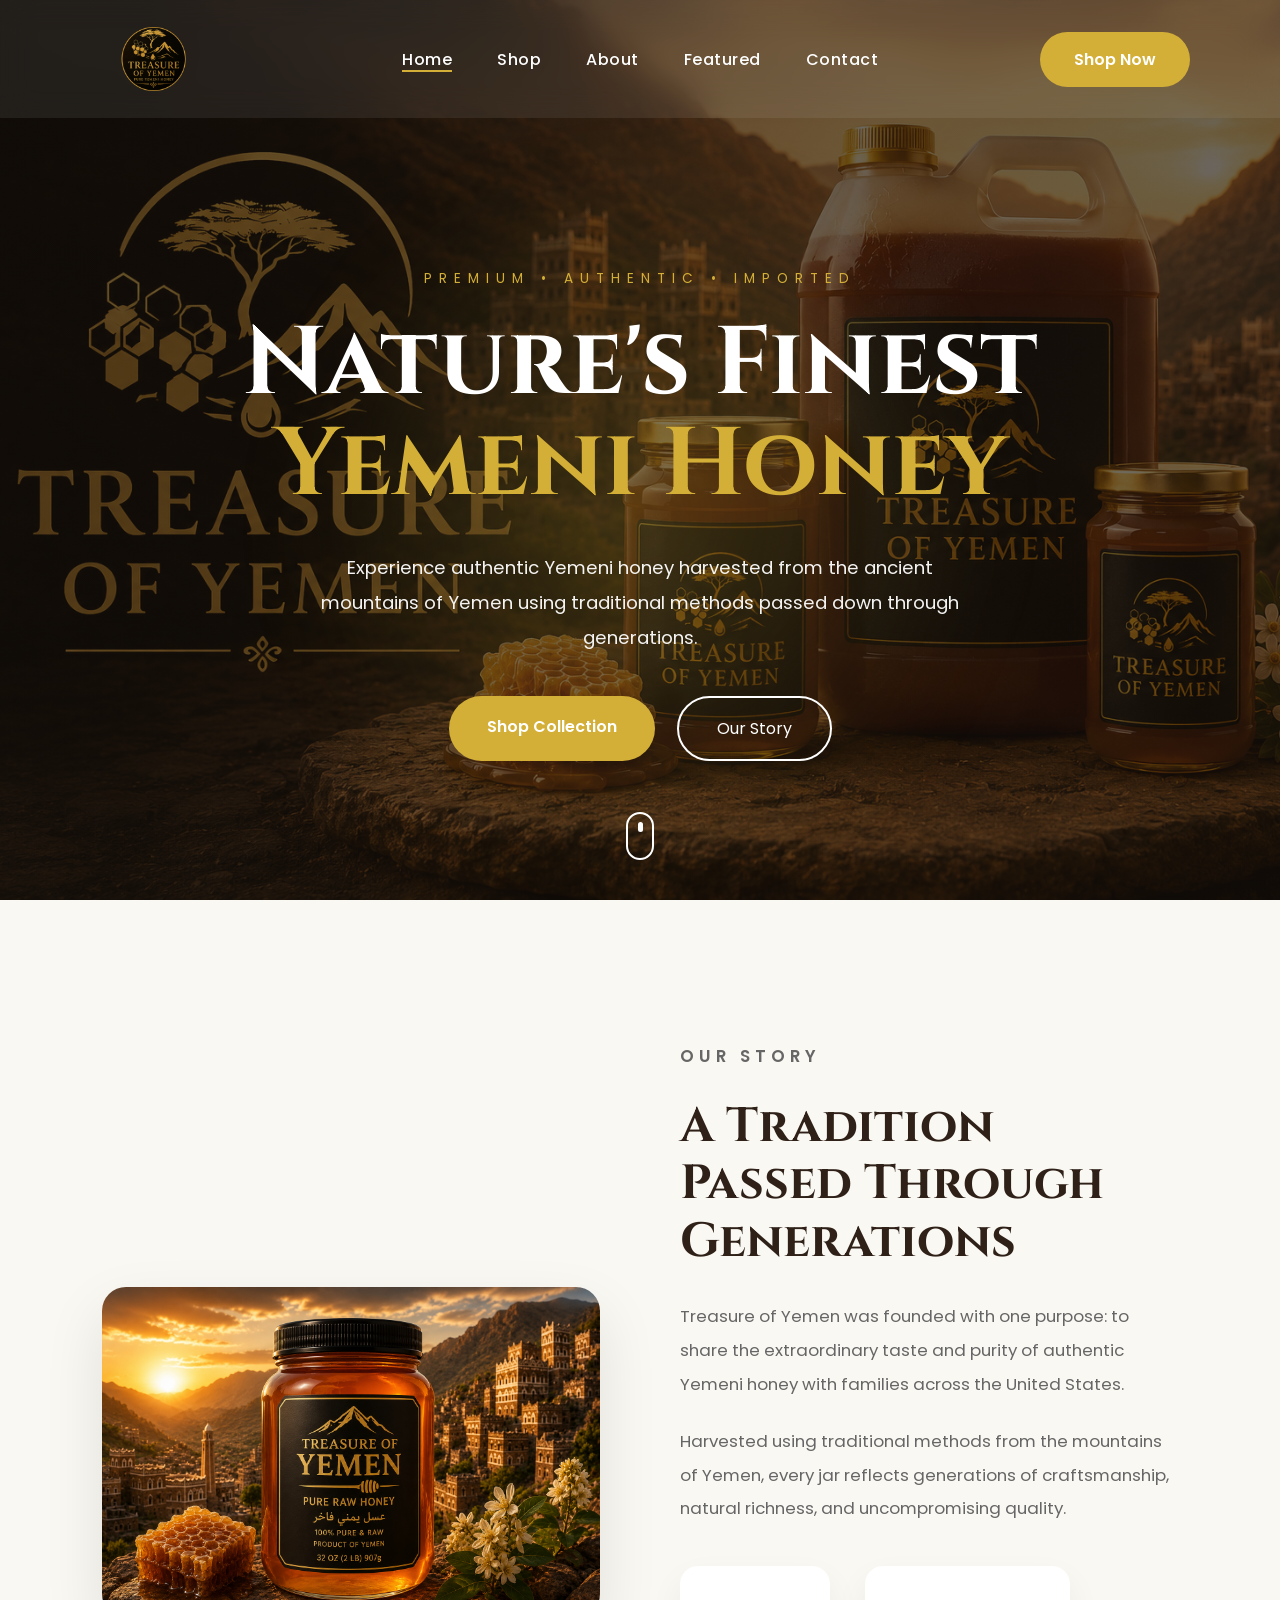
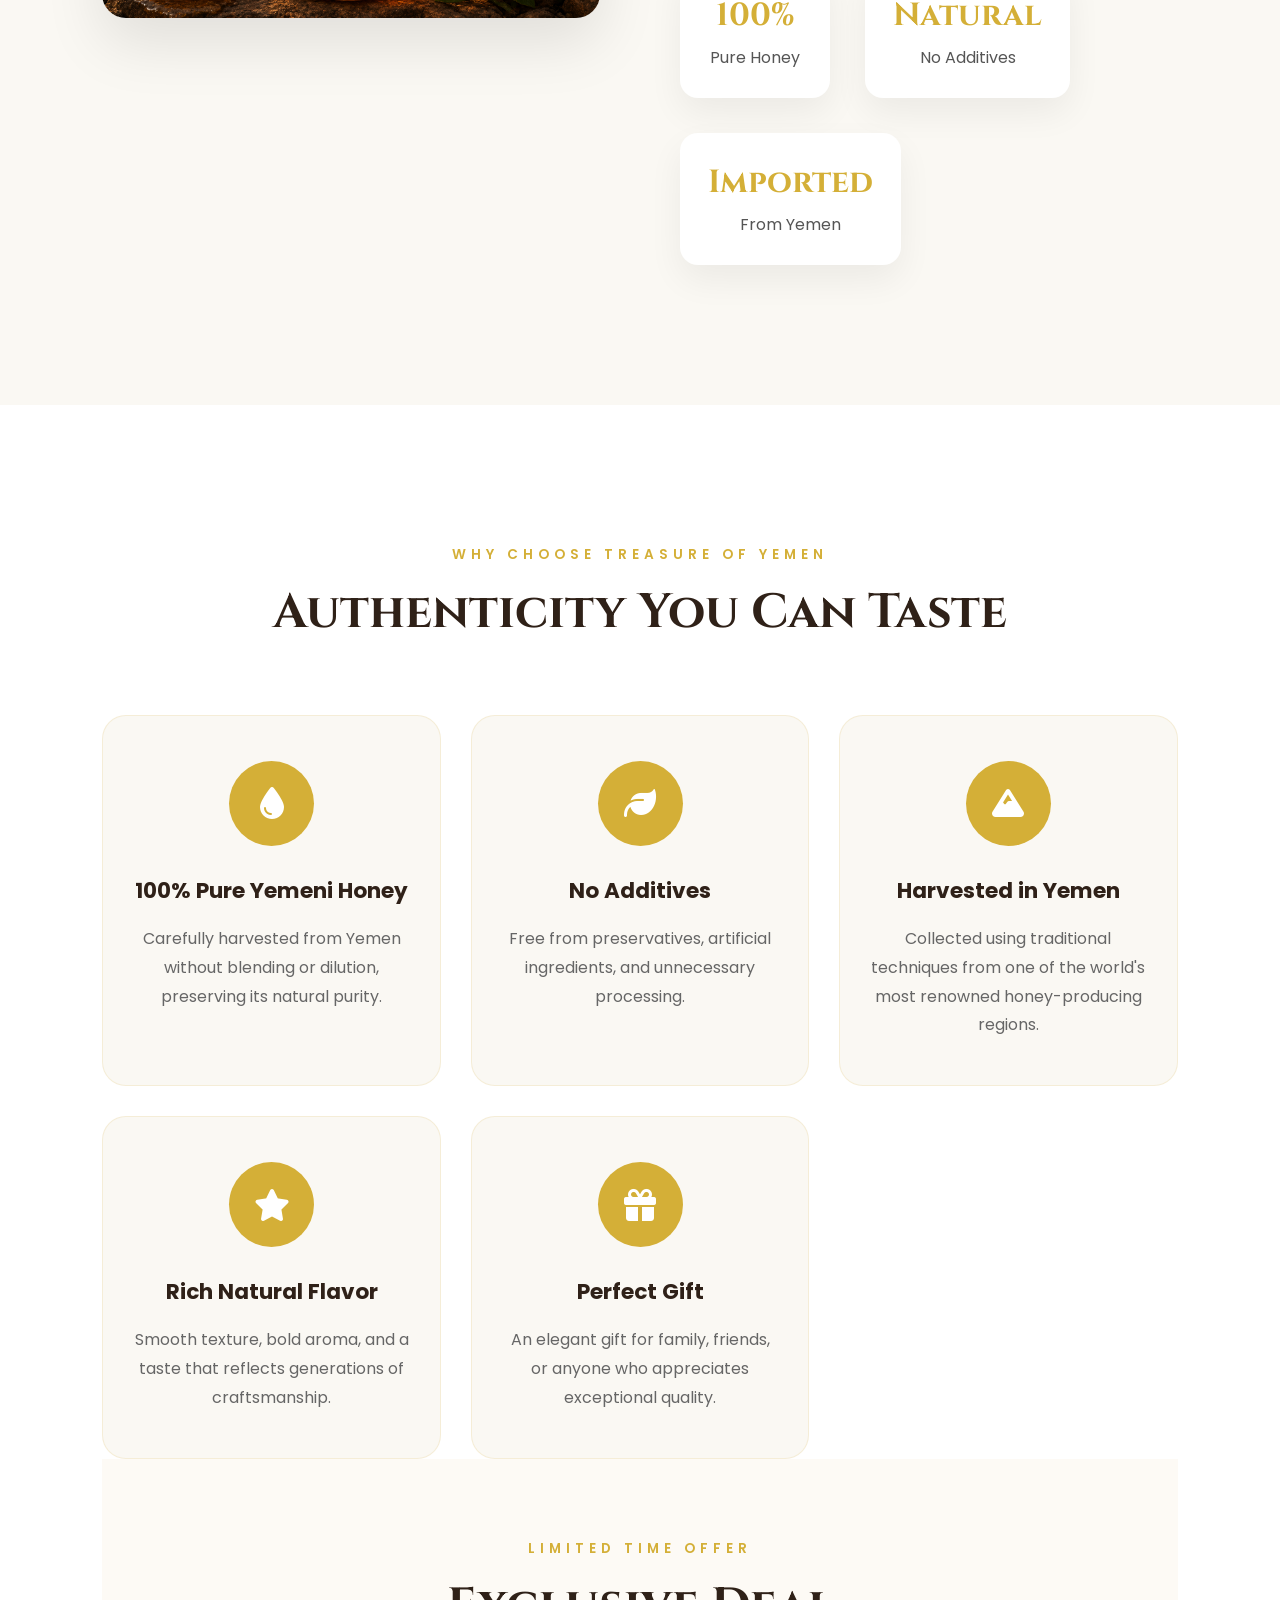
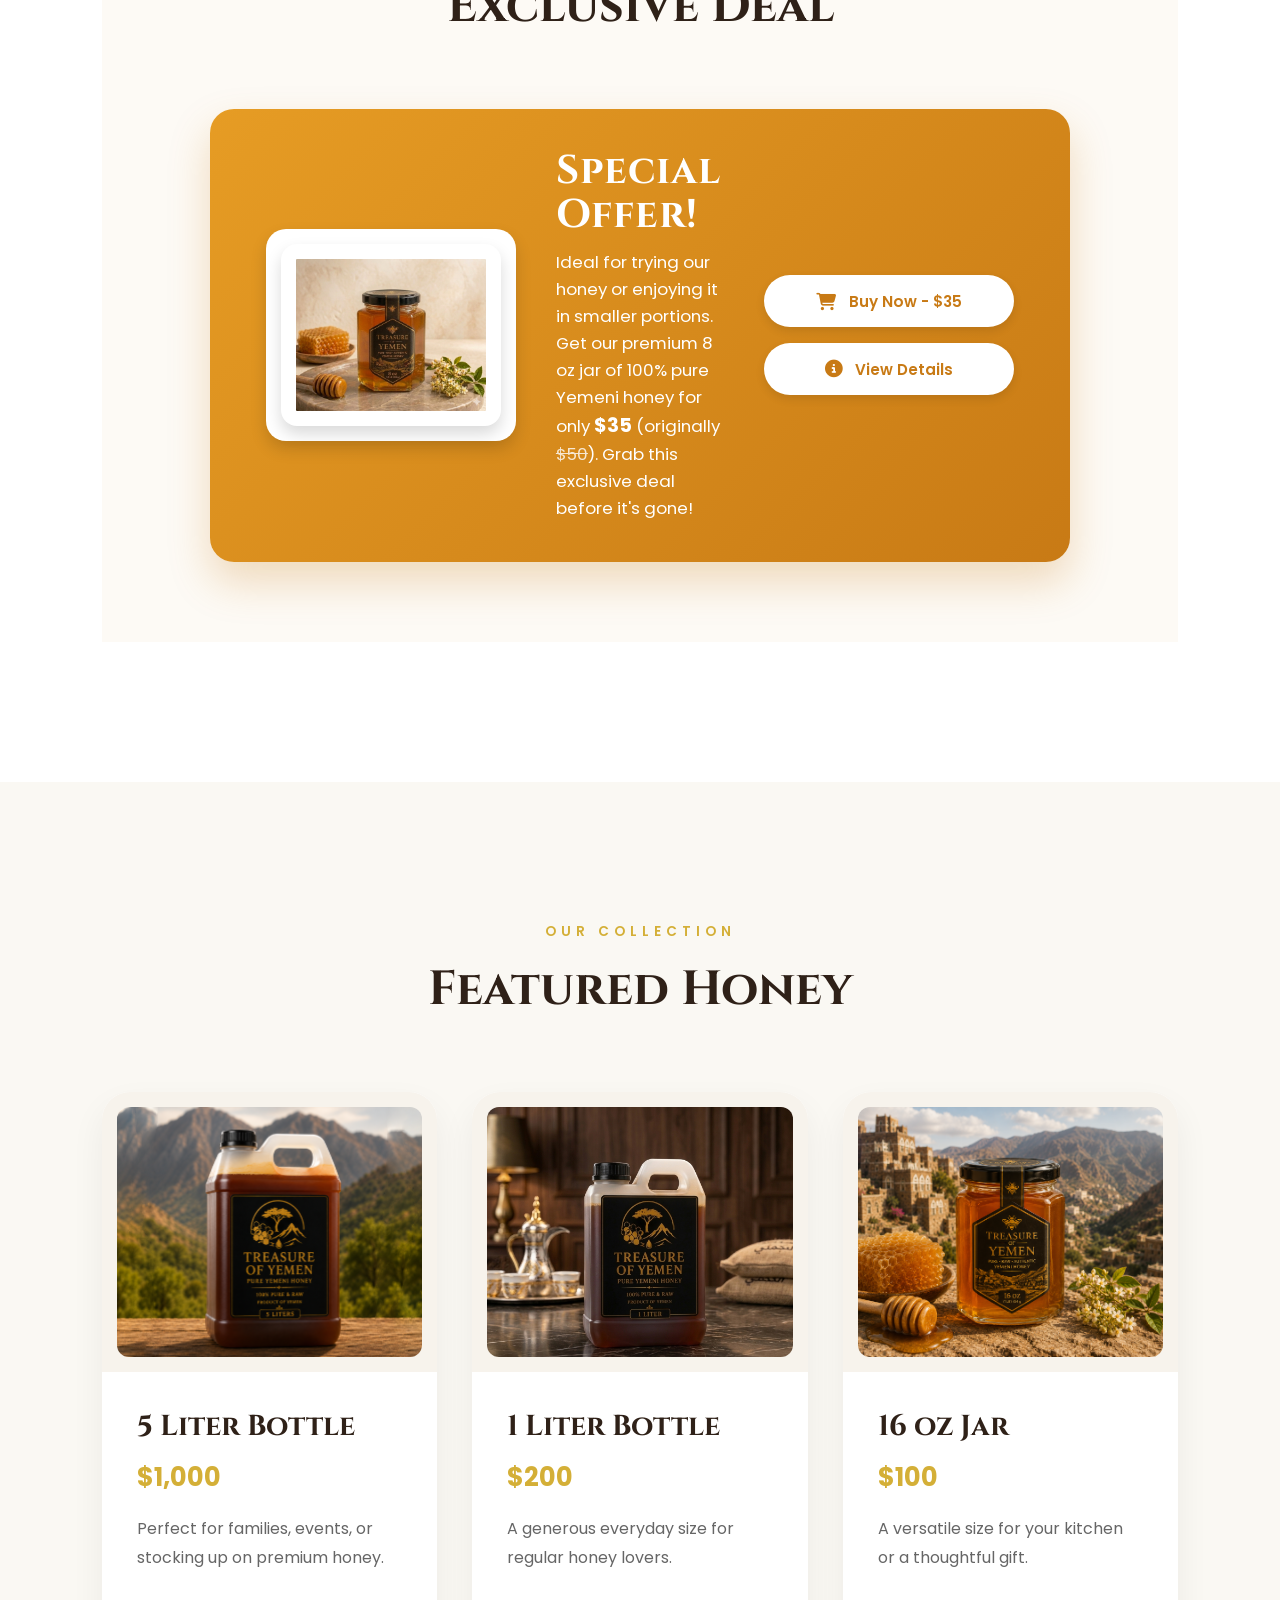
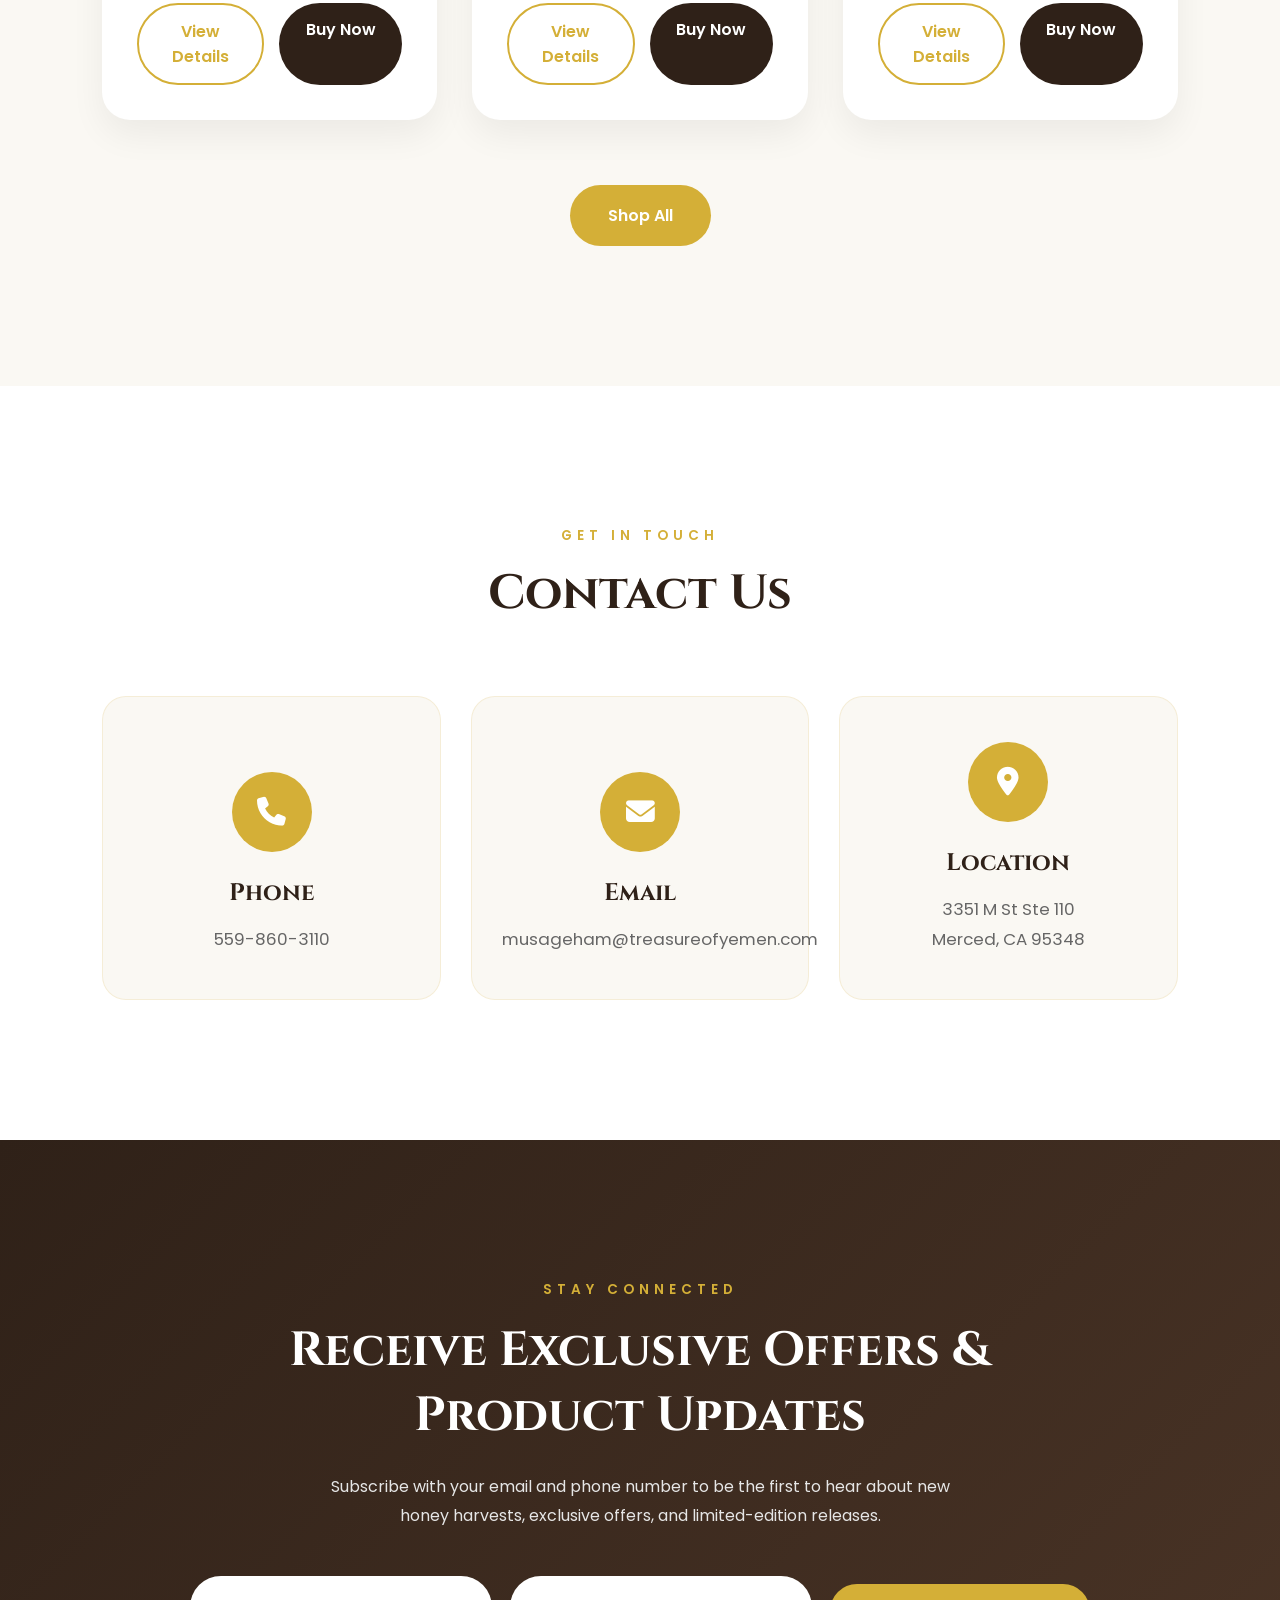
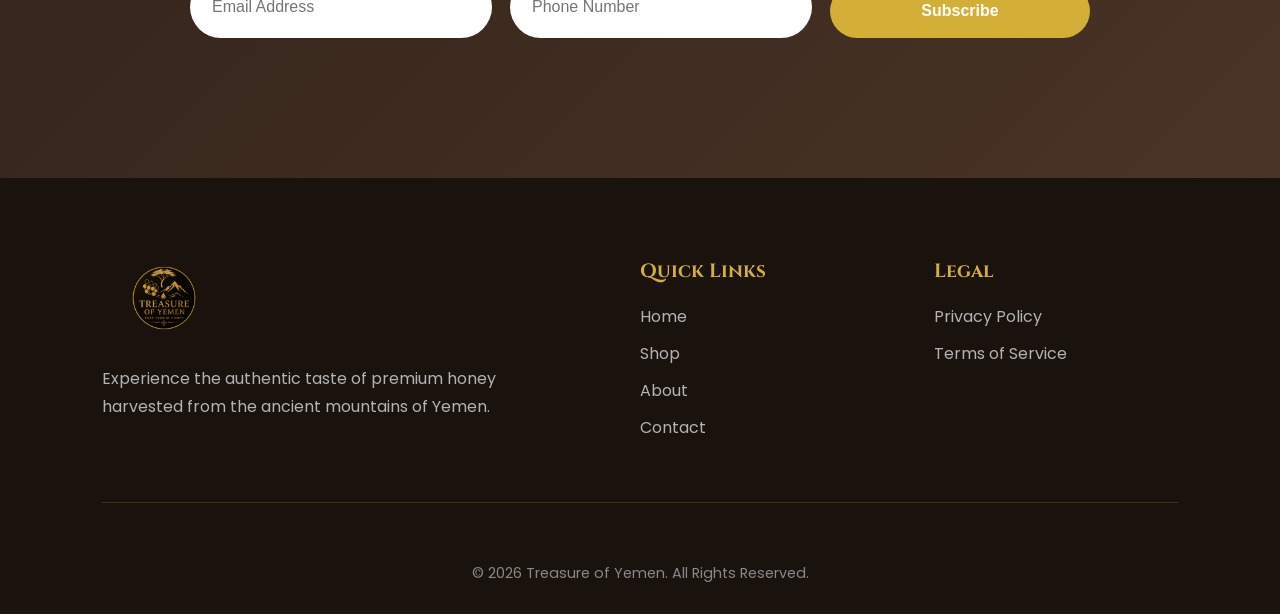
==== index.html @ c1694270 "Update index.html" ====
<!DOCTYPE html>
<html lang="en">
<head>
    <meta charset="UTF-8">
    <meta name="viewport" content="width=device-width, initial-scale=1.0">

    <title>Treasure of Yemen | Premium Yemeni Honey</title>

    <link rel="icon" href="images/favicontreasureofyemen.png">

    <!-- Google Fonts -->
    <link rel="preconnect" href="https://fonts.googleapis.com">
    <link rel="preconnect" href="https://fonts.gstatic.com" crossorigin>

    <link href="https://fonts.googleapis.com/css2?family=Cinzel:wght@500;600;700&family=Poppins:wght@300;400;500;600;700&display=swap" rel="stylesheet">
    <!-- Font Awesome Icons -->
    <link rel="stylesheet" href="https://cdnjs.cloudflare.com/ajax/libs/font-awesome/6.4.0/css/all.min.css">
    <link rel="stylesheet" href="css/style.css">
</head>
<body>

<nav id="navbar">

    <a href="index.html" class="logo">
        <img src="images/treasureofyemen1.png" alt="Treasure of Yemen">
    </a>

    <ul class="nav-links">

        <li><a href="#home" class="active">Home</a></li>

        <li><a href="shop.html">Shop</a></li>

        <li><a href="#about">About</a></li>

        <li><a href="#featured">Featured</a></li>


        <li><a href="#contact">Contact</a></li>

    </ul>

    <a href="shop.html" class="shop-btn">
        Shop Now
    </a>

    <div class="menu-toggle">

        <span></span>
        <span></span>
        <span></span>

    </div>

</nav>

<div class="mobile-menu">

    <a href="#home">Home</a>

    <a href="shop.html">Shop</a>

    <a href="#about">About</a>

    <li><a href="#featured">Featured</a></li>

    <a href="#contact">Contact</a>

    <a href="shop.html" class="mobile-shop-btn">Shop Now</a>

</div>


<section class="hero" id="home">

    <div class="overlay"></div>

    <div class="hero-glow"></div>

    <div class="hero-content">

        <p class="subtitle">
            PREMIUM • AUTHENTIC • IMPORTED
        </p>

        <h1>
            Nature's Finest
            <span>Yemeni Honey</span>
        </h1>

        <p class="description">
            Experience authentic Yemeni honey harvested from the ancient mountains of Yemen using traditional methods passed down through generations.
        </p>

        <div class="hero-buttons">

            <a href="shop.html" class="primary-btn">
                Shop Collection
            </a>

            <a href="#about" class="secondary-btn">
                Our Story
            </a>

        </div>

    </div>

    <div class="scroll-indicator">

        <span></span>

    </div>

</section>

<!-- ================= ABOUT ================= -->

<section class="about" id="about">

    <div class="about-image">

        <img src="images/about.png" alt="Treasure of Yemen Honey">

    </div>

    <div class="about-content">

        <p class="section-subtitle">
            OUR STORY
        </p>

        <h2>
            A Tradition Passed Through Generations
        </h2>

        <p>

            Treasure of Yemen was founded with one purpose:
            to share the extraordinary taste and purity of authentic
            Yemeni honey with families across the United States.

        </p>

        <p>

            Harvested using traditional methods from the mountains
            of Yemen, every jar reflects generations of craftsmanship,
            natural richness, and uncompromising quality.

        </p>

        <div class="about-stats">

            <div class="stat">

                <h3>100%</h3>

                <span>Pure Honey</span>

            </div>

            <div class="stat">

                <h3>Natural</h3>

                <span>No Additives</span>

            </div>

            <div class="stat">

                <h3>Imported</h3>

                <span>From Yemen</span>

            </div>

        </div>

    </div>

</section>

<!-- ================= WHY CHOOSE US ================= -->

<section class="features">

    <div class="section-title">

        <p>WHY CHOOSE TREASURE OF YEMEN</p>

        <h2>Authenticity You Can Taste</h2>

    </div>

    <div class="feature-grid">

    <div class="feature-card">
        <!-- Droplet icon for Pure Honey -->
        <div class="feature-icon"><i class="fa-solid fa-droplet"></i></div>
        <h3>100% Pure Yemeni Honey</h3>
        <p>Carefully harvested from Yemen without blending or dilution, preserving its natural purity.</p>
    </div>

    <div class="feature-card">
        <!-- Leaf icon for Natural -->
        <div class="feature-icon"><i class="fa-solid fa-leaf"></i></div>
        <h3>No Additives</h3>
        <p>Free from preservatives, artificial ingredients, and unnecessary processing.</p>
    </div>

    <div class="feature-card">
        <!-- Mountain icon for Yemen Mountains -->
        <div class="feature-icon"><i class="fa-solid fa-mountain"></i></div>
        <h3>Harvested in Yemen</h3>
        <p>Collected using traditional techniques from one of the world's most renowned honey-producing regions.</p>
    </div>

    <div class="feature-card">
        <!-- Star icon for Quality/Flavor -->
        <div class="feature-icon"><i class="fa-solid fa-star"></i></div>
        <h3>Rich Natural Flavor</h3>
        <p>Smooth texture, bold aroma, and a taste that reflects generations of craftsmanship.</p>
    </div>

    <div class="feature-card">
        <!-- Gift icon for Perfect Gift -->
        <div class="feature-icon"><i class="fa-solid fa-gift"></i></div>
        <h3>Perfect Gift</h3>
        <p>An elegant gift for family, friends, or anyone who appreciates exceptional quality.</p>
    </div>

</div>
<!-- ================= 8 OZ JAR SALE BANNER ================= -->
 

<section class="sale-banner-section" id="sale">
    
    <div class="section-title fade-up-element">
        <p>LIMITED TIME OFFER</p>
        <h2>Exclusive Deal</h2>
    </div>

    <div class="sale-banner fade-up-element">

        
        
        <!-- Left Side: Product Image -->
        <div class="sb-image">
            <a href="8ozjar.html" class="sb-image-link">
                <img src="images/8ozhoney.png" alt="8 oz Premium Jar">
                
                <!-- Arrow Indicator (Hidden by default, shows on hover) -->
                <div class="sb-image-overlay">
                    <div class="overlay-badge">
                        <span>View Product page</span>
                        <i class="fa-solid fa-arrow-right"></i>
                    </div>
                </div>
            </a>
        </div>
        
        <!-- Middle Side: Header & Details -->
        <div class="sb-content">
            <h2>Special Offer!</h2>
            <p>Ideal for trying our honey or enjoying it in smaller portions. Get our premium 8 oz jar of 100% pure Yemeni honey for only <strong>$35</strong> (originally <span style="text-decoration: line-through; opacity: 0.8;">$50</span>). Grab this exclusive deal before it's gone!</p>
        </div>
        
        <!-- Right Side: Action Buttons -->
        <div class="sb-right">
            <!-- Buy Now Button -->
            <a href="https://buy.stripe.com/test_5kQ3cv8e8g8DgDsdKl5kk03" class="sb-btn">
                <i class="fa-solid fa-cart-shopping"></i> Buy Now - $35
            </a>
            <!-- View Details Button -->
            <a href="8ozjar.html" class="sb-btn">
                <i class="fa-solid fa-circle-info"></i> View Details
            </a>
        </div>
        
    </div>
</section>

</section>
<!-- ================= FEATURED PRODUCTS ================= -->

<section class="featured-products" id="featured">
    <div class="section-title">
        <p>OUR COLLECTION</p>
        <h2>Featured Honey</h2>
    </div>

    <div class="products-grid">
        <!-- Card 1 -->
        <div class="product-card">
            <div class="product-image">
                <img src="images/5literhoney2.png" alt="1 Liter Jar">
            </div>
            <div class="product-info">
                <h3>5 Liter Bottle</h3>
                <p class="price">$1,000</p>
                <p class="product-description">
                    Perfect for families, events, or stocking up on premium honey.
                </p>
                <div class="product-buttons">
                    <a href="5literbottle.html" class="view-btn">View Details</a>
                    <a href="https://buy.stripe.com/test_4gMaEX3XS6y34UK0Xz5kk00" class="buy-btn">Buy Now</a>
                </div>
            </div>
        </div>

        <!-- Card 2 -->
        <div class="product-card">
            <div class="product-image">
                <img src="images/1literhoney1.png" alt="1 Liter Bottle">
            </div>
            <div class="product-info">
                <h3>1 Liter Bottle</h3>
                <p class="price">$200</p>
                <p class="product-description">
                    A generous everyday size for regular honey lovers.
                </p>
                <div class="product-buttons">
                    <a href="1literbootle.html" class="view-btn">View Details</a>
                    <a href="https://buy.stripe.com/test_3cI4gz9icf4z86W9u55kk01" class="buy-btn">Buy Now</a>
                </div>
            </div>
        </div>

        <!-- Card 3 -->
        <div class="product-card">
            <div class="product-image">
                <img src="images/16ozhoney.png" alt="32 oz Jar">
            </div>
            <div class="product-info">
                <h3>16 oz Jar</h3>
                <p class="price">$100</p>
                <p class="product-description">
                   A versatile size for your kitchen or a thoughtful gift.
                </p>
                <div class="product-buttons">
                    <a href="16ozjar.html" class="view-btn">View Details</a>
                    <a href="https://buy.stripe.com/test_5kQ9AT3XS3lR2MCbCd5kk02" class="buy-btn">Buy Now</a>
                </div>
            </div>
        </div>
    </div>

    <!-- New Shop All Button -->
    <div class="shop-all-container">
        <a href="shop.html" class="primary-btn">Shop All</a>
    </div>

</section>

<!-- ================= CONTACT ================= -->
<section class="contact" id="contact">

    <div class="section-title">

        <p>GET IN TOUCH</p>

        <h2>Contact Us</h2>

    </div>

    <div class="contact-container">

    <!-- Phone Card -->
    <a href="tel:5598603110" class="contact-card" data-hover="Call Us">
        <div class="contact-icon"><i class="fa-solid fa-phone"></i></div>
        <h3>Phone</h3>
        <p>559-860-3110</p>
    </a>

    <!-- Email Card -->
    <a href="mailto:musageham@treasureofyemen.com" class="contact-card" data-hover="Email Us">
        <div class="contact-icon"><i class="fa-solid fa-envelope"></i></div>
        <h3>Email</h3>
        <p>musageham@treasureofyemen.com</p>
    </a>

    <!-- Location Card -->
    <a href="https://maps.app.goo.gl/z8di7Hm9mTshjuXj7" target="_blank" rel="noopener noreferrer" class="contact-card" data-hover="Get Directions">
        <div class="contact-icon"><i class="fa-solid fa-location-dot"></i></div>
        <h3>Location</h3>
        <p>3351 M St Ste 110<br>Merced, CA 95348</p>
    </a>

</div>

</section>

<!-- ================= NEWSLETTER ================= -->

<section class="newsletter">

    <div class="newsletter-container">

        <p class="newsletter-subtitle">
            STAY CONNECTED
        </p>

        <h2>
            Receive Exclusive Offers & Product Updates
        </h2>

        <p class="newsletter-text">

            Subscribe with your email and phone number to be the first
            to hear about new honey harvests, exclusive offers, and
            limited-edition releases.

        </p>

        <form class="newsletter-form">

            <input
                type="email"
                placeholder="Email Address"
                required
            >

            <input
                type="tel"
                placeholder="Phone Number"
                required
            >

            <button type="submit">

                Subscribe

            </button>

        </form>

    </div>

</section>

<div class="success-popup" id="successPopup">

    <div class="popup-box">

        <div class="popup-check">

            ✓

        </div>

        <h3>Welcome to the Treasure of Yemen Family</h3>

        <p>
            You're now subscribed to Treasure of Yemen.
            We'll keep you updated on new harvests,
            exclusive offers, and limited releases.
        </p>

        <button id="closePopup">
            Continue
        </button>

    </div>

</div>

<!-- ================= FOOTER ================= -->
<footer class="footer">
    <div class="footer-content">
        <div class="footer-brand">
            <img src="images/treasureofyemen1.png" alt="Treasure of Yemen Logo" class="footer-logo">
            <p>Experience the authentic taste of premium honey harvested from the ancient mountains of Yemen.</p>
        </div>
        <div class="footer-links">
            <h3>Quick Links</h3>
            <a href="index.html">Home</a>
            <a href="shop.html">Shop</a>
            <a href="#about">About</a>
            <a href="#contact">Contact</a>
        </div>
        <div class="footer-legal">
            <h3>Legal</h3>
            <a href="#" id="privacyLink">Privacy Policy</a>
            <a href="#" id="termsLink">Terms of Service</a>
        </div>
    </div>
    <div class="footer-bottom">
        <p>&copy; 2026 Treasure of Yemen. All Rights Reserved.</p>
    </div>
</footer>

<!-- ================= LEGAL POPUPS ================= -->
<!-- Privacy Policy Popup -->
<div class="success-popup legal-popup" id="privacyPopup">
    <div class="popup-box legal-box">
        <h3>Privacy Policy</h3>
        <div class="legal-text">
            <p><strong>1. Information Collection:</strong> We collect information you provide directly to us, such as when you create an account, subscribe to our newsletter, or make a purchase. This includes your name, email, phone number, and shipping address.</p>
            <p><strong>2. Use of Data:</strong> Your data is used exclusively to process orders, deliver your premium honey, and communicate updates or exclusive offers related to Treasure of Yemen.</p>
            <p><strong>3. Data Protection:</strong> We implement industry-standard security measures to protect your personal information from unauthorized access, alteration, or disclosure. We do not sell your personal data to third parties.</p>
        </div>
        <button class="close-legal-btn">Close</button>
    </div>
</div>

<!-- Terms of Service Popup -->
<div class="success-popup legal-popup" id="termsPopup">
    <div class="popup-box legal-box">
        <h3>Terms of Service</h3>
        <div class="legal-text">
            <p><strong>1. Product Authenticity:</strong> Treasure of Yemen guarantees that all our honey is 100% pure and raw, imported directly from Yemen without additives or blending.</p>
            <p><strong>2. Shipping & Returns:</strong> Orders are processed within 1-2 business days. Due to the consumable nature of our products, returns are only accepted for sealed, unopened jars within 14 days of delivery.</p>
            <p><strong>3. Medical Disclaimer:</strong> Our products are intended for culinary and general wellness purposes. They are not intended to diagnose, treat, cure, or prevent any disease. Do not feed raw honey to infants under one year of age.</p>
        </div>
        <button class="close-legal-btn">Close</button>
    </div>
</div>

<script src="js/app.js"></script>

</body>
</html>
---- css/style.css ----
/* ---------------- RESET ---------------- */

*{
margin:0;
padding:0;
box-sizing:border-box;
}

html{
scroll-behavior:smooth;
}

body{

font-family:'Poppins',sans-serif;

background:#FAF8F3;

color:#2F2118;

overflow-x:hidden;

}

/*======================
        NAVBAR
=======================*/

#navbar{

    position:fixed;

    top:0;

    left:0;

    width:100%;

    display:grid;

    grid-template-columns:170px 1fr 170px;

    align-items:center;

    padding:18px 7%;

    z-index:1000;

    transition:.4s ease;

    background:rgba(255,255,255,.08);

    backdrop-filter:blur(16px);

}

#navbar.scrolled{

    background:rgba(255,255,255,.96);

    box-shadow:0 15px 40px rgba(0,0,0,.08);

    padding:12px 7%;

}

.logo{

    display:flex;

    align-items:center;

}

.logo img{

    height:82px;

    transition:.4s;

}

#navbar.scrolled .logo img{

    height:66px;

}

.logo:hover img{

    transform:scale(1.05);

}

.nav-links{

    display:flex;

    justify-content:center;

    gap:45px;

    list-style:none;

}

.nav-links li{

    position:relative;

}

.nav-links a{

    text-decoration:none;

    color:white;

    font-weight:500;

    letter-spacing:.5px;

    transition:.35s;

    padding-bottom:6px;

}

#navbar.scrolled .nav-links a{

    color:#2F2118;

}

.nav-links a::after{

    content:"";

    position:absolute;

    left:0;

    bottom:0;

    width:0;

    height:2px;

    background:#D4AF37;

    transition:.35s;

}

.nav-links a:hover::after,
.nav-links .active::after{

    width:100%;

}

.shop-btn{

    justify-self:end;

    text-decoration:none;

    padding:15px 34px;

    border-radius:999px;

    background:#D4AF37;

    color:white;

    font-weight:600;

    transition:.35s;

}

.shop-btn:hover{

    background:#BE9718;

    transform:translateY(-3px);

    box-shadow:0 15px 35px rgba(212,175,55,.35);

}

/* ---------------- HERO ---------------- */

.hero{

height:100vh;

display:flex;

justify-content:center;

align-items:center;

text-align:center;

position:relative;

background:url("images/hero.jpg") center center/cover no-repeat;

}

.overlay{

position:absolute;

inset:0;

background:rgba(0,0,0,.45);

}

.hero-content{

position:relative;

max-width:850px;

padding:20px;

color:white;

z-index:2;

animation:fadeUp 1.4s;

}

.subtitle{

letter-spacing:6px;

font-size:.9rem;

color:#D4AF37;

margin-bottom:25px;

}

.hero h1{

font-family:'Cinzel',serif;

font-size:5.4rem;

line-height:1.1;

margin-bottom:25px;

}

.description{

font-size:1.15rem;

line-height:1.9;

max-width:700px;

margin:auto;

opacity:.92;

}

.hero-buttons{

margin-top:45px;

display:flex;

justify-content:center;

gap:22px;

flex-wrap:wrap;

}

.primary-btn{

text-decoration:none;

background:#D4AF37;

padding:18px 38px;

border-radius:50px;

color:white;

font-weight:600;

transition:.35s;

}

.primary-btn:hover{

transform:translateY(-5px);

background:#bc971e;

}

.secondary-btn{

text-decoration:none;

border:2px solid white;

padding:18px 38px;

border-radius:50px;

color:white;

transition:.35s;

}

.secondary-btn:hover{

background:white;

color:#2F2118;

}

@keyframes fadeUp{

from{

opacity:0;

transform:translateY(40px);

}

to{

opacity:1;

transform:translateY(0);

}

}

.menu-toggle{

    display:none;

    justify-self:end;

    cursor:pointer;

}

.menu-toggle span{

    display:block;

    width:28px;

    height:3px;

    margin:6px;

    background:white;

    transition:.35s;

}

#navbar.scrolled .menu-toggle span{

    background:#2F2118;

}

@media(max-width:980px){

#navbar{

grid-template-columns:1fr auto;

}

.nav-links{

display:none;

}

.shop-btn{

display:none;

}

.menu-toggle{

display:block;

}

.logo img{

height:72px;

}

}

/*========================================
                HERO
========================================*/

.hero {
    padding-top: 130px;
    position: relative;
    height: 100vh;
    width: 100%; /* Ensures the container spans the full width from left to right */
    overflow: hidden;
    display: flex;
    justify-content: center;
    align-items: center;
    text-align: center;
    
    /* Replaced 'hero.jpg' with 'why1.png' */
    background: url("../images/main.png") center center / cover no-repeat;
    
    animation: zoomHero 18s ease-in-out infinite alternate;
}

.overlay{

    position:absolute;

    inset:0;

    background:linear-gradient(
    rgba(25,18,12,.65),
    rgba(25,18,12,.60)
    );

}

.hero-glow{

    position:absolute;

    width:700px;

    height:700px;

    border-radius:50%;

    background:radial-gradient(circle,
    rgba(212,175,55,.22),
    transparent 70%);

    filter:blur(50px);

    animation:floatGlow 7s ease-in-out infinite;

}

.hero-content{

    position:relative;

    z-index:5;

    max-width:850px;

    padding:20px;

    animation:heroReveal 1.3s ease;

}

.subtitle{

    color:#D4AF37;

    letter-spacing:7px;

    font-size:.85rem;

    margin-bottom:25px;

}

.hero h1{

    color:white;

    font-family:"Cinzel",serif;

    font-size:6rem;

    line-height:1.05;

    font-weight:700;

}

.hero h1 span{

    display:block;

    color:#D4AF37;

}

.description{

    color:white;

    max-width:650px;

    margin:35px auto;

    line-height:1.9;

    font-size:1.15rem;

    opacity:.95;

}

.hero-buttons{

    display:flex;

    justify-content:center;

    gap:22px;

    margin-top:40px;

    flex-wrap:wrap;

}

.primary-btn{

    background:#D4AF37;

    color:white;

    text-decoration:none;

    padding:18px 38px;

    border-radius:999px;

    transition:.35s;

    font-weight:600;

}

.primary-btn:hover{

    transform:translateY(-5px);

    background:#BE9718;

    box-shadow:0 18px 40px rgba(212,175,55,.35);

}

.secondary-btn{

    border:2px solid white;

    color:white;

    text-decoration:none;

    padding:18px 38px;

    border-radius:999px;

    transition:.35s;

}

.secondary-btn:hover{

    background:white;

    color:#2F2118;

}

.scroll-indicator{

    position:absolute;

    bottom:40px;

    left:50%;

    transform:translateX(-50%);

    width:28px;

    height:48px;

    border:2px solid white;

    border-radius:30px;

    display:flex;

    justify-content:center;

}

.scroll-indicator span{

    width:5px;

    height:10px;

    background:white;

    border-radius:10px;

    margin-top:8px;

    animation:scrollDown 2s infinite;

}

/*================ Animations ================*/

@keyframes heroReveal{

from{

opacity:0;

transform:translateY(40px);

}

to{

opacity:1;

transform:translateY(0);

}

}

@keyframes scrollDown{

0%{

opacity:0;

transform:translateY(0);

}

50%{

opacity:1;

}

100%{

opacity:0;

transform:translateY(16px);

}

}

@keyframes zoomHero{

from{

background-size:100%;

}

to{

background-size:108%;

}

}

@keyframes floatGlow{

0%{

transform:translate(-80px,-40px);

}

50%{

transform:translate(90px,30px);

}

100%{

transform:translate(-80px,-40px);

}

}

/*================ Mobile ================*/

@media(max-width: 900px) {
    .hero {
        /* Prevents jumping on mobile browsers */
        height: 100dvh; 
    }
    
    .hero h1 {
        font-size: 3.8rem;
    }
    
    .description {
        font-size: 1rem;
    }
}

@media(max-width:600px){

.hero h1{

font-size:2.8rem;

}

.subtitle{

letter-spacing:3px;

font-size:.7rem;

}

.primary-btn,
.secondary-btn{

width:100%;

text-align:center;

}

}

/*==========================================
                ABOUT
==========================================*/

.about{

    padding:140px 8%;

    display:grid;

    grid-template-columns:1fr 1fr;

    gap:80px;

    align-items:center;

    background:#FAF8F3;

}

.about-image{

    overflow:hidden;

    border-radius:24px;

    box-shadow:0 25px 60px rgba(0,0,0,.10);

}

.about-image img{

    width:100%;

    display:block;

    transition:.6s;

}

.about-image:hover img{

    transform:scale(1.08);

}

.section-subtitle{

    color:#D4AF37;

    letter-spacing:5px;

    font-size:.85rem;

    margin-bottom:18px;

    font-weight:600;

}

.about-content h2{

    font-family:"Cinzel",serif;

    font-size:3rem;

    color:#2F2118;

    margin-bottom:30px;

    line-height:1.2;

}

.about-content p{

    color:#666;

    font-size:1.05rem;

    line-height:2;

    margin-bottom:24px;

}

.about-stats{

    display:flex;

    gap:35px;

    margin-top:40px;

    flex-wrap:wrap;

}

.stat{

    background:white;

    padding:28px;

    border-radius:18px;

    min-width:150px;

    text-align:center;

    box-shadow:0 15px 35px rgba(0,0,0,.06);

    transition:.35s;

}

.stat:hover{

    transform:translateY(-8px);

}

.stat h3{

    font-size:2rem;

    color:#D4AF37;

    margin-bottom:8px;

    font-family:"Cinzel",serif;

}

.stat span{

    color:#555;

}

@media(max-width:950px){

.about{

grid-template-columns:1fr;

}

.about-content{

text-align:center;

}

.about-stats{

justify-content:center;

}

}

/*==========================================
            WHY CHOOSE US
==========================================*/

.features{

    padding:140px 8%;

    background:white;

}

.section-title{

    text-align:center;

    margin-bottom:70px;

}

.section-title p{

    color:#D4AF37;

    letter-spacing:5px;

    font-weight:600;

    margin-bottom:15px;

    font-size:.85rem;

}

.section-title h2{

    font-family:"Cinzel", serif;

    font-size:3rem;

    color:#2F2118;

}

.feature-grid{

    display:grid;

    grid-template-columns:repeat(auto-fit,minmax(260px,1fr));

    gap:30px;

}

.feature-card{

    background:#FAF8F3;

    border-radius:24px;

    padding:45px 30px;

    text-align:center;

    transition:.35s ease;

    border:1px solid rgba(212,175,55,.15);

}

.feature-card:hover{

    transform:translateY(-10px);

    box-shadow:0 25px 50px rgba(0,0,0,.08);

}

.feature-icon {
    width: 85px;
    height: 85px;
    margin: auto;
    margin-bottom: 28px;
    border-radius: 50%;
    display: flex;
    align-items: center;
    justify-content: center;
    background: #D4AF37;
    font-size: 2rem;
    color: white; /* <-- Add this line */
}

.feature-card h3{

    margin-bottom:18px;

    font-size:1.35rem;

    color:#2F2118;

}

.feature-card p{

    line-height:1.8;

    color:#666;

}

/*==========================================
        FEATURED PRODUCTS
==========================================*/

.featured-products{

    padding:140px 8%;

    background:#FAF8F3;

}

.products-grid{

    display:grid;

    grid-template-columns:repeat(auto-fit,minmax(320px,1fr));

    gap:35px;

}

.product-card{

    background:white;

    border-radius:28px;

    overflow:hidden;

    transition:.4s;

    box-shadow:0 15px 35px rgba(0,0,0,.06);

    display:flex;

    flex-direction:column;

}

.product-card:hover{

    transform:translateY(-12px);

    box-shadow:0 30px 60px rgba(0,0,0,.12);

}

.product-image{

    background:#F7F3EC;

    height:340px;

    display:flex;

    justify-content:center;

    align-items:center;

    overflow:hidden;

}

.product-image img{

    width:80%;

    transition:.45s;

}

.product-card:hover img{

    transform:scale(1.08);

}

.product-info{

    padding:35px;

}

.product-info h3{

    font-family:"Cinzel",serif;

    font-size:1.8rem;

    color:#2F2118;

    margin-bottom:12px;

}

.price{

    color:#D4AF37;

    font-size:1.6rem;

    font-weight:700;

    margin-bottom:18px;

}

.product-description{

    color:#666;

    line-height:1.8;

    margin-bottom:30px;

}

.product-buttons{

    display:flex;

    gap:15px;

}

.view-btn,
.buy-btn{

    flex:1;

    text-align:center;

    text-decoration:none;

    padding:14px;

    border-radius:999px;

    font-weight:600;

    transition:.35s;

}

.view-btn{

    border:2px solid #D4AF37;

    color:#D4AF37;

}

.view-btn:hover{

    background:#D4AF37;

    color:white;

}

.buy-btn{

    background:#2F2118;

    color:white;

}

.buy-btn:hover{

    background:#D4AF37;

}

@media(max-width:768px){

.product-buttons{

    flex-direction:column;

}

}

/*==========================================
            NEWSLETTER
==========================================*/

.newsletter{

    padding:140px 8%;

    background:linear-gradient(135deg,#2F2118,#4A3426);

}

.newsletter-container{

    max-width:900px;

    margin:auto;

    text-align:center;

}

.newsletter-subtitle{

    color:#D4AF37;

    letter-spacing:5px;

    font-size:.85rem;

    font-weight:600;

    margin-bottom:18px;

}

.newsletter h2{

    color:white;

    font-family:"Cinzel",serif;

    font-size:3rem;

    margin-bottom:25px;

}

.newsletter-text{

    color:#E6E6E6;

    max-width:650px;

    margin:0 auto 45px;

    line-height:1.8;

}

.newsletter-form{

    display:flex;

    flex-wrap:wrap;

    justify-content:center;

    gap:18px;

}

.newsletter-form input{

    flex:1;

    min-width:280px;

    padding:18px 22px;

    border:none;

    outline:none;

    border-radius:50px;

    font-size:1rem;

    background:white;

    transition:.3s;

}

.newsletter-form input:focus{

    box-shadow:0 0 0 3px rgba(212,175,55,.35);

}

.newsletter-form button{

    width:100%;

    max-width:260px;

    padding:18px;

    border:none;

    border-radius:50px;

    background:#D4AF37;

    color:white;

    font-size:1rem;

    font-weight:600;

    cursor:pointer;

    transition:.35s;

    margin-top:8px;

}

.newsletter-form button:hover{

    background:#BE9718;

    transform:translateY(-4px);

    box-shadow:0 15px 35px rgba(212,175,55,.35);

}

@media(max-width:768px){

.newsletter h2{

font-size:2.2rem;

}

.newsletter-form input{

width:100%;

min-width:100%;

}

.newsletter-form button{

max-width:100%;

}

}

/*==========================================
            SUCCESS POPUP
==========================================*/

.success-popup{

    position:fixed;

    inset:0;

    background:rgba(0,0,0,.55);

    backdrop-filter:blur(8px);

    display:flex;

    justify-content:center;

    align-items:center;

    z-index:9999;

    opacity:0;

    visibility:hidden;

    transition:.35s ease;

}

.success-popup.show{

    opacity:1;

    visibility:visible;

}

.popup-box{

    width:min(90%,500px);

    background:white;

    border-radius:28px;

    padding:50px 40px;

    text-align:center;

    transform:scale(.9);

    transition:.35s ease;

    box-shadow:0 30px 70px rgba(0,0,0,.18);

}

.success-popup.show .popup-box{

    transform:scale(1);

}

.popup-check{

    width:90px;

    height:90px;

    margin:auto;

    border-radius:50%;

    background:#D4AF37;

    color:white;

    font-size:2.8rem;

    display:flex;

    justify-content:center;

    align-items:center;

    margin-bottom:25px;

    animation:popupBounce .8s;

}

.popup-box h3{

    font-family:"Cinzel",serif;

    color:#2F2118;

    font-size:2rem;

    margin-bottom:18px;

}

.popup-box p{

    color:#666;

    line-height:1.8;

    margin-bottom:35px;

}

.popup-box button{

    border:none;

    background:#D4AF37;

    color:white;

    padding:16px 40px;

    border-radius:999px;

    cursor:pointer;

    font-size:1rem;

    font-weight:600;

    transition:.3s;

}

.popup-box button:hover{

    background:#BE9718;

    transform:translateY(-3px);

}

@keyframes popupBounce{

0%{

transform:scale(0);

}

70%{

transform:scale(1.15);

}

100%{

transform:scale(1);

}

}

/* ================= MOBILE MENU ================= */
.mobile-menu {
    position: fixed;
    top: 0;
    right: -100%; /* Hides the menu off-screen by default */
    width: 100%;
    height: 100vh;
    height: 100dvh; /* Adapts to mobile browser UI */
    background: rgba(25, 18, 12, 0.98); /* Deep brown/black matching your theme */
    backdrop-filter: blur(10px);
    display: flex;
    flex-direction: column;
    justify-content: center;
    align-items: center;
    gap: 30px;
    z-index: 999; /* Sits just below your navbar which is z-index 1000 */
    transition: 0.4s ease-in-out;
}

/* Toggled via your existing app.js */
.mobile-menu.open {
    right: 0; 
}

.mobile-menu a {
    color: white;
    text-decoration: none;
    font-size: 1.5rem;
    font-family: "Cinzel", serif;
    transition: 0.3s;
}

.mobile-menu a:hover {
    color: #D4AF37;
}

.mobile-menu .mobile-shop-btn {
    background: #D4AF37;
    padding: 15px 35px;
    border-radius: 999px;
    margin-top: 10px;
    font-family: "Poppins", sans-serif;
}

/* Hamburger to 'X' Animation */
.menu-toggle {
    z-index: 1001; /* Keeps the toggle clickable above the mobile menu */
}

.menu-toggle.active span:nth-child(1) {
    transform: translateY(9px) rotate(45deg);
}

.menu-toggle.active span:nth-child(2) {
    opacity: 0;
}

.menu-toggle.active span:nth-child(3) {
    transform: translateY(-9px) rotate(-45deg);
}

/* Fade the "X" into the brand's gold color when the navbar is scrolled */
#navbar.scrolled .menu-toggle.active span {
    background: #000000; 
}

/* ================= MOBILE HERO FIX ================= */
@media(max-width: 900px) {
    .hero {
        /* Override the desktop animation with a mobile-friendly one */
        animation: zoomHeroMobile 18s ease-in-out infinite alternate !important;
        background-position: center center !important;
    }
}

/* Mobile zoom animation prioritizing height over width */
@keyframes zoomHeroMobile {
    from {
        /* 'auto' for width, '100%' for height ensures the screen is always filled */
        background-size: auto 100%; 
    }
    to {
        background-size: auto 110%;
    }
}

/*==========================================
            CONTACT
==========================================*/

.contact {
    padding: 140px 8%;
    background: white; /* Contrasts perfectly with the off-white products section above it */
}

.contact-container {
    display: grid;
    grid-template-columns: repeat(auto-fit, minmax(280px, 1fr));
    gap: 30px;
    max-width: 1200px;
    margin: auto;
}

.contact-card {
    background: #FAF8F3;
    border: 1px solid rgba(212, 175, 55, 0.15);
    border-radius: 24px;
    padding: 45px 30px;
    text-align: center;
    transition: 0.35s ease;
    display: flex;
    flex-direction: column;
    justify-content: center;
    
    /* ADD THESE TWO LINES */
    position: relative; 
    text-decoration: none; 
}

.contact-card:hover {
    transform: translateY(-10px);
    box-shadow: 0 25px 50px rgba(0, 0, 0, 0.08);
}

/* Creates the hidden floating badge using the text from 'data-hover' */
.contact-card::before {
    content: attr(data-hover);
    position: absolute;
    top: -20px; /* Starts slightly out of frame */
    left: 50%;
    transform: translateX(-50%);
    background: #D4AF37;
    color: white;
    padding: 6px 18px;
    border-radius: 20px;
    font-size: 0.8rem;
    font-weight: 600;
    letter-spacing: 1px;
    text-transform: uppercase;
    white-space: nowrap;
    opacity: 0;
    visibility: hidden;
    transition: 0.4s ease;
    box-shadow: 0 5px 15px rgba(212, 175, 55, 0.3);
}

/* Slides the badge down and fades it in when the card is hovered */
.contact-card:hover::before {
    top: 15px;
    opacity: 1;
    visibility: visible;
}

.contact-icon {
    width: 80px;
    height: 80px;
    margin: auto;
    margin-bottom: 25px;
    border-radius: 50%;
    display: flex;
    align-items: center;
    justify-content: center;
    background: #D4AF37;
    font-size: 1.8rem;
    color: white;
}

.contact-card h3 {
    font-family: "Cinzel", serif;
    font-size: 1.5rem;
    color: #2F2118;
    margin-bottom: 15px;
}

.contact-card p {
    color: #666;
    line-height: 1.8;
    font-size: 1.05rem;
}

/*==========================================
            FOOTER
==========================================*/
.footer {
    background: #1A120C; /* Deep espresso color */
    color: #E6E6E6;
    padding: 80px 8% 30px;
}

.footer-content {
    display: grid;
    grid-template-columns: 2fr 1fr 1fr;
    gap: 50px;
    margin-bottom: 60px;
    border-bottom: 1px solid rgba(212, 175, 55, 0.2);
    padding-bottom: 50px;
}

.footer-brand .footer-logo {
    height: 80px;
    margin-bottom: 20px;
}

.footer-brand p {
    line-height: 1.8;
    max-width: 400px;
    color: #B3B3B3;
}

.footer-links h3,
.footer-legal h3 {
    color: #D4AF37;
    font-family: "Cinzel", serif;
    font-size: 1.2rem;
    margin-bottom: 20px;
}

.footer-links a,
.footer-legal a {
    display: block;
    color: #B3B3B3;
    text-decoration: none;
    margin-bottom: 12px;
    transition: 0.3s;
}

.footer-links a:hover,
.footer-legal a:hover {
    color: #D4AF37;
    padding-left: 5px; /* Creates a subtle slide effect on hover */
}

.footer-bottom {
    text-align: center;
    color: #888;
    font-size: 0.9rem;
}

@media(max-width: 768px) {
    .footer-content {
        grid-template-columns: 1fr;
        text-align: center;
    }
    .footer-brand p {
        margin: auto;
    }
    .footer-links a:hover,
    .footer-legal a:hover {
        padding-left: 0;
    }
}

/*==========================================
        LEGAL POPUPS (Overrides)
==========================================*/
.legal-box {
    max-width: 600px;
    width: 90%;
    text-align: left; /* Aligns text left for easier reading */
    padding: 40px;
}

.legal-box h3 {
    text-align: center;
    font-size: 1.8rem;
    margin-bottom: 25px;
    border-bottom: 2px solid rgba(212, 175, 55, 0.2);
    padding-bottom: 15px;
}

/* Makes long legal text scrollable inside the popup */
.legal-text {
    max-height: 50vh;
    overflow-y: auto;
    padding-right: 15px;
    margin-bottom: 30px;
}

/* Custom Gold Scrollbar for the legal text */
.legal-text::-webkit-scrollbar {
    width: 6px;
}
.legal-text::-webkit-scrollbar-thumb {
    background: #D4AF37;
    border-radius: 10px;
}

.legal-text p {
    margin-bottom: 15px;
    font-size: 0.95rem;
    text-align: left;
    color: #555;
}

.legal-box .close-legal-btn {
    display: block;
    margin: auto;
    width: 100%;
    max-width: 200px;
    background: #D4AF37;
    color: white;
    border: none;
    padding: 16px 40px;
    border-radius: 999px;
    cursor: pointer;
    font-size: 1rem;
    font-weight: 600;
    transition: 0.3s;
}

.legal-box .close-legal-btn:hover {
    background: #BE9718;
    transform: translateY(-3px);
}

/* Standardize the product image container */
.product-image {
    width: 100%;
    height: 280px; /* Set a fixed height for all product images */
    overflow: hidden; 
    padding: 15px; /* Optional: gives a little breathing room inside the card */
}

/* Force images to fill the container uniformly with rounded corners */
.product-image img {
    width: 100%;
    height: 100%;
    object-fit: cover; /* Prevents stretching by cropping the image to fit the box perfectly */
    border-radius: 12px; /* Rounds the corners */
}

/* Single Product Page Layout */
.single-product {
    padding: 160px 7% 100px;
}

.product-detail-container {
    display: flex;
    flex-wrap: wrap;
    gap: 50px;
    max-width: 1200px;
    margin: 0 auto;
}

.product-detail-image {
    flex: 1;
    min-width: 300px;
}

.product-detail-image img {
    width: 100%;
    border-radius: 12px; /* Keeps the rounded corners consistent */
    box-shadow: 0 10px 30px rgba(0,0,0,0.05);
}

.product-detail-info {
    flex: 1;
    min-width: 300px;
    display: flex;
    flex-direction: column;
    justify-content: center;
}

.breadcrumbs {
    color: #888;
    margin-bottom: 15px;
    font-size: 0.9rem;
}

.breadcrumbs a {
    color: #D4AF37;
    text-decoration: none;
}

.product-detail-info h1 {
    font-family: "Cinzel", serif;
    font-size: 3rem;
    color: #2F2118;
    margin-bottom: 15px;
}

.product-detail-info .price {
    font-size: 2rem;
    color: #D4AF37;
    font-weight: 600;
    margin-bottom: 25px;
}

.product-detail-info .description {
    color: #555;
    line-height: 1.8;
    margin-bottom: 30px;
}

.product-detail-info .description p {
    margin-bottom: 15px;
}

.purchase-actions {
    display: flex;
    gap: 15px;
    margin-bottom: 40px;
}

.quantity-input {
    width: 70px;
    padding: 10px;
    border: 1px solid #ddd;
    border-radius: 5px;
    font-size: 1.1rem;
    text-align: center;
}

.add-to-cart-btn {
    background: #D4AF37;
    color: white;
    border: none;
    padding: 15px 40px;
    font-size: 1.1rem;
    font-weight: 600;
    border-radius: 5px;
    cursor: pointer;
    transition: background 0.3s ease;
}

.add-to-cart-btn:hover {
    background: #2F2118;
}

.product-features {
    border-top: 1px solid #eee;
    padding-top: 25px;
}

.product-features p {
    margin-bottom: 10px;
    color: #2F2118;
    font-weight: 500;
}

.product-features i {
    color: #D4AF37;
    margin-right: 10px;
    width: 20px;
}

/* =========================================
    SHOP PAGE STYLES (Moved from inline)
========================================= */
body.shop-page {
    background: #FAF8F3;
}

body.shop-page #navbar {
    background: rgba(255, 255, 255, 0.98);
    box-shadow: 0 15px 40px rgba(0, 0, 0, 0.08);
    padding: 12px 7%; 
}

body.shop-page #navbar .nav-links a {
    color: #2F2118;
}

body.shop-page .logo img {
    height: 66px;
}

body.shop-page .menu-toggle span {
    background: #2F2118;
}

/* Shop Header Styling */
.shop-page-header {
    padding-top: 160px;
    text-align: center;
    padding-bottom: 50px;
}

.shop-page-header p {
    color: #D4AF37;
    letter-spacing: 5px;
    font-weight: 600;
    font-size: 0.9rem;
    margin-bottom: 15px;
}

.shop-page-header h1 {
    font-family: "Cinzel", serif;
    font-size: 3.5rem;
    color: #2F2118;
}

/* Adjust top padding of products section since header handles it */
body.shop-page .featured-products {
    padding-top: 0; 
    padding-bottom: 120px;
}

/* =========================================
    SINGLE PRODUCT PAGE ACTIONS
========================================= */
/* Replaced quantity selector with clean button */
.purchase-actions {
    display: flex;
    gap: 15px;
    margin-bottom: 40px;
}

.purchase-actions .primary-btn {
    text-align: center;
    width: 100%;
    max-width: 300px;
    font-size: 1.1rem;
    padding: 18px 40px;
    display: inline-block;
}

/* =========================================
    REUSABLE ANIMATIONS
========================================= */
/* Applies the homepage load animation to any element */
.fade-up-element {
    opacity: 0;
    animation: fadeUp 1.4s ease forwards;
}

/* Ensure fadeUp keyframe finishes correctly if not already set */
@keyframes fadeUp {
    from {
        opacity: 0;
        transform: translateY(40px);
    }
    to {
        opacity: 1;
        transform: translateY(0);
    }
}

/* =========================================
    PARALLAX STYLES
========================================= */
.parallax-element {
    will-change: transform; /* Optimizes performance for animations */
    transition: transform 0.1s cubic-bezier(0, 0, 0.2, 1);
}

/* Prevent horizontal scrolling/overflow and fix white background flashes */
html, body {
    width: 100%;
    max-width: 100%;
    overflow-x: hidden;
    background-color: #2F2118; /* Matches your dark brand background */
    margin: 0;
    padding: 0;
}

/* Ensure all containers respect screen boundaries on mobile */
* {
    box-sizing: border-box;
}

.hero, .hero-content, section {
    width: 100%;
    max-width: 100%;
}

/*==========================================
        SHOP ALL BUTTON CONTAINER
==========================================*/
.shop-all-container {
    width: 100%;
    text-align: center;
    margin-top: 65px;
    display: flex;
    justify-content: center;
}

/* Hide scroll indicator on mobile devices */
@media (max-width: 768px) {
    .scroll-indicator {
        display: none;
    }
}

/* ================= 8 OZ JAR SALE BANNER ================= */
/* ================= 8 OZ JAR SALE BANNER ================= */
.sale-banner-section {
    padding: 5rem 10%;
    display: flex;
    flex-direction: column; /* This ensures the title sits above the banner */
    align-items: center;    /* This centers the banner on the page */
    background-color: #fdfaf5; 
}

.sale-banner {
    width: 100%;
    max-width: 1200px;
    background: linear-gradient(135deg, #e69c24 0%, #c87a15 100%);
    border-radius: 24px;
    padding: 2.5rem 3.5rem;
    display: flex;
    align-items: center;
    justify-content: space-between;
    gap: 2.5rem;
    box-shadow: 0 20px 40px rgba(200, 122, 21, 0.25);
    color: #ffffff;
}

/* New Image Styling */
.sb-image {
    flex-shrink: 0;
}

.sb-image img {
    width: 100%;
    max-width: 140px; /* Keeps it proportionate inside the banner */
    border-radius: 16px; /* Rounds the corners slightly */
    background-color: #ffffff; /* Gives it a clean backdrop to show off the corners */
    padding: 10px; /* Frames the jar nicely */
    box-shadow: 0 8px 16px rgba(0,0,0,0.15); /* Soft drop shadow behind the image */
    display: block;
    object-fit: cover;
}

/* Combined Header and Text Content */
.sb-content {
    flex: 1;
    max-width: 500px;
}

.sb-content h2 {
    font-family: 'Cinzel', serif;
    font-size: 2.5rem;
    margin: 0 0 0.8rem 0;
    font-weight: 700;
    letter-spacing: 1px;
    line-height: 1.1;
}

.sb-content p {
    font-family: 'Poppins', sans-serif;
    font-size: 1.05rem;
    margin: 0;
    line-height: 1.6;
    font-weight: 400;
}

.sb-content strong {
    font-size: 1.2rem;
    font-weight: 700;
}

/* Action Buttons */
.sb-right {
    display: flex;
    flex-direction: column;
    gap: 1rem;
    min-width: 250px;
}

.sb-btn {
    background-color: #ffffff;
    color: #c87a15;
    padding: 0.9rem 1.5rem;
    border-radius: 50px; 
    text-decoration: none;
    font-family: 'Poppins', sans-serif;
    font-weight: 600;
    font-size: 0.95rem;
    display: flex;
    align-items: center;
    justify-content: center;
    gap: 0.8rem;
    transition: transform 0.3s ease, box-shadow 0.3s ease, color 0.3s ease;
    box-shadow: 0 4px 10px rgba(0,0,0,0.1);
}

.sb-btn i {
    font-size: 1.1rem;
}

.sb-btn:hover {
    transform: translateY(-3px); 
    box-shadow: 0 8px 20px rgba(0,0,0,0.15);
    color: #a66510;
}

/* ================= RESPONSIVE BANNER ================= */
@media (max-width: 1024px) {
    .sale-banner {
        flex-direction: column;
        text-align: center;
        padding: 3rem 2rem;
        gap: 1.5rem;
    }
    
    .sb-image img {
        max-width: 160px; /* Slightly larger on mobile for visibility */
        margin: 0 auto;
    }
    
    .sb-content {
        max-width: 100%;
    }
    
    .sb-right {
        width: 100%;
        align-items: center;
    }
    
    .sb-btn {
        width: 100%;
        max-width: 400px; 
    }
}

/* New Image Styling */
.sb-image {
    flex-shrink: 0;
}

.sb-image img {
    width: 100%;
    max-width: 220px; /* Increased significantly from 140px */
    border-radius: 16px; 
    background-color: #ffffff; 
    padding: 15px; /* Increased padding slightly to frame the larger image better */
    box-shadow: 0 8px 16px rgba(0,0,0,0.15); 
    display: block;
    object-fit: cover;
}

/* ================= RESPONSIVE BANNER ================= */
@media (max-width: 1024px) {
    .sale-banner {
        flex-direction: column;
        text-align: center;
        padding: 3rem 2rem;
        gap: 1.5rem;
    }
    
    .sb-image img {
        max-width: 250px; /* Makes it even more prominent when stacked on mobile */
        margin: 0 auto;
    }
    
    .sb-content {
        max-width: 100%;
    }
    
    .sb-right {
        width: 100%;
        align-items: center;
    }
    
    .sb-btn {
        width: 100%;
        max-width: 400px; 
    }
}

/* ================= BANNER IMAGE & HOVER EFFECTS ================= */
.sb-image {
    flex-shrink: 0;
    position: relative;
    z-index: 10;
}

.sb-image-link {
    display: block;
    position: relative;
}

/* Ensure the base image has a smooth transition ready */
.sb-image img {
    width: 100%;
    max-width: 220px;
    border-radius: 16px; 
    background-color: #ffffff; 
    padding: 15px; 
    box-shadow: 0 8px 16px rgba(0,0,0,0.15); 
    display: block;
    object-fit: cover;
    /* Smooth, bouncy animation for the scale effect */
    transition: all 0.5s cubic-bezier(0.34, 1.56, 0.64, 1); 
    position: relative;
    z-index: 1;
}

/* Base styles for the arrow overlay indicator */
.sb-image-overlay {
    position: absolute;
    top: 0;
    left: 0;
    width: 100%;
    height: 100%;
    display: flex;
    align-items: center;
    justify-content: center;
    opacity: 0;
    z-index: 50;
    pointer-events: none; /* Prevents the badge from interfering with the hover */
    transition: opacity 0.3s ease;
}

.overlay-badge {
    background: #222222;
    color: #ffffff;
    padding: 10px 20px;
    border-radius: 50px;
    font-family: 'Poppins', sans-serif;
    font-size: 0.95rem;
    font-weight: 600;
    display: flex;
    align-items: center;
    gap: 10px;
    transform: translateY(0);
    transition: transform 0.4s cubic-bezier(0.34, 1.56, 0.64, 1);
    box-shadow: 0 8px 20px rgba(0,0,0,0.3);
}

/* ================= DESKTOP-ONLY HOVER ANIMATION ================= */
/* We only apply this on screens larger than tablets, as hover doesn't exist on touch screens */
@media (min-width: 1025px) {
    /* Make the image massive, remove background, and add 3D shadow */
    .sb-image:hover img {
        transform: scale(1.8) translateY(-10px); /* 80% bigger and lifted up slightly */
        background-color: transparent;           /* Removes the white background */
        box-shadow: none;                        /* Removes the box shadow from the white background */
        filter: drop-shadow(15px 25px 20px rgba(0, 0, 0, 0.5)); /* Adds shadow to the jar itself */
        z-index: 40;
    }

    /* Fade in the overlay container */
    .sb-image:hover .sb-image-overlay {
        opacity: 1;
    }

    /* Drop the badge down below the giant jar */
    .sb-image:hover .overlay-badge {
        transform: translateY(140px); 
    }
}

/* ================= BANNER IMAGE & HOVER EFFECTS ================= */
.sb-image {
    flex-shrink: 0;
    position: relative;
    z-index: 10;
}

/* Move the background and border-radius to the link wrapper for perfectly clean corners */
.sb-image-link {
    display: block;
    position: relative;
    background-color: #ffffff;
    border-radius: 20px; 
    padding: 15px;
    box-shadow: 0 8px 16px rgba(0,0,0,0.15);
    transition: all 0.5s cubic-bezier(0.34, 1.56, 0.64, 1);
}

.sb-image img {
    width: 100%;
    max-width: 220px;
    display: block;
    object-fit: cover;
    transition: all 0.5s cubic-bezier(0.34, 1.56, 0.64, 1);
    position: relative;
    z-index: 1;
}

/* Base styles for the arrow overlay indicator */
.sb-image-overlay {
    position: absolute;
    top: 0;
    left: 0;
    width: 100%;
    height: 100%;
    display: flex;
    align-items: center;
    justify-content: center;
    opacity: 0;
    z-index: 50;
    pointer-events: none; /* Prevents the badge from interfering with the hover */
    transition: opacity 0.3s ease;
}

.overlay-badge {
    background: #222222;
    color: #ffffff;
    padding: 10px 20px;
    border-radius: 50px;
    font-family: 'Poppins', sans-serif;
    font-size: 0.95rem;
    font-weight: 600;
    display: flex;
    align-items: center;
    gap: 10px;
    transform: translateY(0);
    transition: transform 0.4s cubic-bezier(0.34, 1.56, 0.64, 1);
    box-shadow: 0 8px 20px rgba(0,0,0,0.3);
}

/* ================= DESKTOP-ONLY HOVER ANIMATION ================= */
@media (min-width: 1025px) {
    /* Remove the background and shadow from the wrapper */
    .sb-image:hover .sb-image-link {
        background-color: transparent;
        box-shadow: none;
    }

    /* Make the image massive and add 3D shadow */
    .sb-image:hover img {
        transform: scale(1.8) translateY(-10px); 
        filter: drop-shadow(15px 25px 20px rgba(0, 0, 0, 0.5)); 
        z-index: 40;
    }

    /* Fade in the overlay container */
    .sb-image:hover .sb-image-overlay {
        opacity: 1;
    }

    /* Drop the badge down below the giant jar */
    .sb-image:hover .overlay-badge {
        transform: translateY(140px); 
    }
}

/* ================= MOBILE SCROLL ANIMATION ================= */
@media (max-width: 1024px) {
    /* Start the image slightly smaller */
    .sb-image img {
        transform: scale(0.85); 
        transition: transform 0.8s cubic-bezier(0.34, 1.56, 0.64, 1);
    }
    
    /* When the JS adds this class, the image pops out */
    .sb-image img.mobile-pop-active {
        transform: scale(1.15); 
    }
}

/* ================= BANNER IMAGE & HOVER EFFECTS ================= */
.sb-image {
    flex-shrink: 0;
    position: relative;
    z-index: 10;
}

/* Wrapper background with rounded corners by default */
.sb-image-link {
    display: block;
    position: relative;
    background-color: #ffffff;
    border-radius: 20px; 
    padding: 15px;
    box-shadow: 0 8px 16px rgba(0,0,0,0.15);
    transition: all 0.5s cubic-bezier(0.34, 1.56, 0.64, 1);
}

/* Image with rounded corners by default */
.sb-image img {
    width: 100%;
    max-width: 220px;
    border-radius: 16px; 
    display: block;
    object-fit: cover;
    transition: all 0.5s cubic-bezier(0.34, 1.56, 0.64, 1);
    position: relative;
    z-index: 1;
}

/* Base styles for the arrow overlay indicator */
.sb-image-overlay {
    position: absolute;
    top: 0;
    left: 0;
    width: 100%;
    height: 100%;
    display: flex;
    align-items: center;
    justify-content: center;
    opacity: 0;
    z-index: 50;
    pointer-events: none; 
    transition: opacity 0.3s ease;
}

.overlay-badge {
    background: #222222;
    color: #ffffff;
    padding: 10px 20px;
    border-radius: 50px;
    font-family: 'Poppins', sans-serif;
    font-size: 0.95rem;
    font-weight: 600;
    display: flex;
    align-items: center;
    gap: 10px;
    transform: translateY(0);
    transition: transform 0.4s cubic-bezier(0.34, 1.56, 0.64, 1);
    box-shadow: 0 8px 20px rgba(0,0,0,0.3);
}

/* ================= DESKTOP-ONLY HOVER ANIMATION ================= */
@media (min-width: 1025px) {
    /* Remove the background, shadow, and rounded corners from the wrapper */
    .sb-image:hover .sb-image-link {
        background-color: transparent;
        box-shadow: none;
        border-radius: 0; 
    }

    /* Make the image massive, add 3D shadow, and REMOVE ROUNDED CORNERS */
    .sb-image:hover img {
        transform: scale(1.8) translateY(-10px); 
        filter: drop-shadow(15px 25px 20px rgba(0, 0, 0, 0.5)); 
        border-radius: 0; /* <--- This sharpens the corners on hover */
        z-index: 40;
    }

    /* Fade in the overlay container */
    .sb-image:hover .sb-image-overlay {
        opacity: 1;
    }

    /* Drop the badge down below the giant jar */
    .sb-image:hover .overlay-badge {
        transform: translateY(140px); 
    }
}

/* ================= MOBILE SCROLL ANIMATION ================= */
@media (max-width: 1024px) {
    /* Start the image slightly smaller */
    .sb-image img {
        transform: scale(0.85); 
        transition: transform 0.8s cubic-bezier(0.34, 1.56, 0.64, 1);
    }
    
    /* When the JS adds this class, the image pops out */
    .sb-image img.mobile-pop-active {
        transform: scale(1.15); 
    }
}
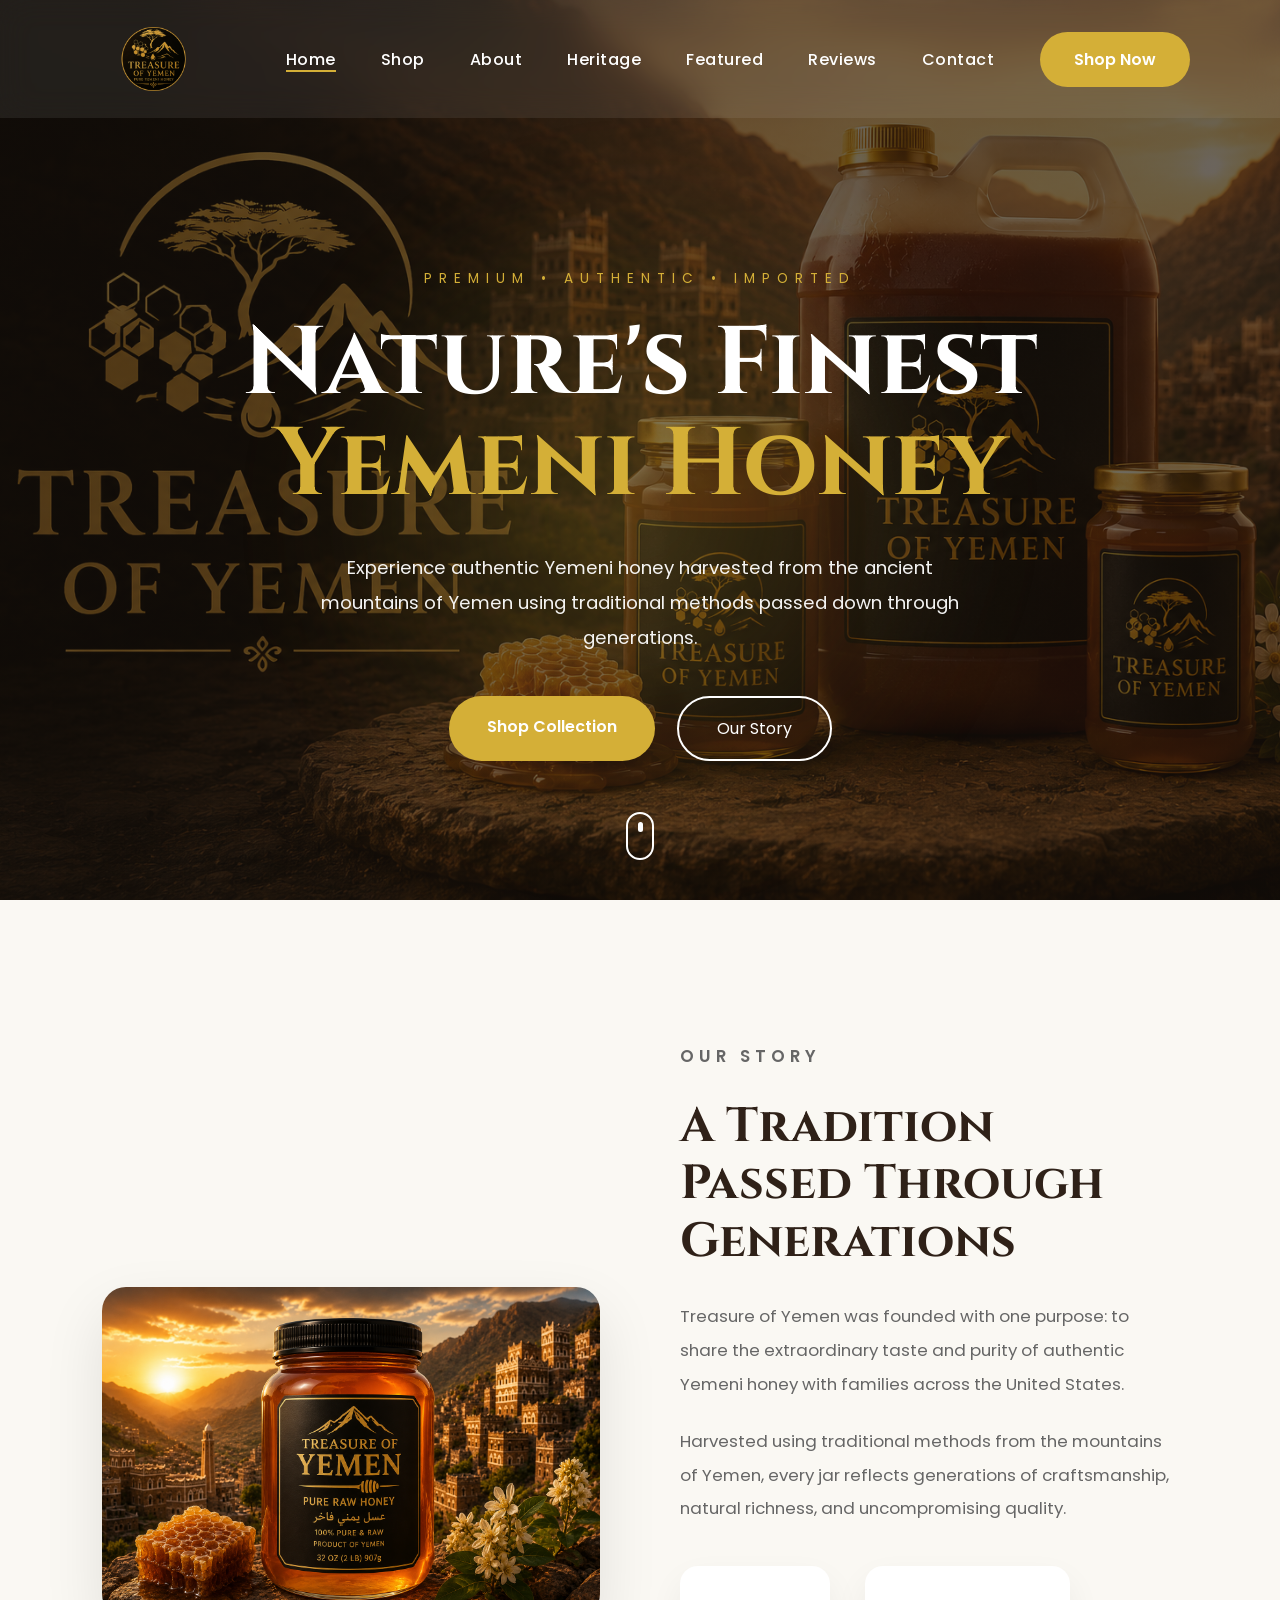
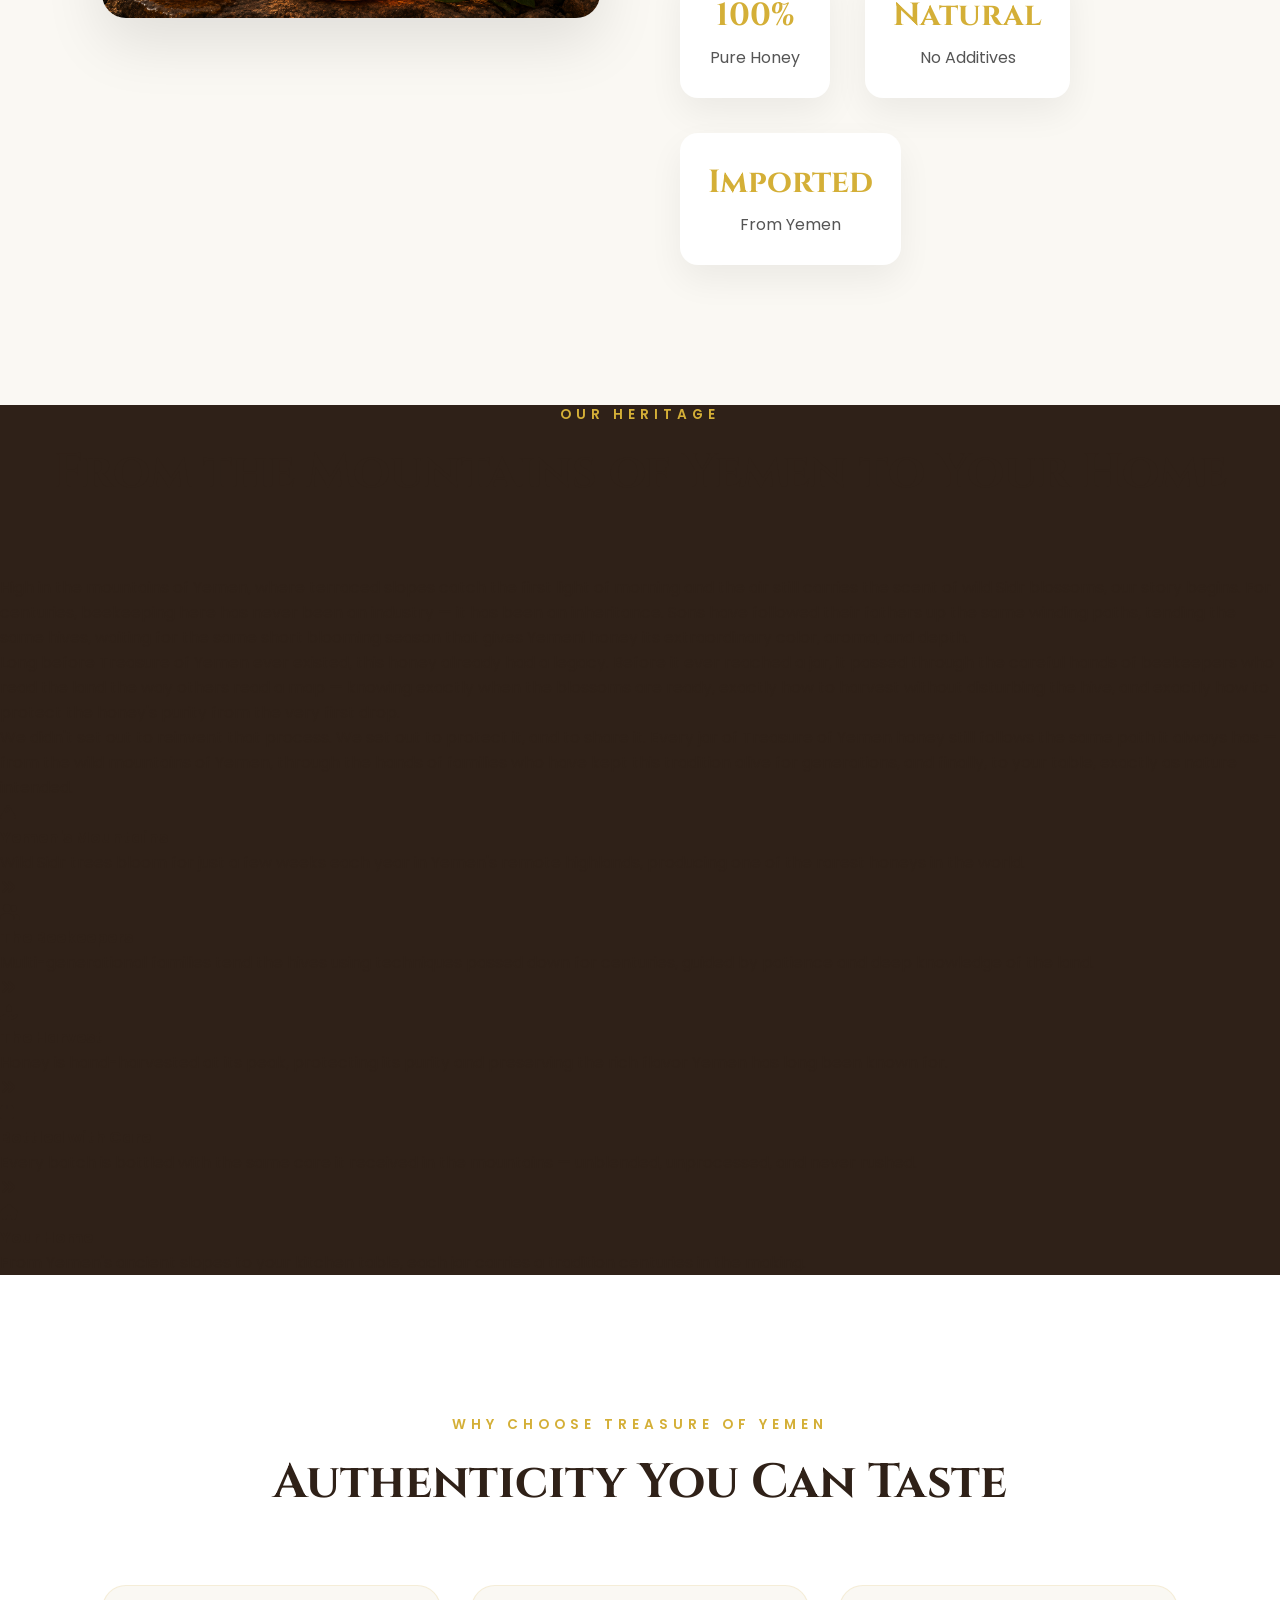
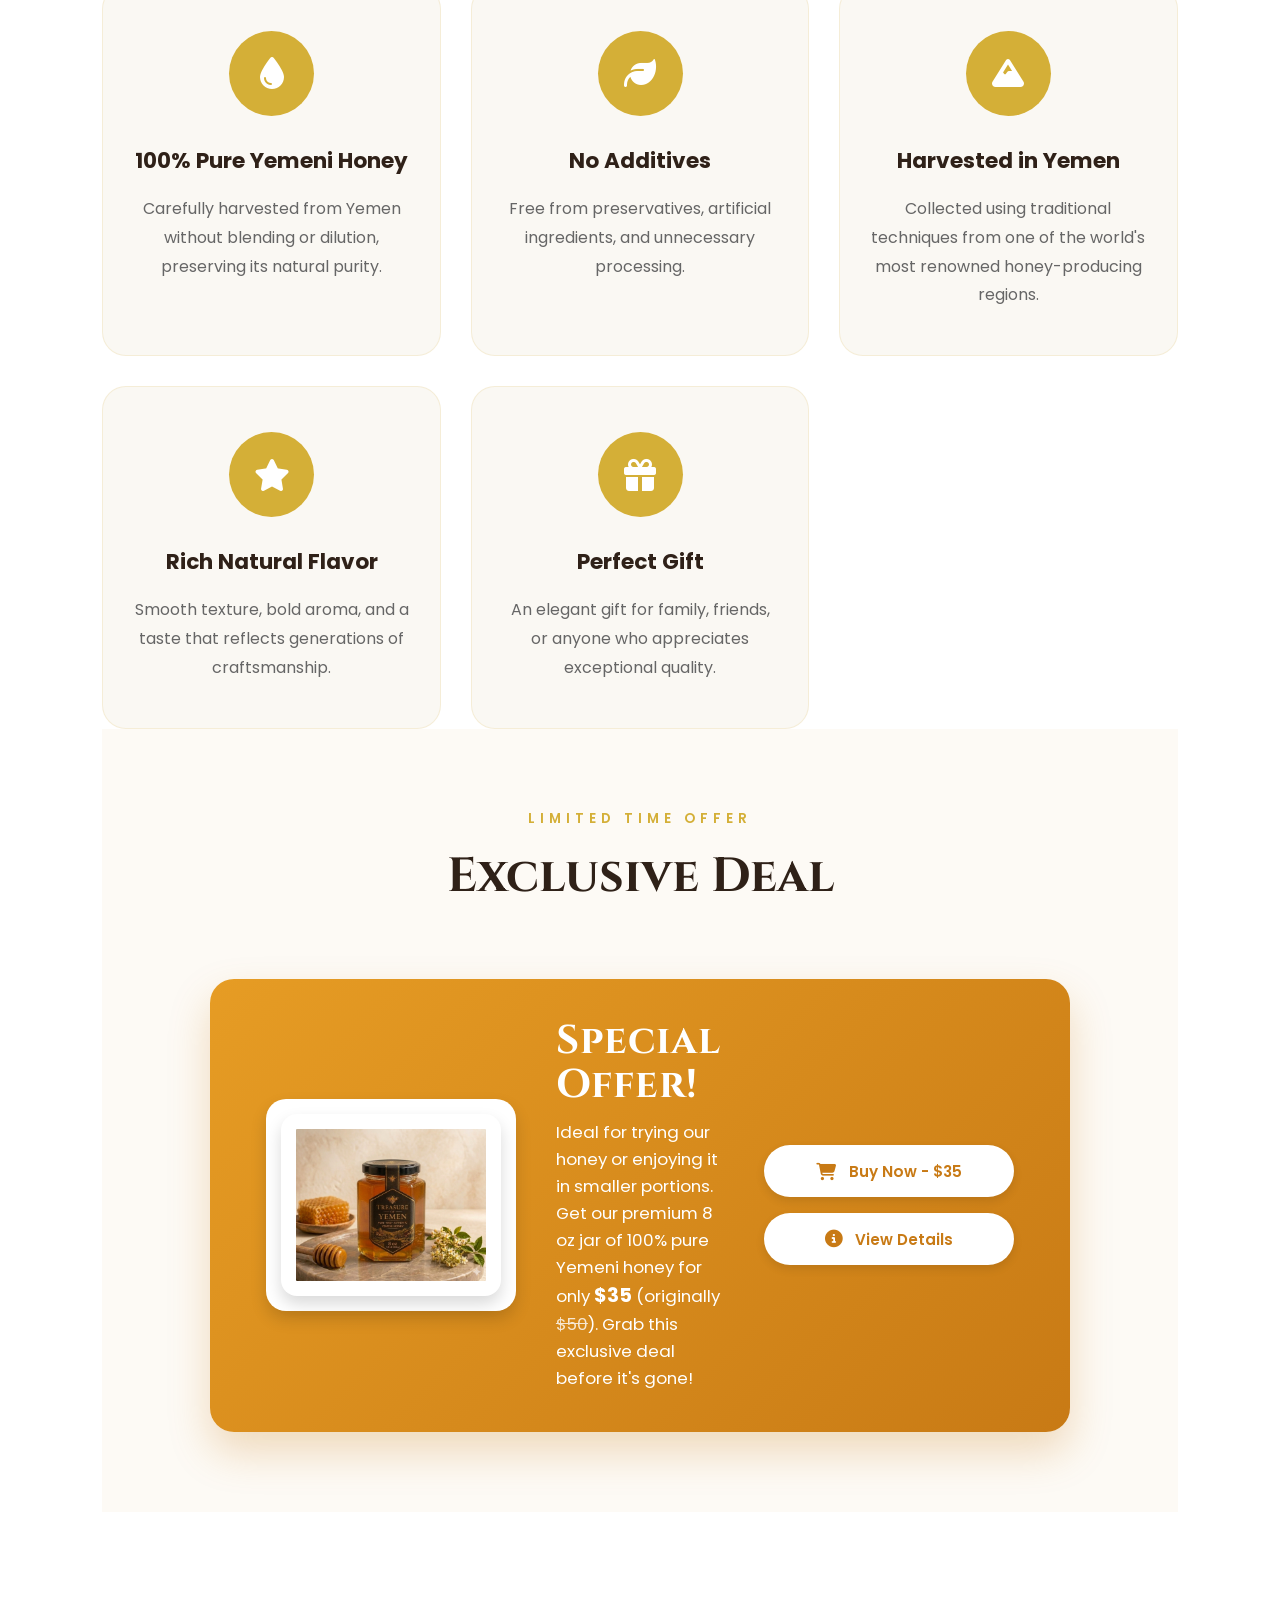
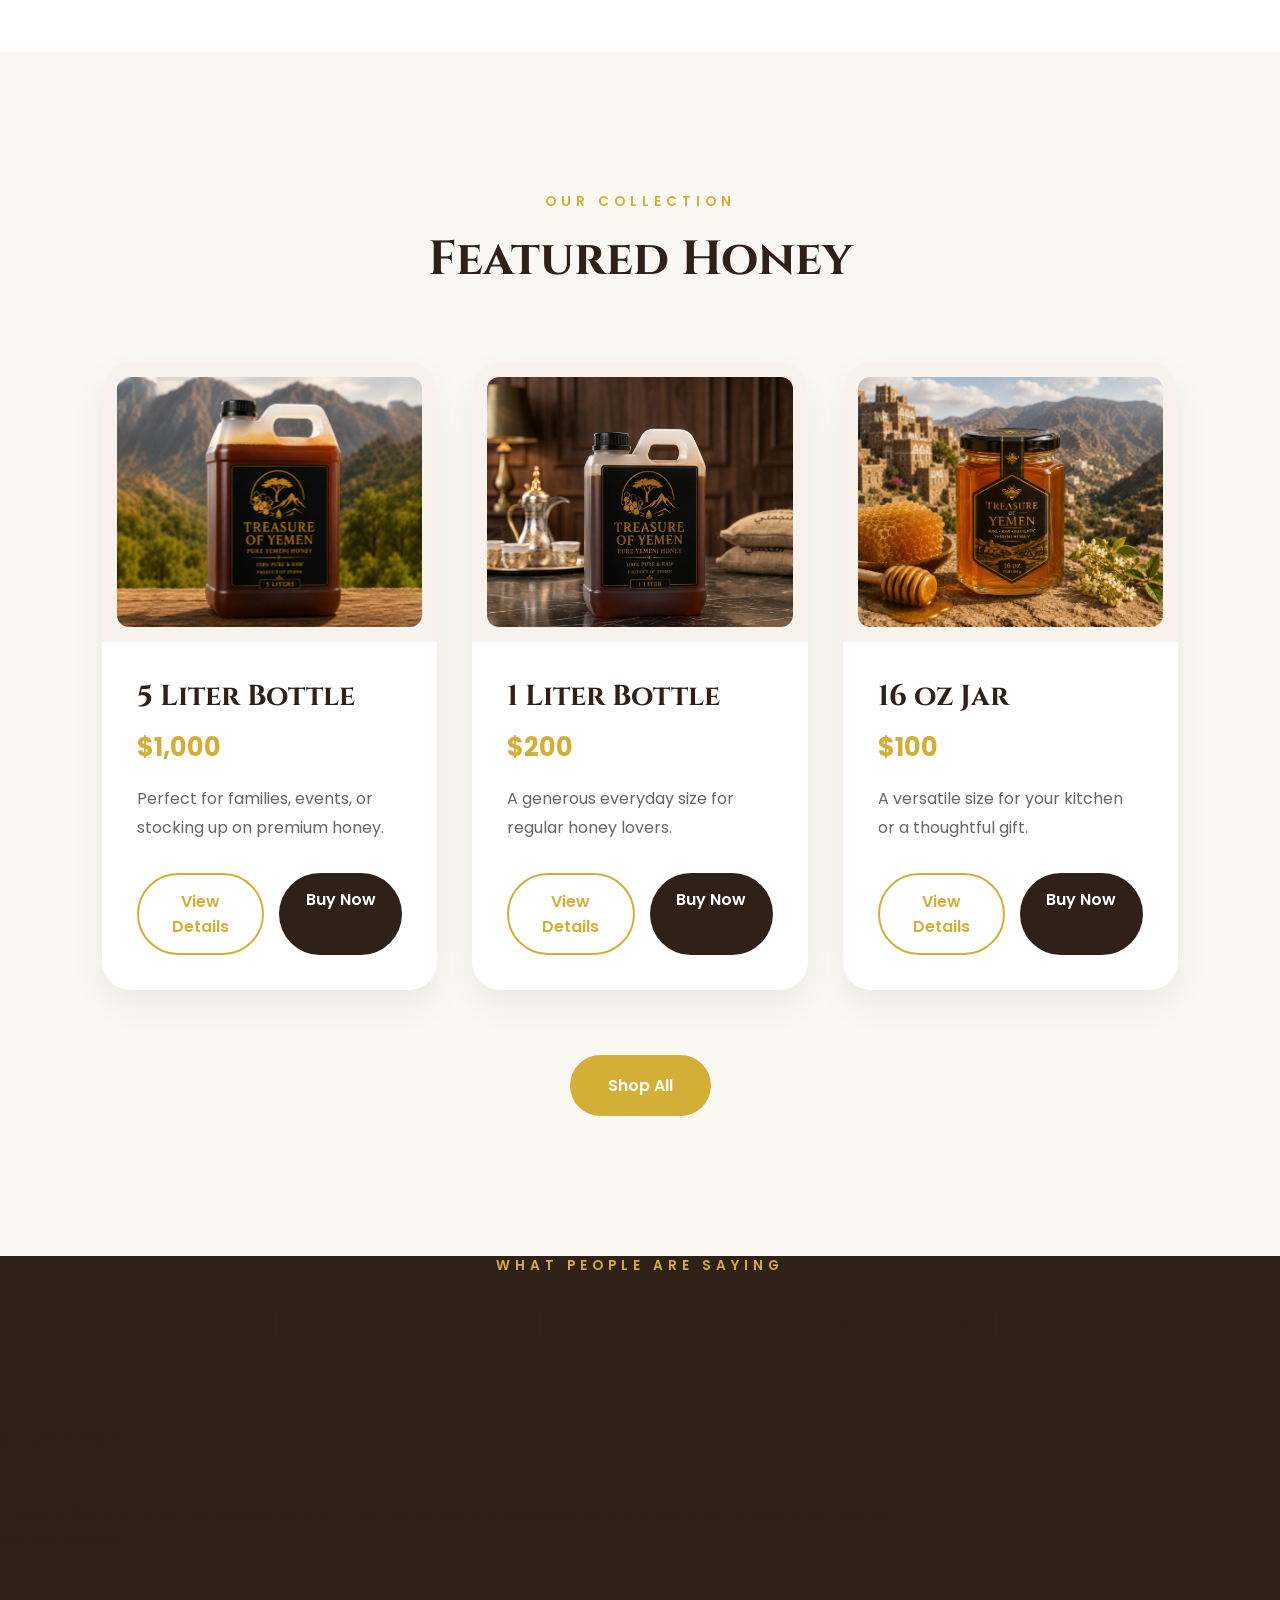
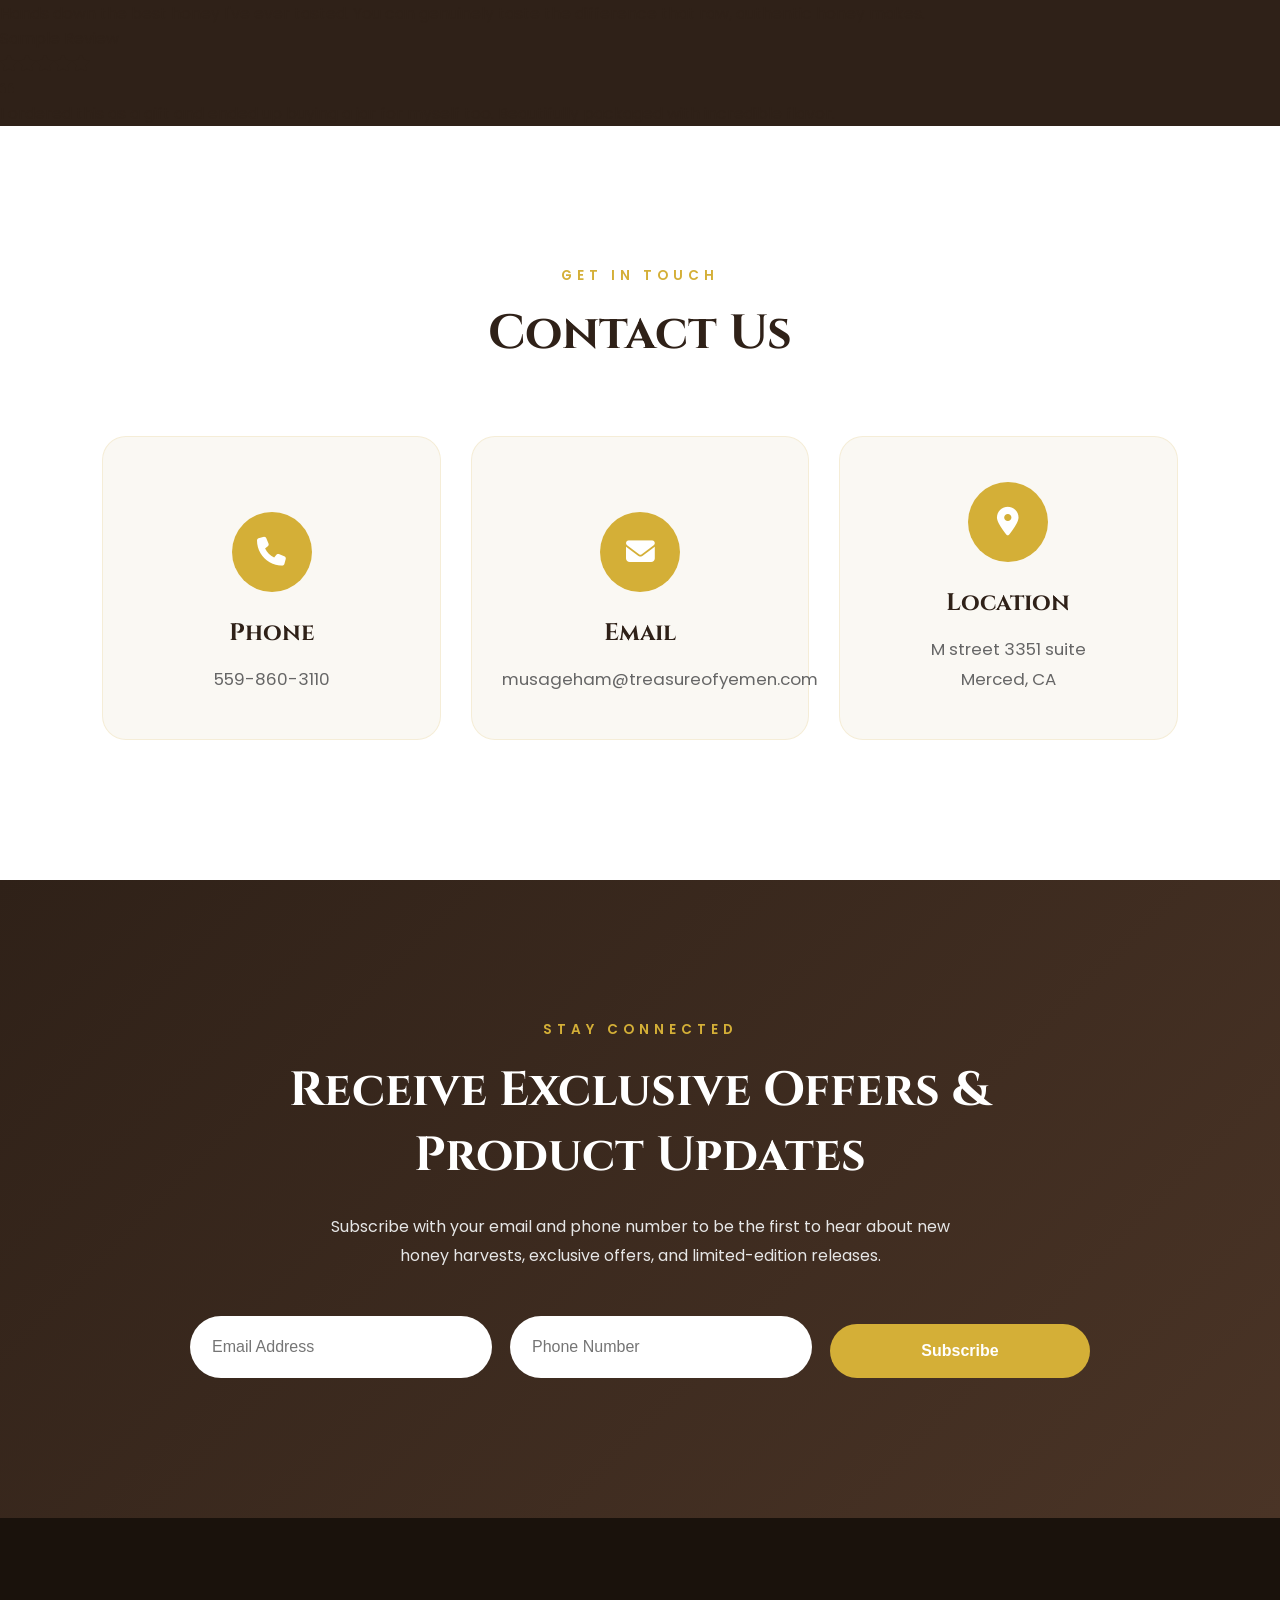
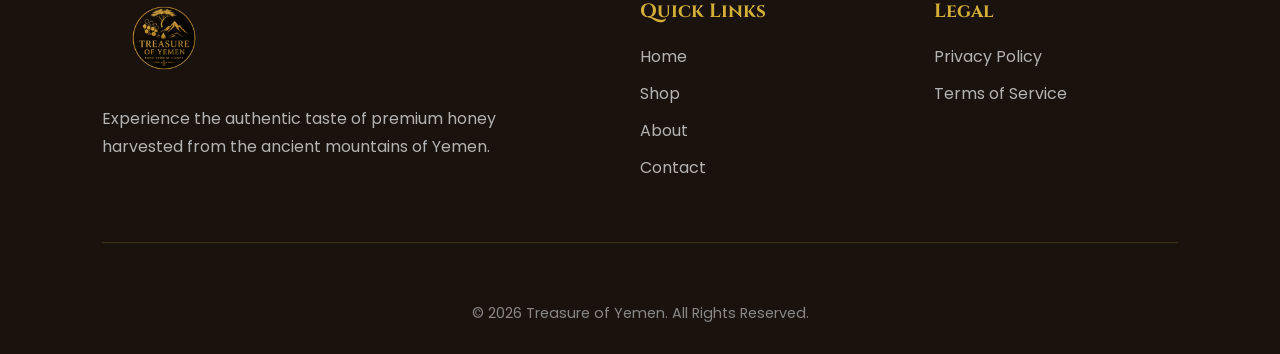
==== commit 6b630786: "Update index.html" ====
--- a/index.html
+++ b/index.html
@@ -33,8 +33,11 @@
 
         <li><a href="#about">About</a></li>
 
+        <li><a href="#heritage">Heritage</a></li>
+
         <li><a href="#featured">Featured</a></li>
 
+        <li><a href="#reviews">Reviews</a></li>
 
         <li><a href="#contact">Contact</a></li>
 
@@ -62,7 +65,11 @@
 
     <a href="#about">About</a>
 
-    <li><a href="#featured">Featured</a></li>
+    <a href="#heritage">Heritage</a>
+
+    <a href="#featured">Featured</a>
+
+    <a href="#reviews">Reviews</a>
 
     <a href="#contact">Contact</a>
 
@@ -176,6 +183,93 @@
 
             </div>
 
+        </div>
+
+    </div>
+
+</section>
+
+<!-- ================= OUR HERITAGE ================= -->
+
+<section class="heritage" id="heritage">
+
+    <div class="section-title reveal">
+        <p>OUR HERITAGE</p>
+        <h2>From the Mountains of Yemen to Your Home</h2>
+    </div>
+
+    <div class="heritage-story reveal">
+
+        <p>
+            High in the mountains of Yemen, where terraced slopes catch the
+            first light of morning and the air still carries the scent of
+            wild Sidr blossoms, our story begins. For centuries, beekeeping
+            here has never been an industry — it has been an inheritance.
+            Sons have followed their fathers up the same winding paths,
+            tending the same hives, waiting for the same short blooming
+            season that gives Yemeni honey its extraordinary color, aroma,
+            and depth.
+        </p>
+
+        <p>
+            Long before Treasure of Yemen ever existed, this honey already
+            had a legacy. Before it ever reached a jar, it passed through
+            the careful hands of beekeepers who read the land the way
+            others read a map — knowing exactly when the blossoms are
+            ready, exactly how to harvest without disturbing the hive, and
+            exactly how to protect the honey's purity from the very first
+            drop.
+        </p>
+
+        <p>
+            We didn't set out to reinvent that process. We set out to
+            protect it, and to share it. Every jar of Treasure of Yemen
+            honey still follows the same path it always has — from the
+            wild mountains of Yemen, through the hands of families who
+            have kept this tradition alive for generations, and finally,
+            to your table, exactly as nature intended.
+        </p>
+
+    </div>
+
+    <div class="heritage-journey">
+
+        <div class="journey-step reveal">
+            <div class="journey-icon"><i class="fa-solid fa-mountain"></i></div>
+            <h4>Yemen's Mountains</h4>
+            <p>Wild Sidr trees bloom for just a few weeks each year in Yemen's remote highlands, producing one of the rarest honeys in the world.</p>
+        </div>
+
+        <div class="journey-arrow"><i class="fa-solid fa-angles-right"></i></div>
+
+        <div class="journey-step reveal">
+            <div class="journey-icon"><i class="fa-solid fa-user-group"></i></div>
+            <h4>The Beekeepers</h4>
+            <p>Multi-generational families tend the hives using techniques passed down for centuries, guided by patience and deep knowledge of the land.</p>
+        </div>
+
+        <div class="journey-arrow"><i class="fa-solid fa-angles-right"></i></div>
+
+        <div class="journey-step reveal">
+            <div class="journey-icon"><i class="fa-solid fa-hand-holding-droplet"></i></div>
+            <h4>The Harvest</h4>
+            <p>Honey is hand-harvested at its peak, protecting its purity and preserving the rich flavor Yemen has long been known for.</p>
+        </div>
+
+        <div class="journey-arrow"><i class="fa-solid fa-angles-right"></i></div>
+
+        <div class="journey-step reveal">
+            <div class="journey-icon"><i class="fa-solid fa-box"></i></div>
+            <h4>Bottled with Care</h4>
+            <p>Every batch is bottled with the same care it received in the mountains — unblended, unprocessed, and never rushed.</p>
+        </div>
+
+        <div class="journey-arrow"><i class="fa-solid fa-angles-right"></i></div>
+
+        <div class="journey-step reveal">
+            <div class="journey-icon"><i class="fa-solid fa-house"></i></div>
+            <h4>Your Home</h4>
+            <p>From Yemen's ancient slopes to your kitchen table, each jar carries a tradition centuries in the making.</p>
         </div>
 
     </div>
@@ -270,7 +364,7 @@
         <!-- Right Side: Action Buttons -->
         <div class="sb-right">
             <!-- Buy Now Button -->
-            <a href="https://buy.stripe.com/test_5kQ3cv8e8g8DgDsdKl5kk03" class="sb-btn">
+            <a href="YOUR_STRIPE_LINK_HERE" class="sb-btn">
                 <i class="fa-solid fa-cart-shopping"></i> Buy Now - $35
             </a>
             <!-- View Details Button -->
@@ -354,6 +448,52 @@
 
 </section>
 
+<!-- ================= REVIEWS =================
+     Heads up: the quotes below are placeholder/sample copy only —
+     no real customer said these. Swap them for genuine reviews (or
+     wire up a widget like Google Reviews, Trustpilot, or Judge.me)
+     before this goes live, so visitors always see real feedback. -->
+
+<section class="reviews" id="reviews">
+
+    <div class="section-title reveal">
+        <p>WHAT PEOPLE ARE SAYING</p>
+        <h2>Loved By Honey Lovers Everywhere</h2>
+    </div>
+
+    <div class="reviews-grid">
+
+        <div class="review-card reveal">
+            <span class="sample-tag">Sample Review</span>
+            <div class="review-stars">
+                <i class="fa-solid fa-star"></i><i class="fa-solid fa-star"></i><i class="fa-solid fa-star"></i><i class="fa-solid fa-star"></i><i class="fa-solid fa-star"></i>
+            </div>
+            <i class="fa-solid fa-quote-left review-quote-icon"></i>
+            <p class="review-text">This is unlike any honey I've bought before — rich, floral, and unmistakably pure. It's become a staple in our kitchen.</p>
+        </div>
+
+        <div class="review-card reveal">
+            <span class="sample-tag">Sample Review</span>
+            <div class="review-stars">
+                <i class="fa-solid fa-star"></i><i class="fa-solid fa-star"></i><i class="fa-solid fa-star"></i><i class="fa-solid fa-star"></i><i class="fa-solid fa-star"></i>
+            </div>
+            <i class="fa-solid fa-quote-left review-quote-icon"></i>
+            <p class="review-text">Hands down the best honey I've ever tasted. You can genuinely taste the difference that raw, authentic honey makes.</p>
+        </div>
+
+        <div class="review-card reveal">
+            <span class="sample-tag">Sample Review</span>
+            <div class="review-stars">
+                <i class="fa-solid fa-star"></i><i class="fa-solid fa-star"></i><i class="fa-solid fa-star"></i><i class="fa-solid fa-star"></i><i class="fa-solid fa-star"></i>
+            </div>
+            <i class="fa-solid fa-quote-left review-quote-icon"></i>
+            <p class="review-text">I ordered this as a gift and ended up buying a jar for myself too. Beautifully packaged with incredible flavor.</p>
+        </div>
+
+    </div>
+
+</section>
+
 <!-- ================= CONTACT ================= -->
 <section class="contact" id="contact">
 
@@ -382,10 +522,10 @@
     </a>
 
     <!-- Location Card -->
-    <a href="https://maps.app.goo.gl/z8di7Hm9mTshjuXj7" target="_blank" rel="noopener noreferrer" class="contact-card" data-hover="Get Directions">
+    <a href="https://www.google.com/maps/search/?api=1&query=M+street+3351+suite+Merced+CA" target="_blank" rel="noopener noreferrer" class="contact-card" data-hover="Get Directions">
         <div class="contact-icon"><i class="fa-solid fa-location-dot"></i></div>
         <h3>Location</h3>
-        <p>3351 M St Ste 110<br>Merced, CA 95348</p>
+        <p>M street 3351 suite<br>Merced, CA</p>
     </a>
 
 </div>
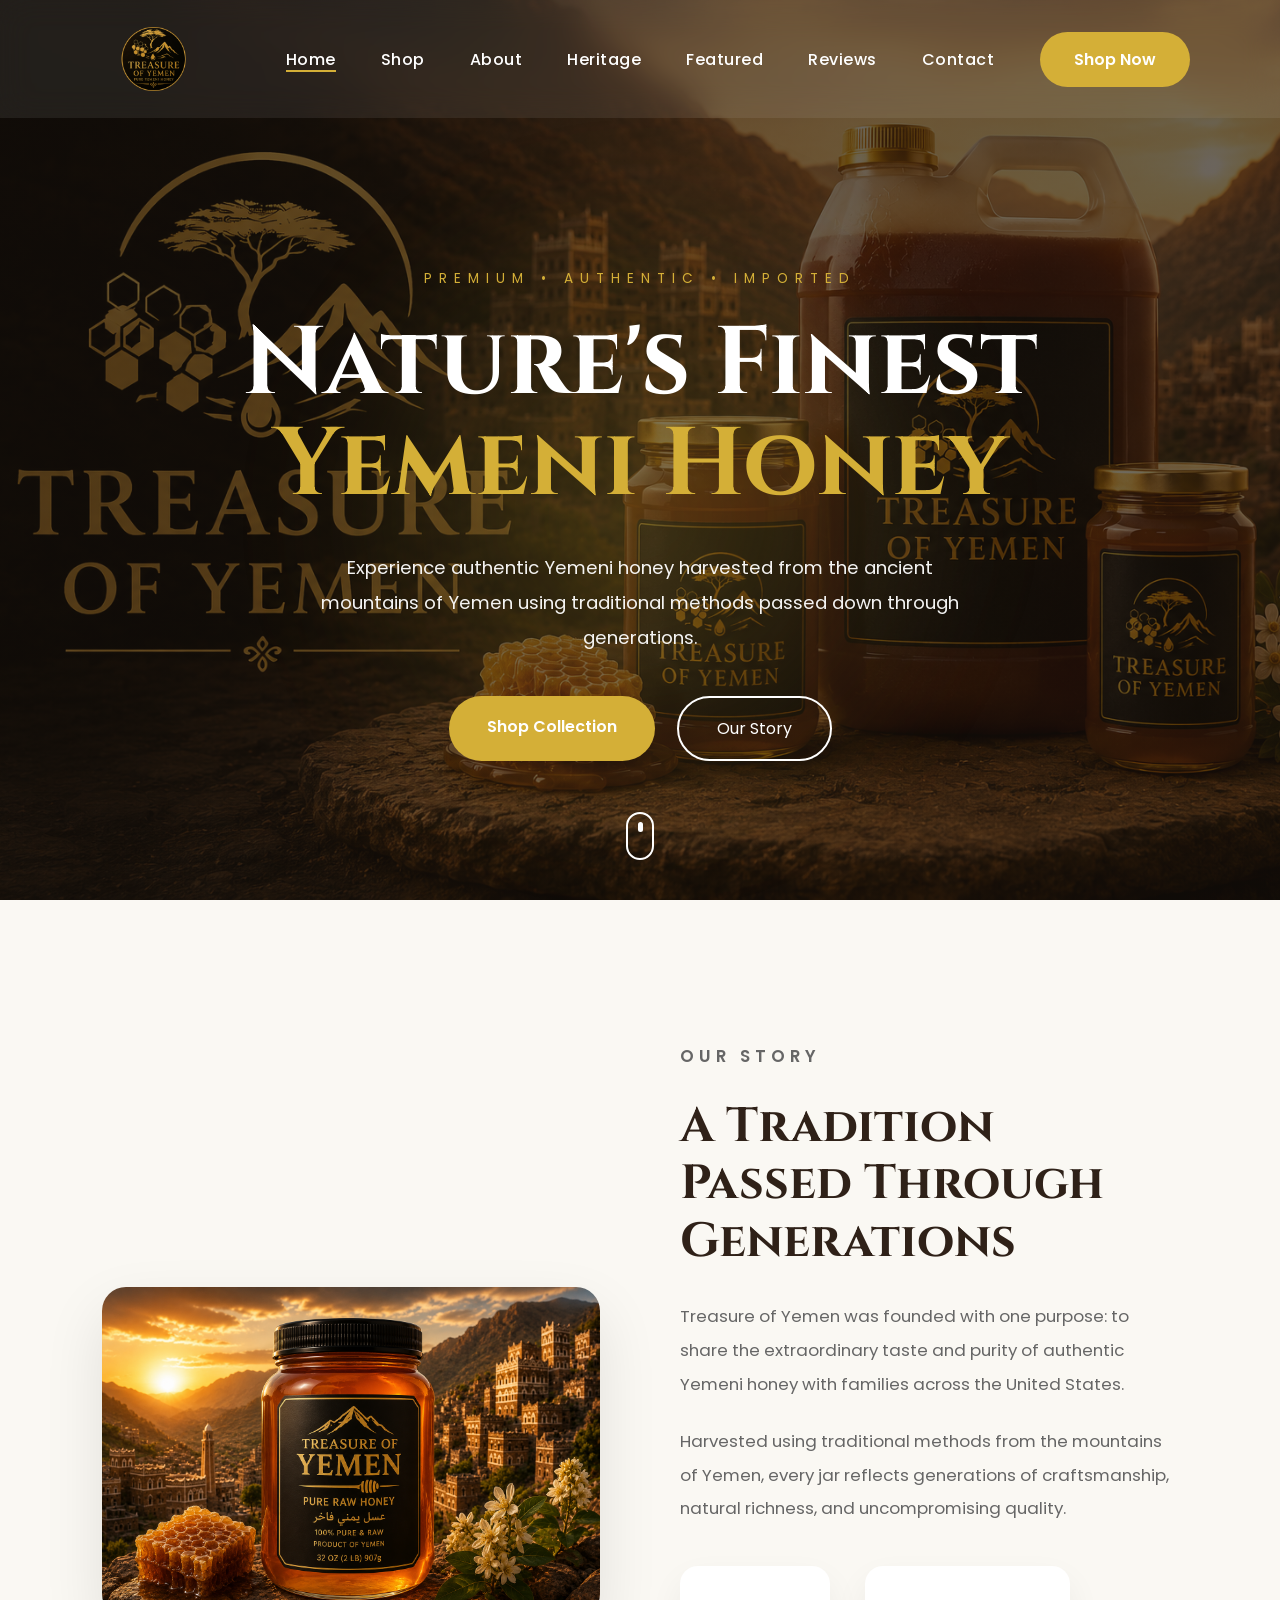
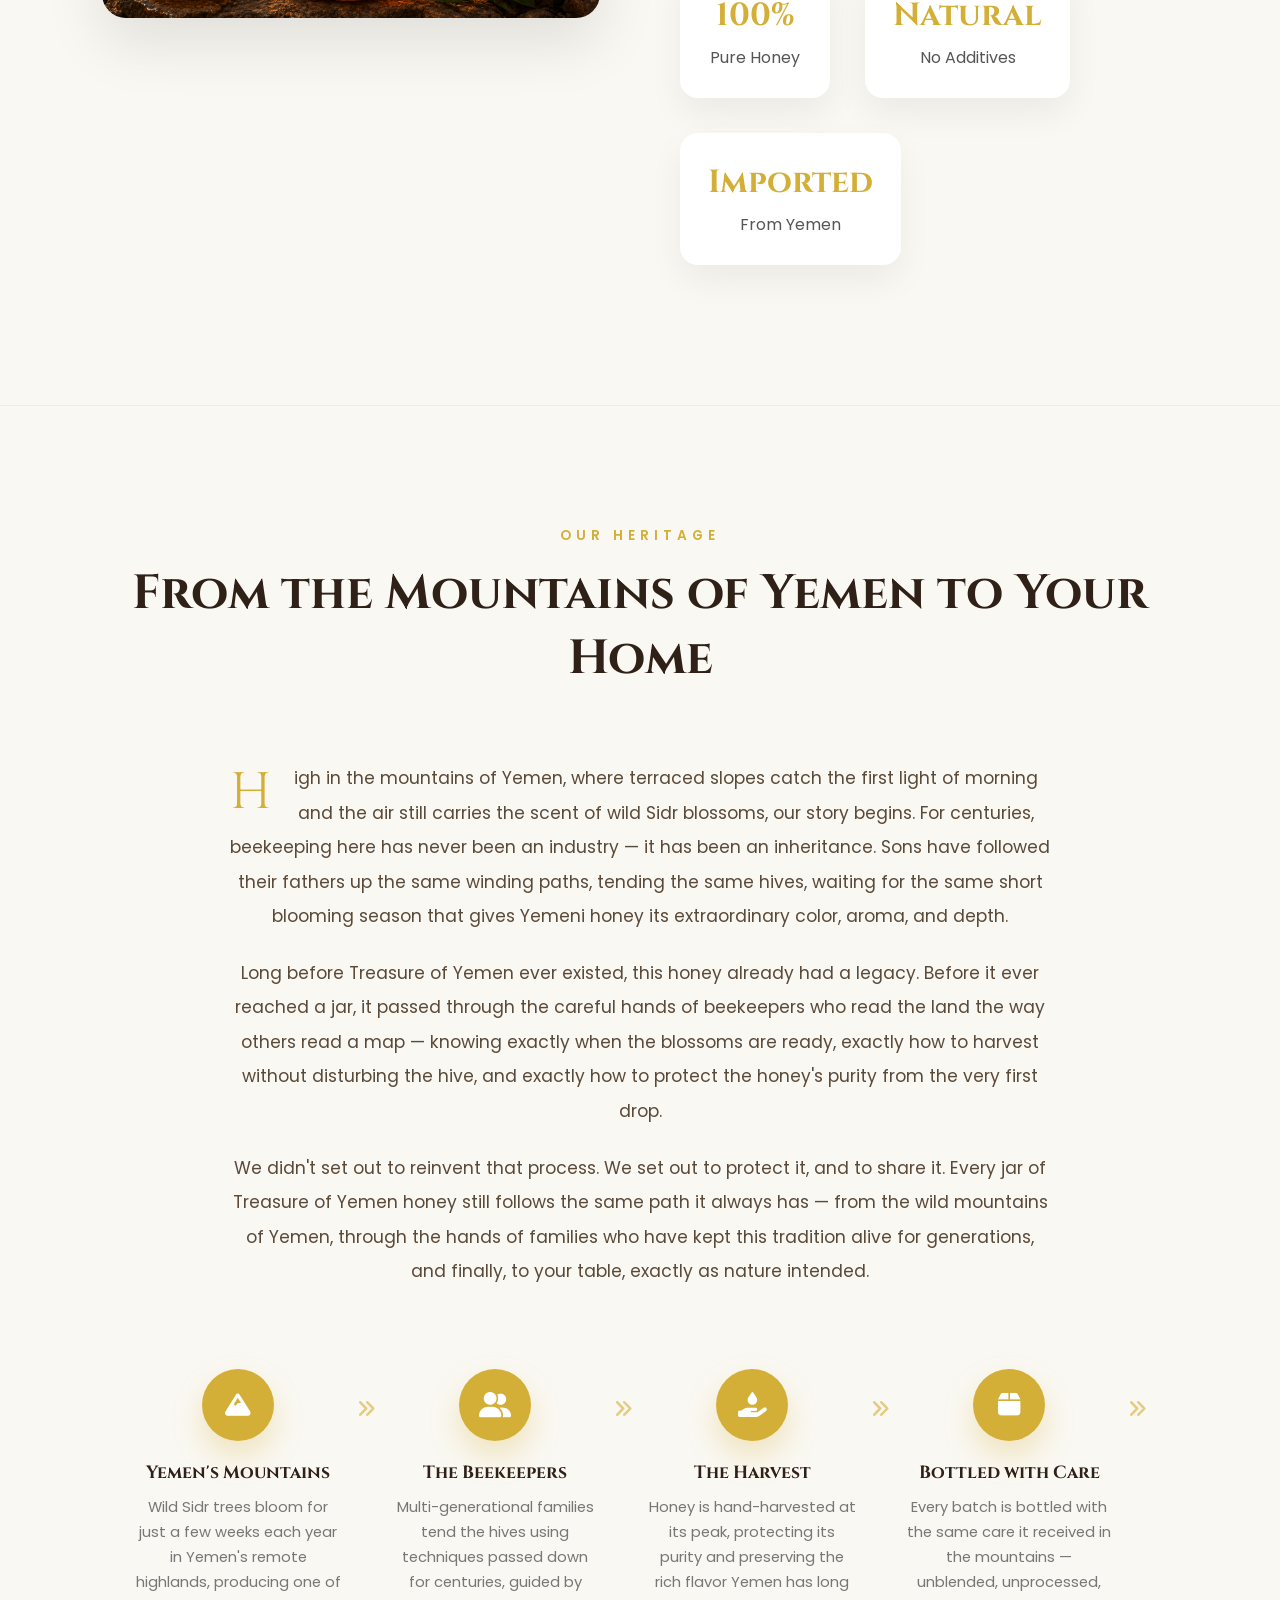
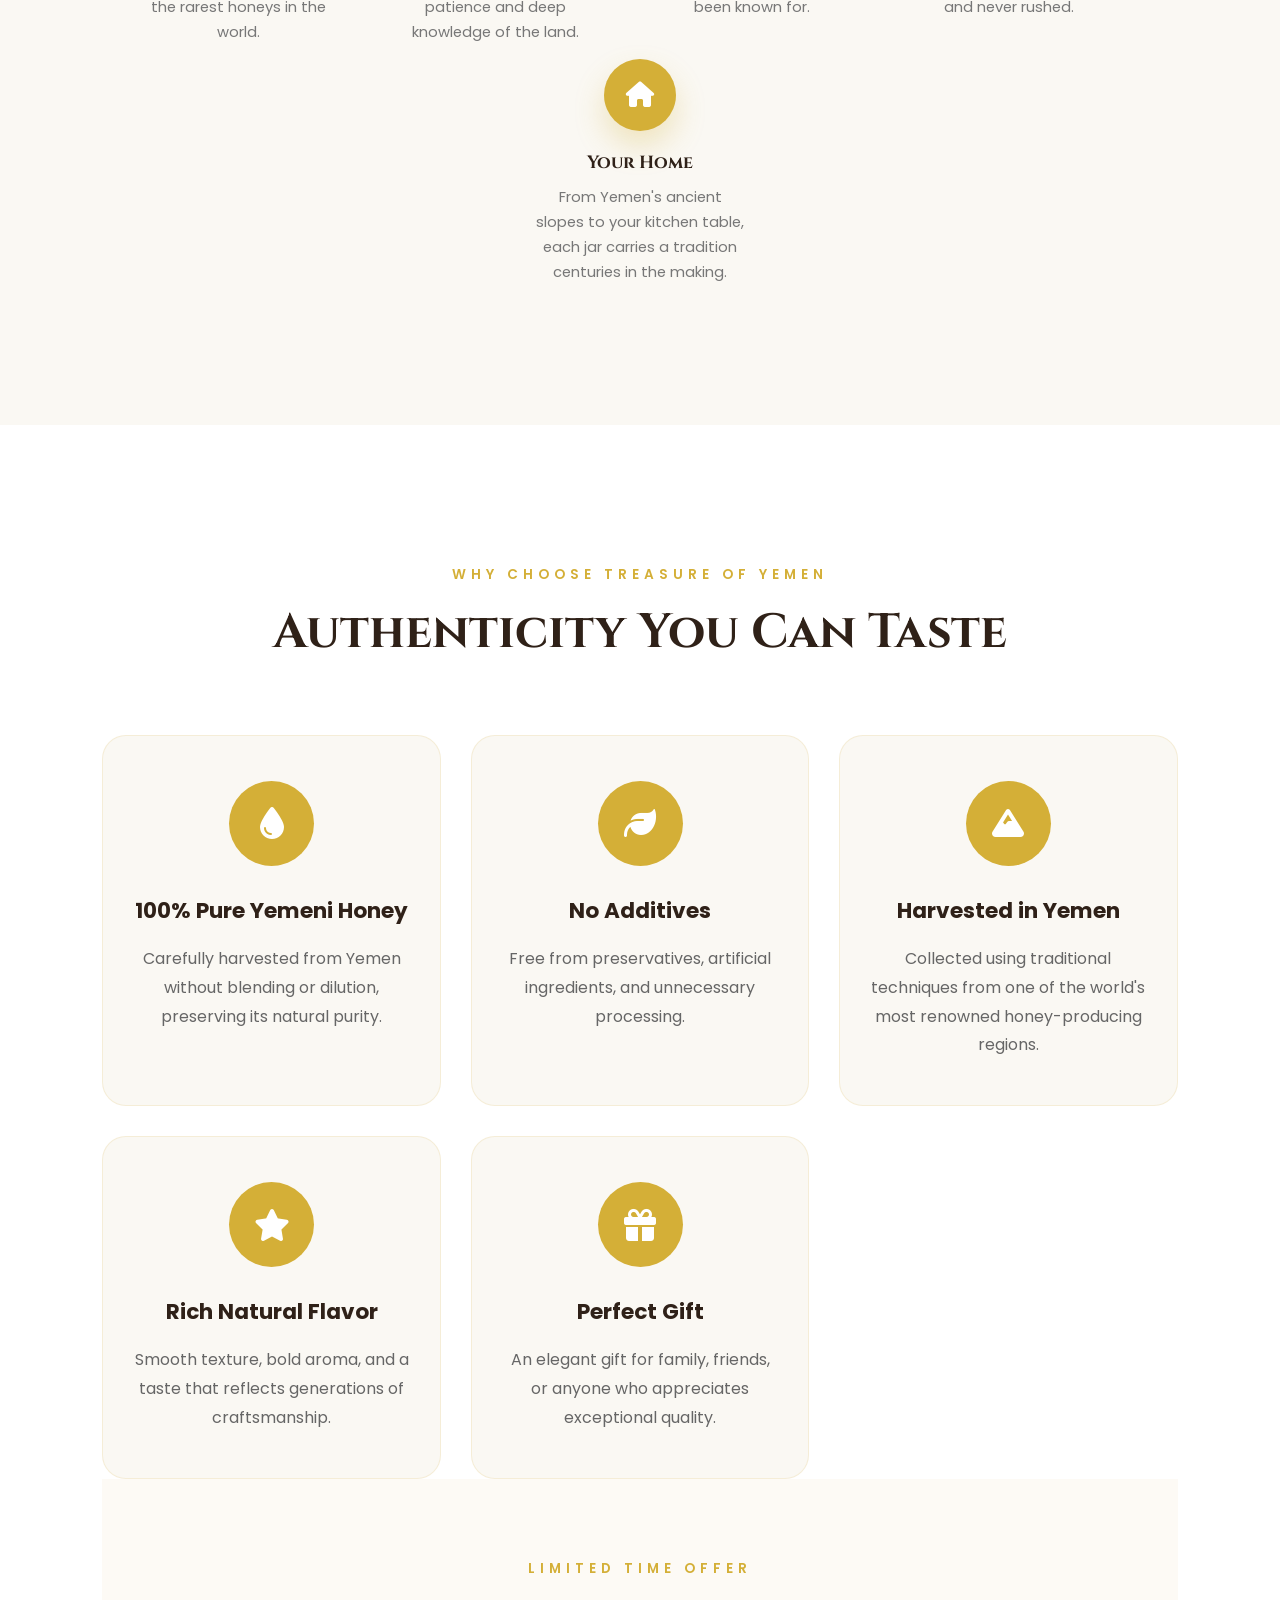
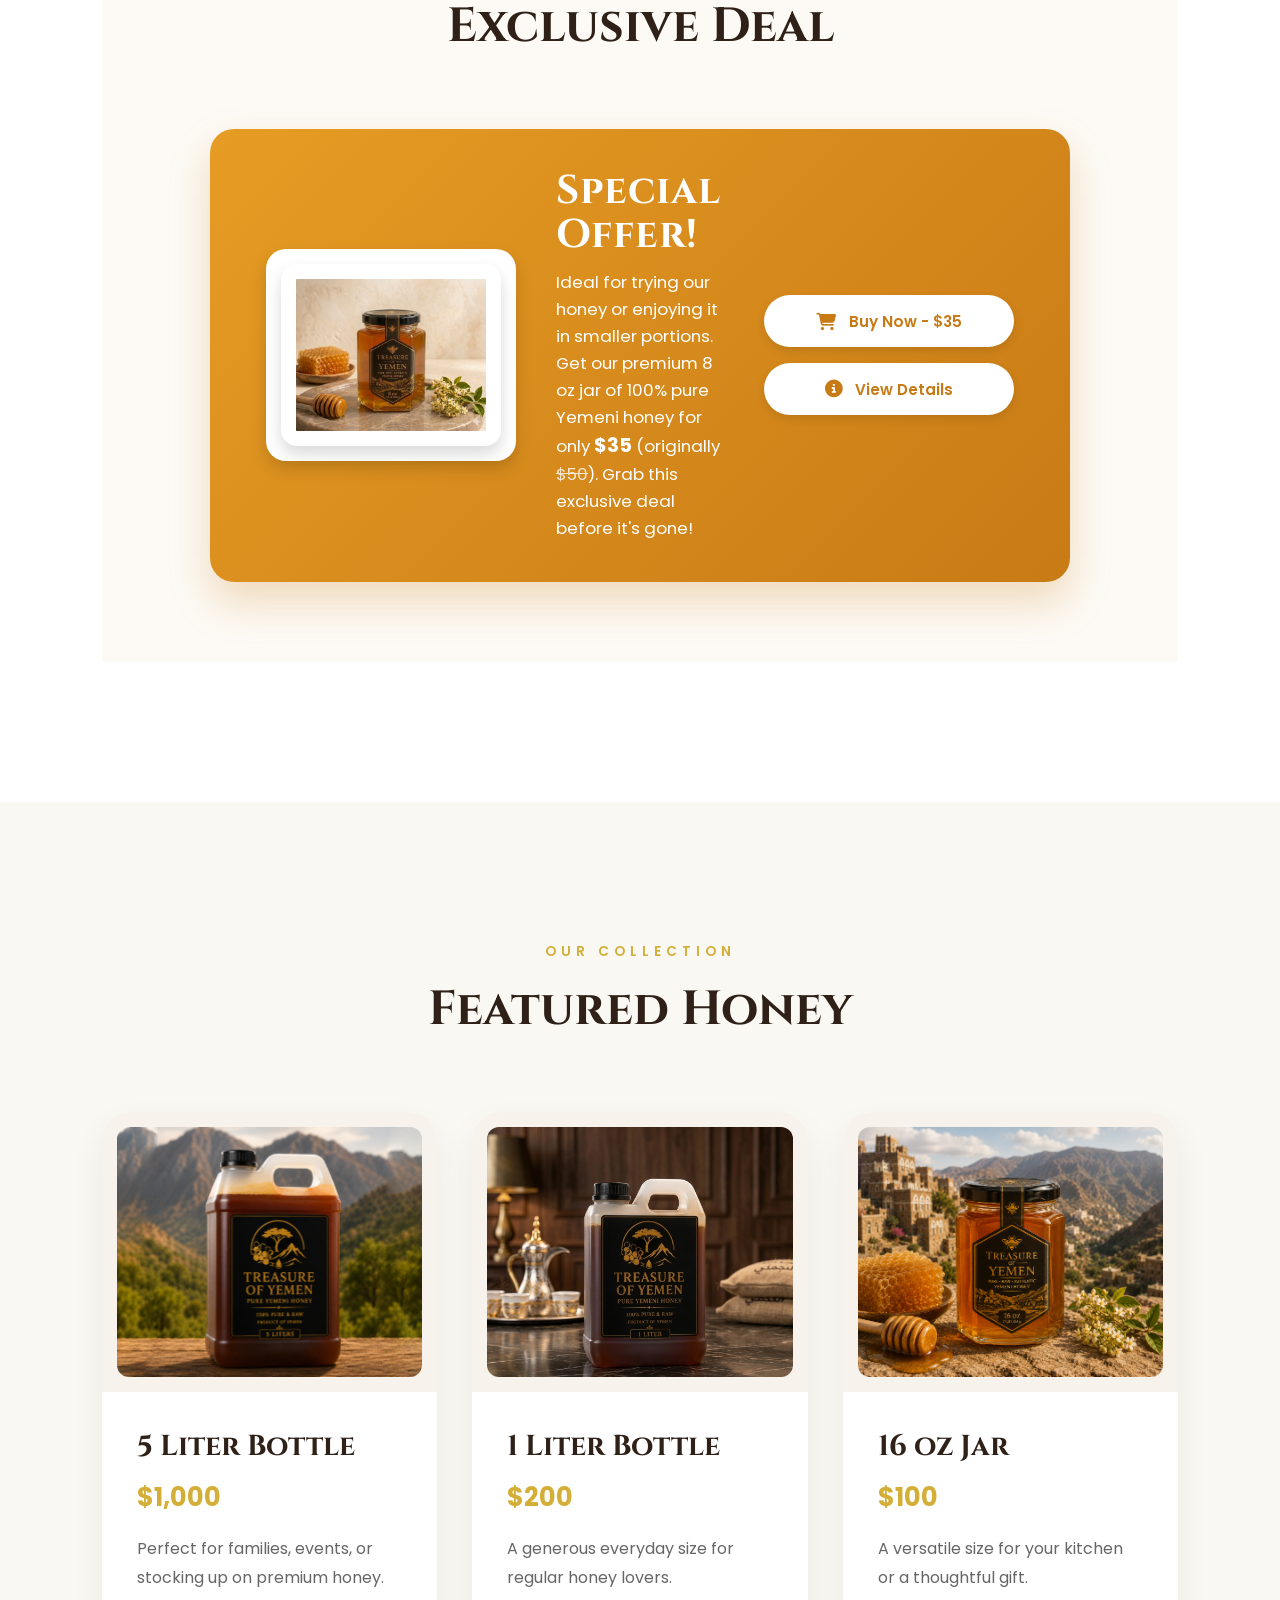
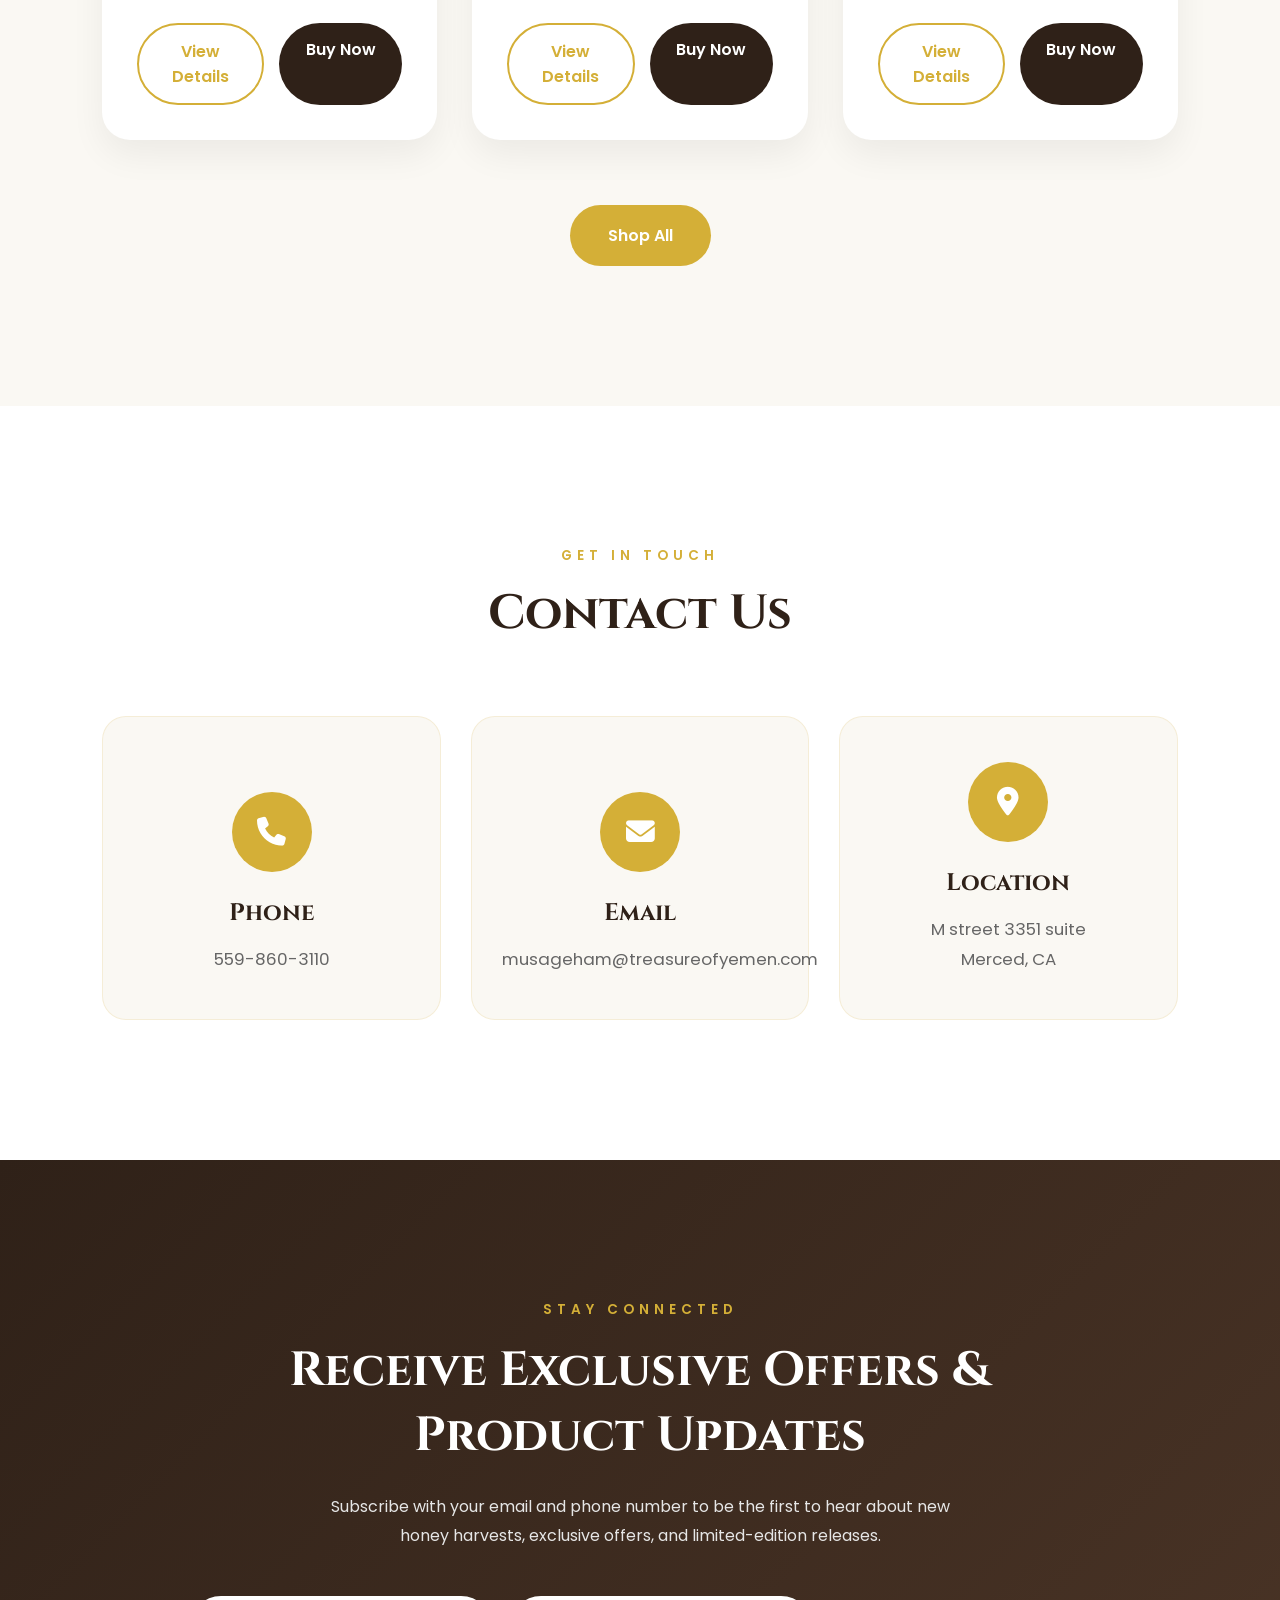
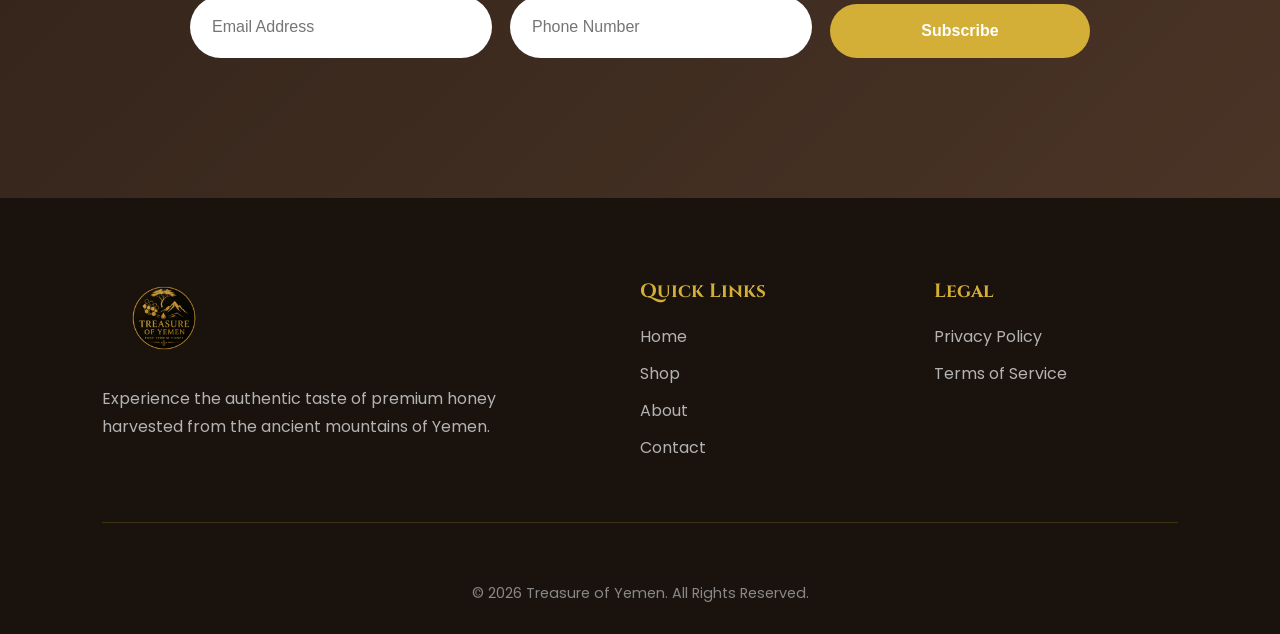
==== commit ce1e1da1: "Update index.html" ====
--- a/index.html
+++ b/index.html
@@ -449,10 +449,6 @@
 </section>
 
 <!-- ================= REVIEWS =================
-     Heads up: the quotes below are placeholder/sample copy only —
-     no real customer said these. Swap them for genuine reviews (or
-     wire up a widget like Google Reviews, Trustpilot, or Judge.me)
-     before this goes live, so visitors always see real feedback. -->
 
 <section class="reviews" id="reviews">
 
@@ -464,7 +460,7 @@
     <div class="reviews-grid">
 
         <div class="review-card reveal">
-            <span class="sample-tag">Sample Review</span>
+            <span class="sample-tag">Aziz Niazzy</span>
             <div class="review-stars">
                 <i class="fa-solid fa-star"></i><i class="fa-solid fa-star"></i><i class="fa-solid fa-star"></i><i class="fa-solid fa-star"></i><i class="fa-solid fa-star"></i>
             </div>
@@ -473,7 +469,7 @@
         </div>
 
         <div class="review-card reveal">
-            <span class="sample-tag">Sample Review</span>
+            <span class="sample-tag">Jay Sky</span>
             <div class="review-stars">
                 <i class="fa-solid fa-star"></i><i class="fa-solid fa-star"></i><i class="fa-solid fa-star"></i><i class="fa-solid fa-star"></i><i class="fa-solid fa-star"></i>
             </div>
@@ -482,7 +478,7 @@
         </div>
 
         <div class="review-card reveal">
-            <span class="sample-tag">Sample Review</span>
+            <span class="sample-tag">Rand Luke</span>
             <div class="review-stars">
                 <i class="fa-solid fa-star"></i><i class="fa-solid fa-star"></i><i class="fa-solid fa-star"></i><i class="fa-solid fa-star"></i><i class="fa-solid fa-star"></i>
             </div>
--- a/css/style.css
+++ b/css/style.css
@@ -2609,3 +2609,206 @@
         transform: scale(1.15); 
     }
 }
+/*==========================================
+        OUR HERITAGE — STORY JOURNEY
+==========================================*/
+.heritage{
+    padding:120px 8% 140px;
+    background:#FAF8F3;
+    border-top:1px solid rgba(212,175,55,.15);
+}
+
+.heritage-story{
+    max-width:820px;
+    margin:0 auto 80px;
+    text-align:center;
+}
+
+.heritage-story p{
+    color:#5a4a3a;
+    font-size:1.08rem;
+    line-height:2;
+    margin-bottom:22px;
+}
+
+.heritage-story p:first-of-type::first-letter{
+    font-family:'Cinzel',serif;
+    font-size:3.2rem;
+    color:#D4AF37;
+    float:left;
+    line-height:1;
+    padding-right:10px;
+    padding-top:6px;
+}
+
+.heritage-journey{
+    display:flex;
+    align-items:flex-start;
+    justify-content:center;
+    gap:14px;
+    max-width:1300px;
+    margin:0 auto;
+    flex-wrap:wrap;
+}
+
+.journey-step{
+    flex:1;
+    min-width:180px;
+    max-width:210px;
+    text-align:center;
+}
+
+.journey-icon{
+    width:72px;
+    height:72px;
+    margin:0 auto 20px;
+    border-radius:50%;
+    display:flex;
+    align-items:center;
+    justify-content:center;
+    background:#D4AF37;
+    color:white;
+    font-size:1.6rem;
+    box-shadow:0 15px 30px rgba(212,175,55,.28);
+    transition:.35s;
+}
+
+.journey-step:hover .journey-icon{
+    transform:translateY(-6px) scale(1.06);
+}
+
+.journey-step h4{
+    font-family:'Cinzel',serif;
+    font-size:1.1rem;
+    color:#2F2118;
+    margin-bottom:10px;
+}
+
+.journey-step p{
+    color:#777;
+    font-size:.92rem;
+    line-height:1.7;
+}
+
+.journey-arrow{
+    color:#D4AF37;
+    font-size:1.2rem;
+    margin-top:26px;
+    opacity:.6;
+}
+
+/* Stagger the reveal so each step arrives just after the one before it */
+.journey-step.reveal:nth-child(1){transition-delay:.05s;}
+.journey-step.reveal:nth-child(3){transition-delay:.15s;}
+.journey-step.reveal:nth-child(5){transition-delay:.25s;}
+.journey-step.reveal:nth-child(7){transition-delay:.35s;}
+.journey-step.reveal:nth-child(9){transition-delay:.45s;}
+
+@media(max-width:980px){
+    .heritage-journey{
+        flex-direction:column;
+        align-items:center;
+        gap:36px;
+    }
+    .journey-arrow{
+        transform:rotate(90deg);
+        margin-top:0;
+    }
+    .journey-step{
+        max-width:320px;
+    }
+}
+
+@media(max-width:600px){
+    .heritage-story p:first-of-type::first-letter{
+        font-size:2.6rem;
+    }
+}
+
+/*==========================================
+        CUSTOMER REVIEWS
+==========================================*/
+.reviews{
+    padding:140px 8%;
+    background:white;
+}
+
+.reviews-grid{
+    display:grid;
+    grid-template-columns:repeat(auto-fit,minmax(280px,1fr));
+    gap:30px;
+    max-width:1200px;
+    margin:0 auto;
+}
+
+.review-card{
+    position:relative;
+    background:#FAF8F3;
+    border:1px solid rgba(212,175,55,.15);
+    border-radius:22px;
+    padding:42px 32px 36px;
+    text-align:center;
+    transition:.35s ease;
+}
+
+.review-card:hover{
+    transform:translateY(-8px);
+    box-shadow:0 25px 50px rgba(0,0,0,.08);
+}
+
+.sample-tag{
+    position:absolute;
+    top:16px;
+    right:16px;
+    background:rgba(212,175,55,.12);
+    color:#a9821f;
+    font-size:.68rem;
+    font-weight:600;
+    letter-spacing:.5px;
+    text-transform:uppercase;
+    padding:5px 10px;
+    border-radius:20px;
+}
+
+.review-quote-icon{
+    color:rgba(212,175,55,.3);
+    font-size:1.8rem;
+    margin-bottom:14px;
+    display:block;
+}
+
+.review-stars{
+    color:#D4AF37;
+    font-size:.95rem;
+    margin-bottom:16px;
+    letter-spacing:3px;
+}
+
+.review-text{
+    color:#4a4a4a;
+    font-size:1.02rem;
+    line-height:1.85;
+    font-style:italic;
+}
+
+/* Stagger the reveal across the three review cards */
+.review-card.reveal:nth-child(1){transition-delay:.05s;}
+.review-card.reveal:nth-child(2){transition-delay:.15s;}
+.review-card.reveal:nth-child(3){transition-delay:.25s;}
+
+/*==========================================
+    SCROLL REVEAL UTILITY (NEW)
+    Elements with .reveal fade + rise into place
+    the first time they enter the viewport.
+    Toggled by the IntersectionObserver in app.js.
+==========================================*/
+.reveal{
+    opacity:0;
+    transform:translateY(32px);
+    transition:opacity .8s ease, transform .8s cubic-bezier(.22,1,.36,1);
+}
+
+.reveal.is-visible{
+    opacity:1;
+    transform:translateY(0);
+}
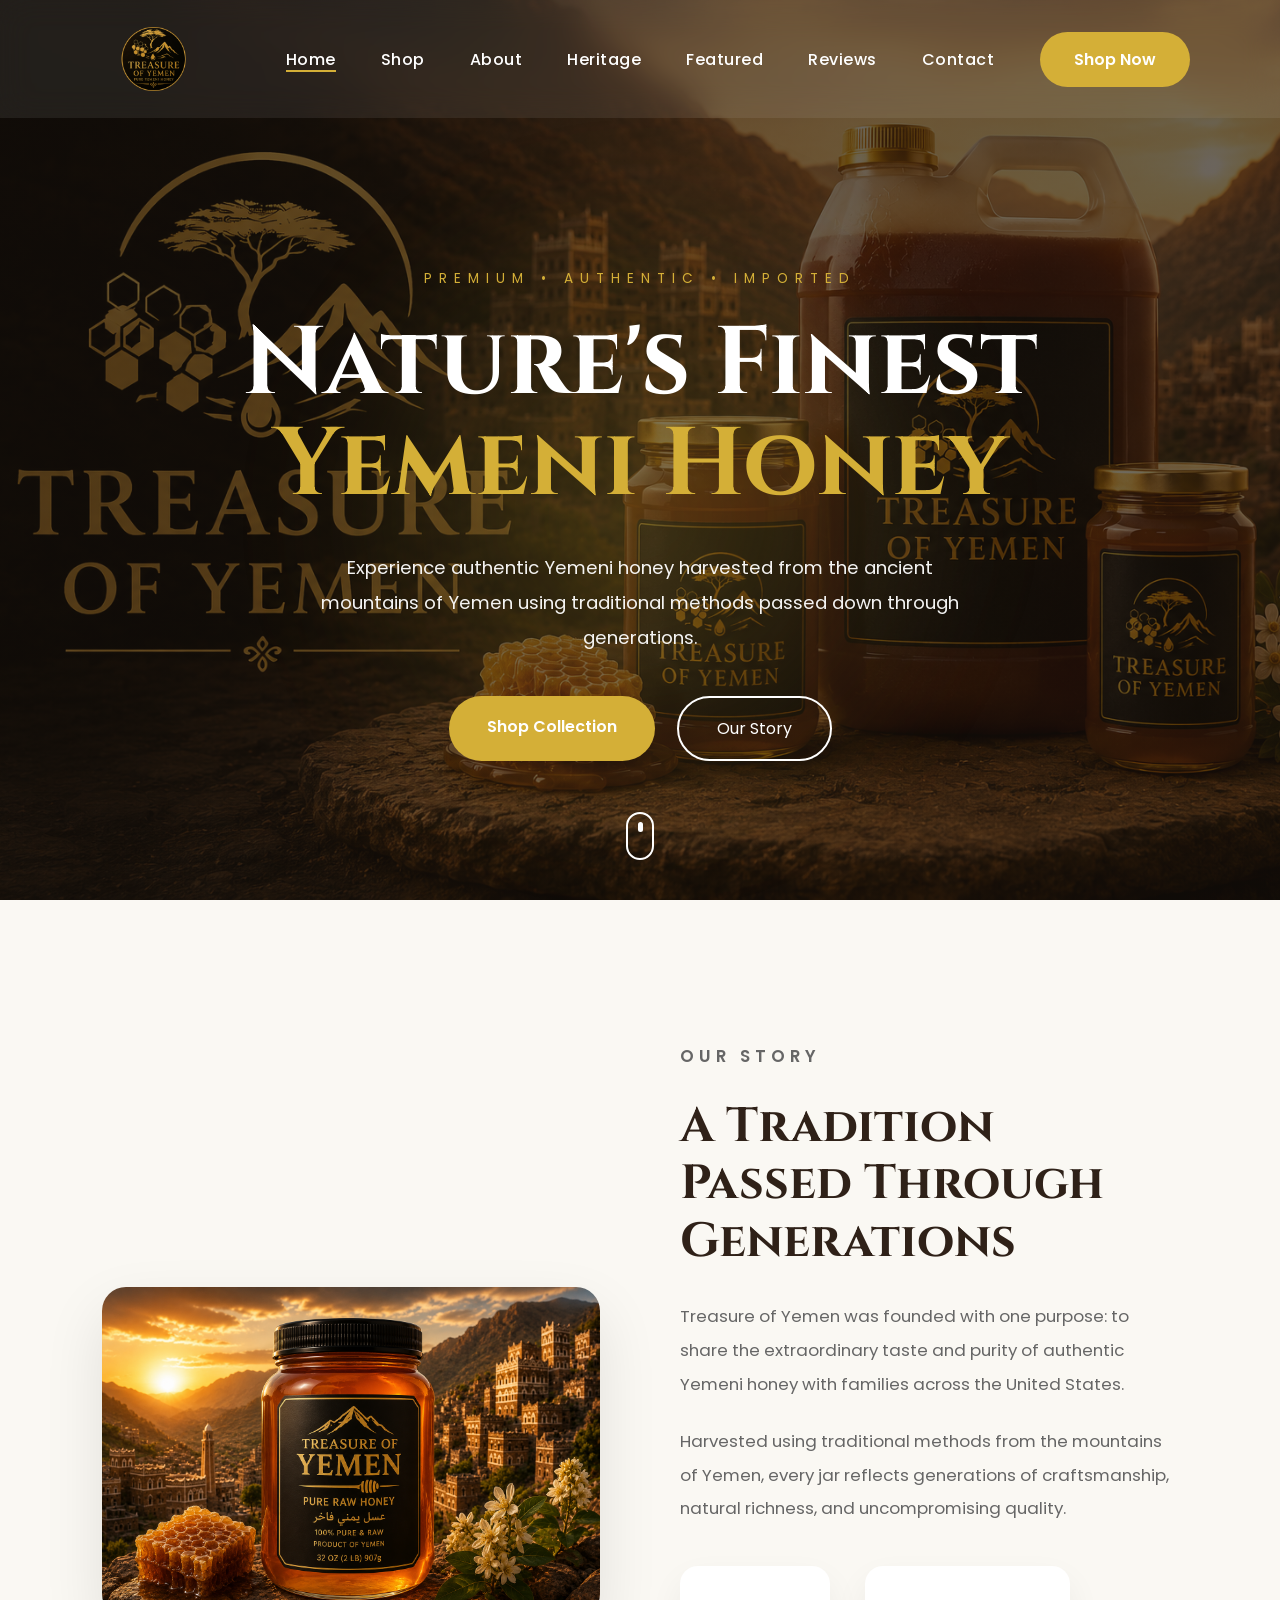
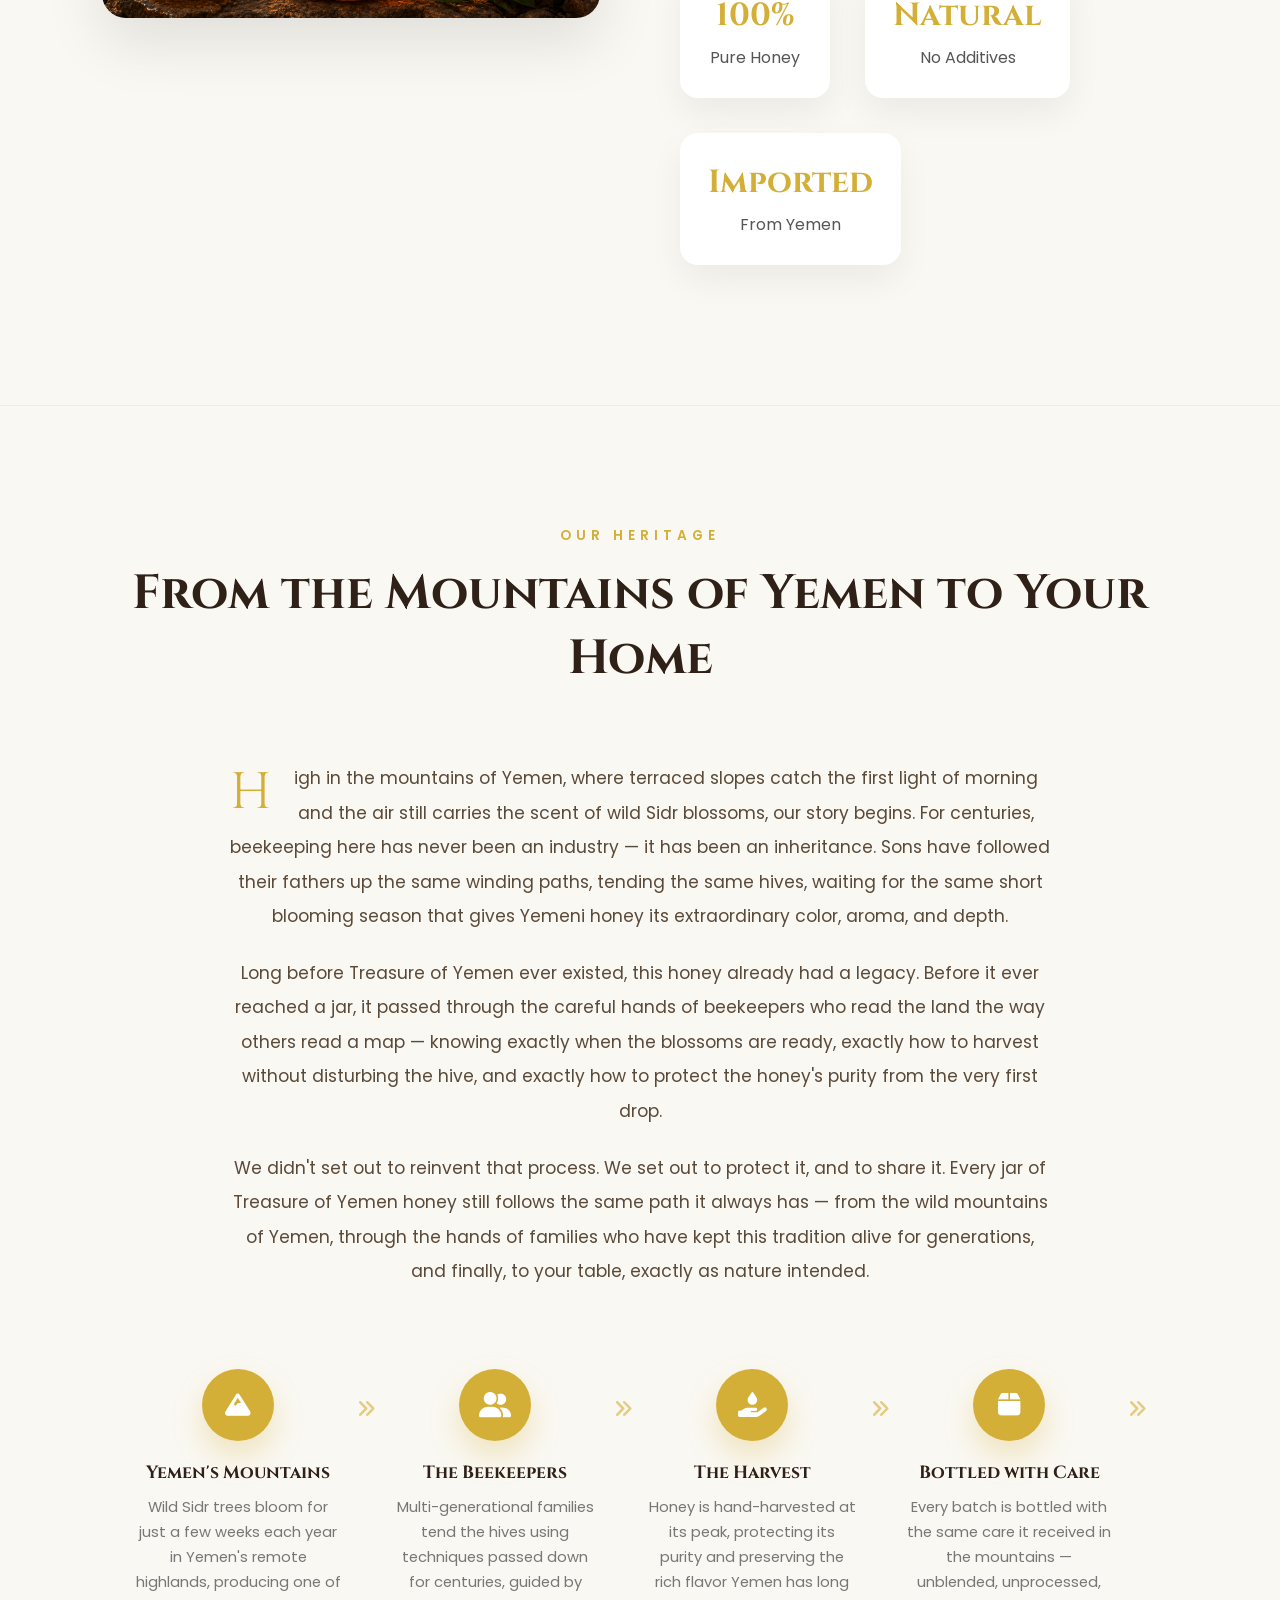
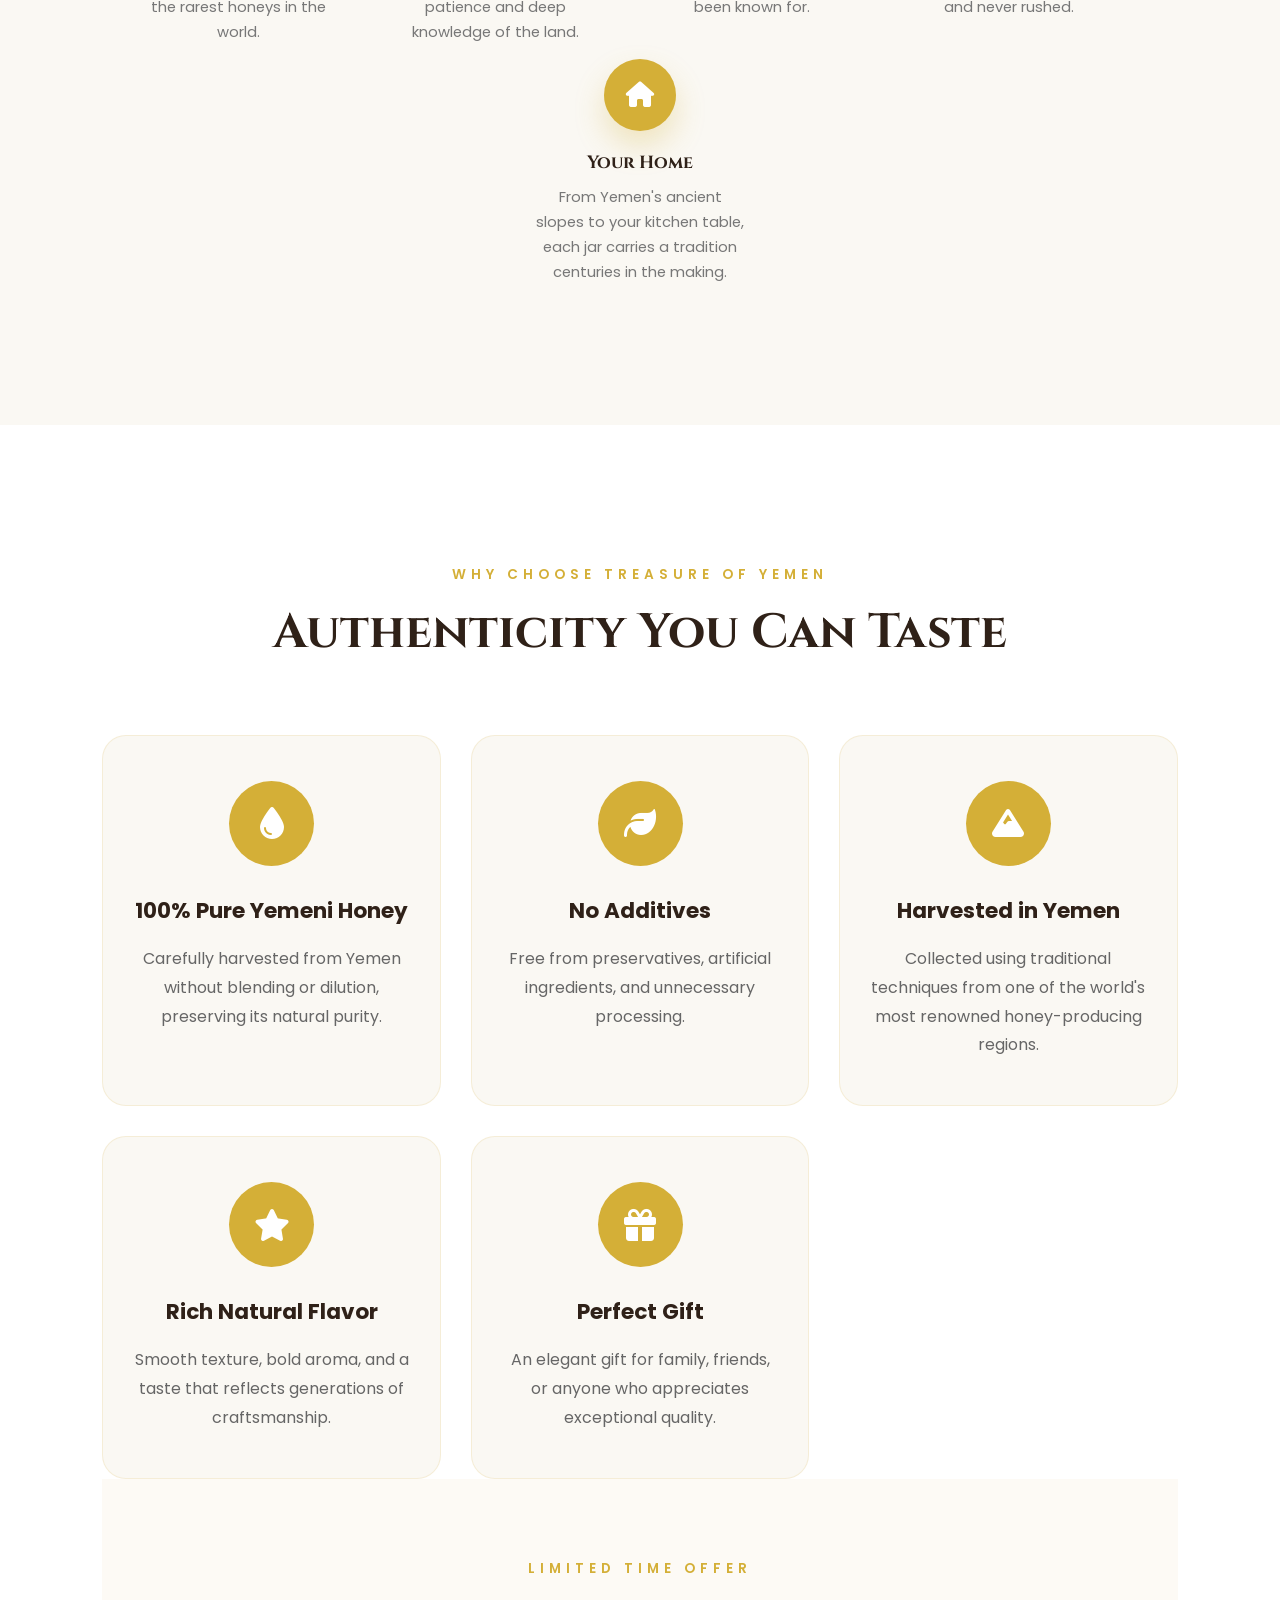
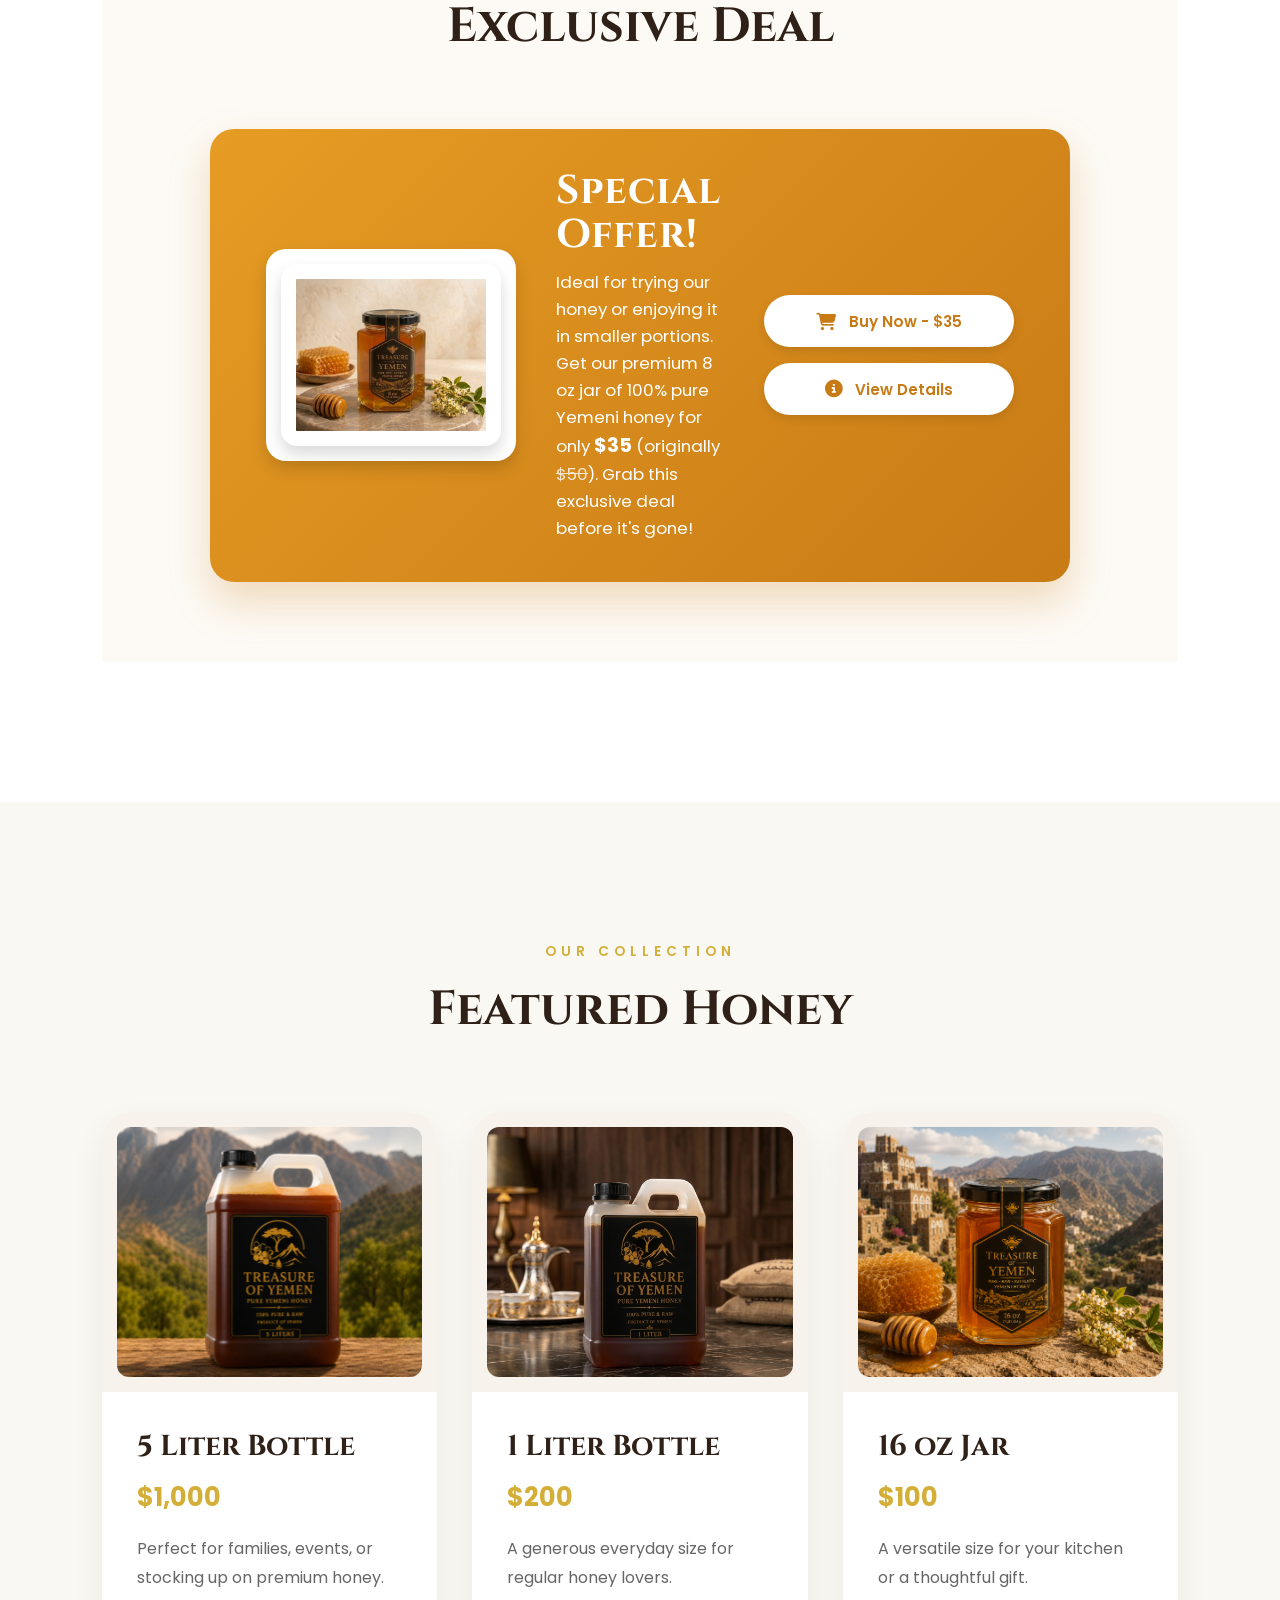
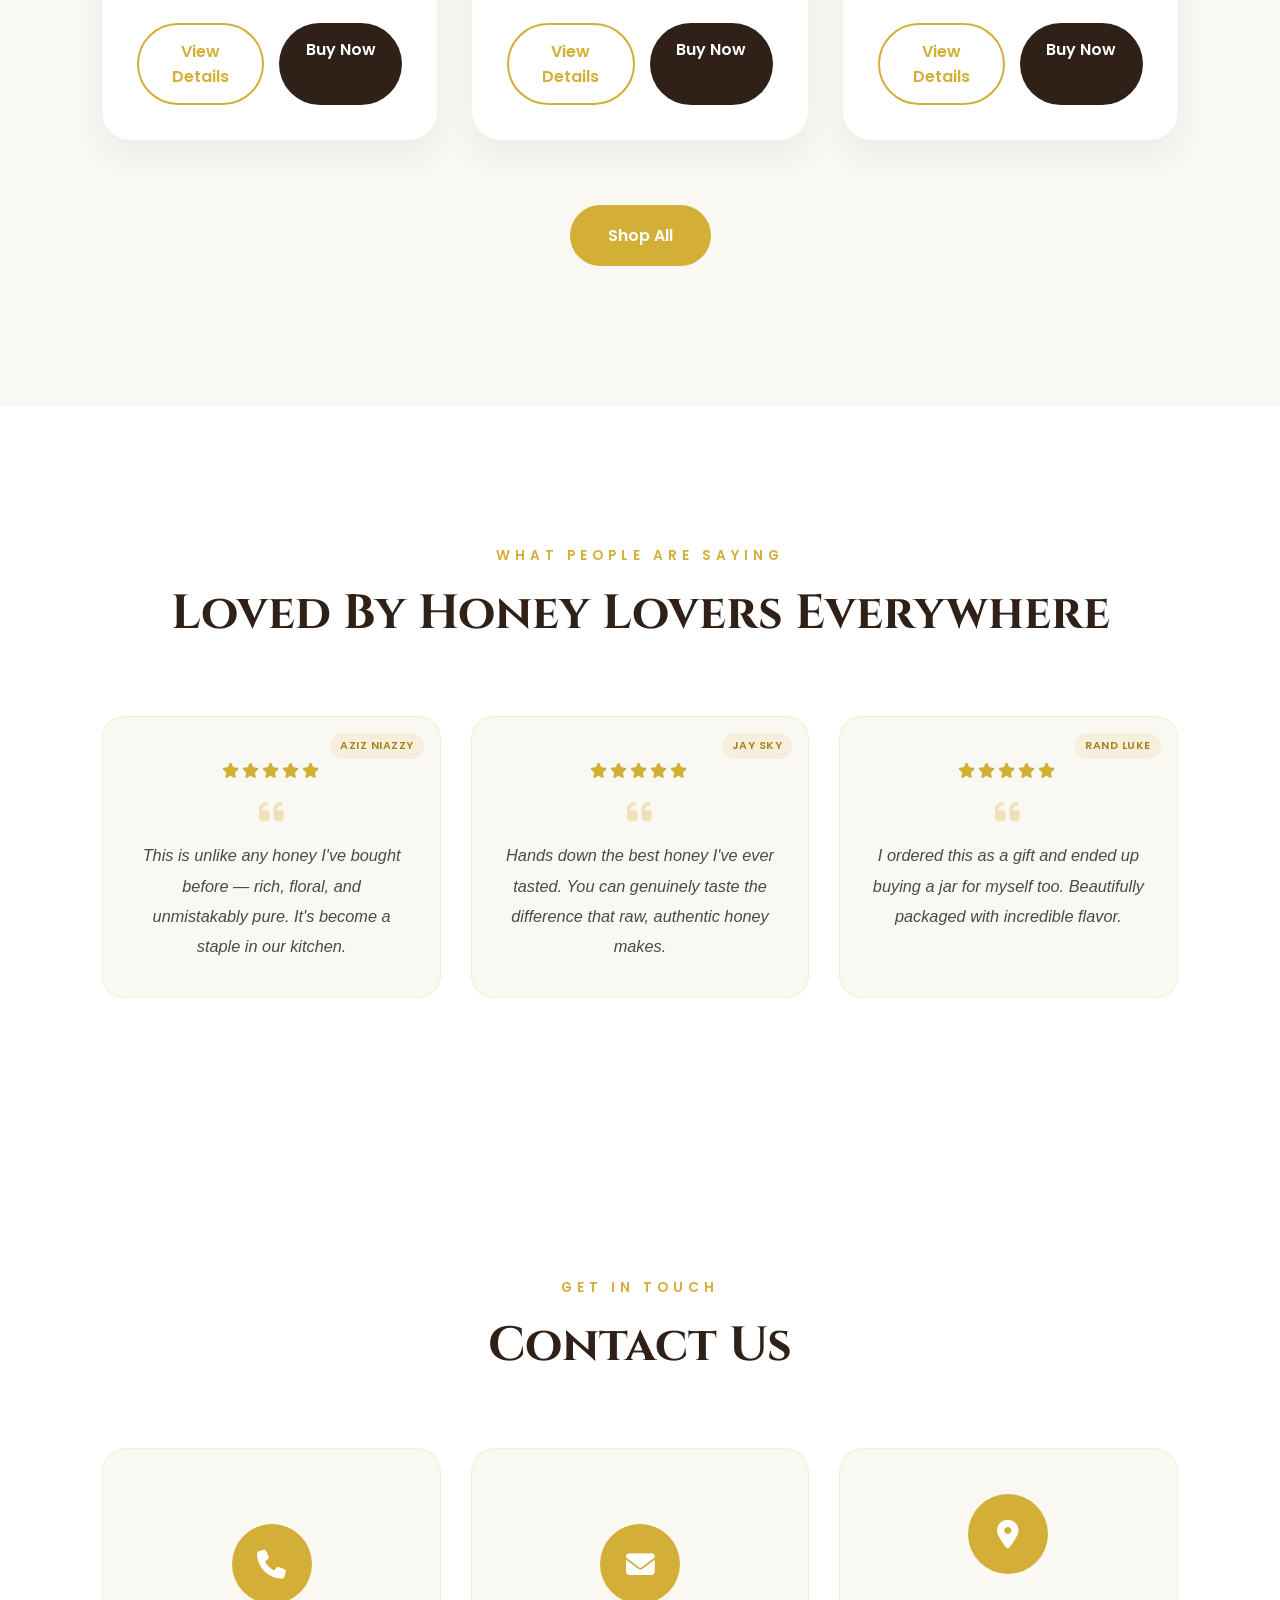
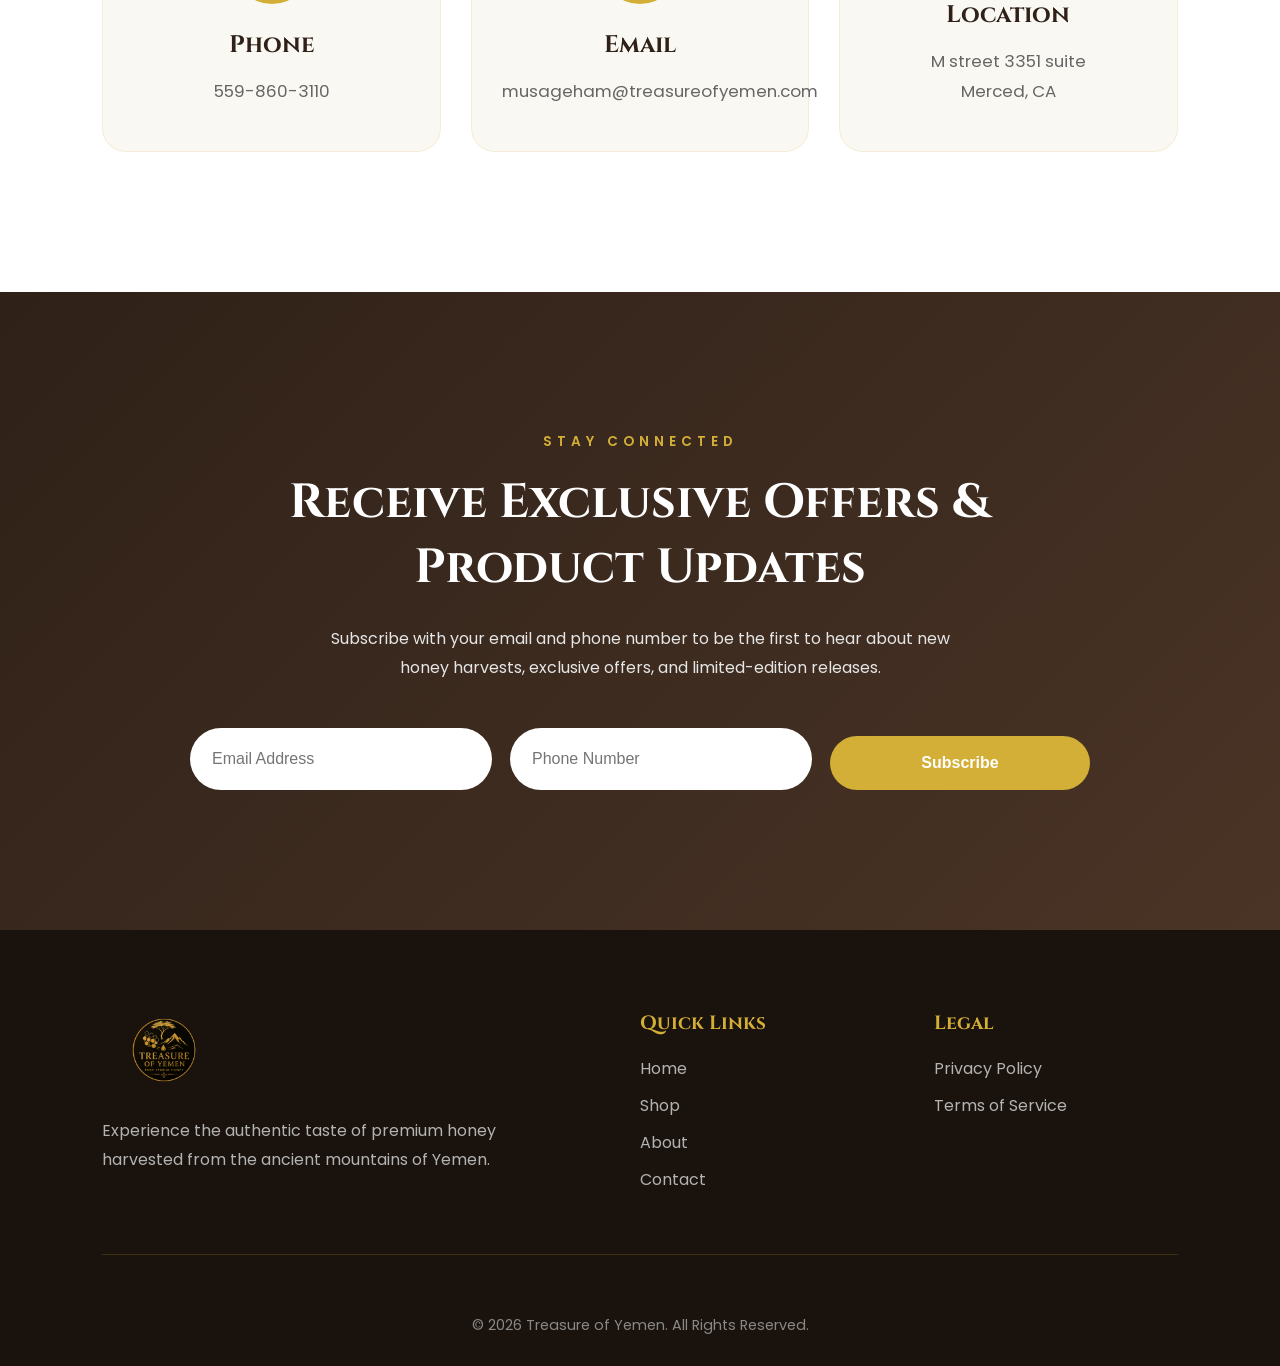
==== commit 86df4a01: "Update index.html" ====
--- a/index.html
+++ b/index.html
@@ -449,6 +449,10 @@
 </section>
 
 <!-- ================= REVIEWS =================
+     Heads up: the quotes below are placeholder/sample copy only —
+     no real customer said these. Swap them for genuine reviews (or
+     wire up a widget like Google Reviews, Trustpilot, or Judge.me)
+     before this goes live, so visitors always see real feedback. -->
 
 <section class="reviews" id="reviews">
 
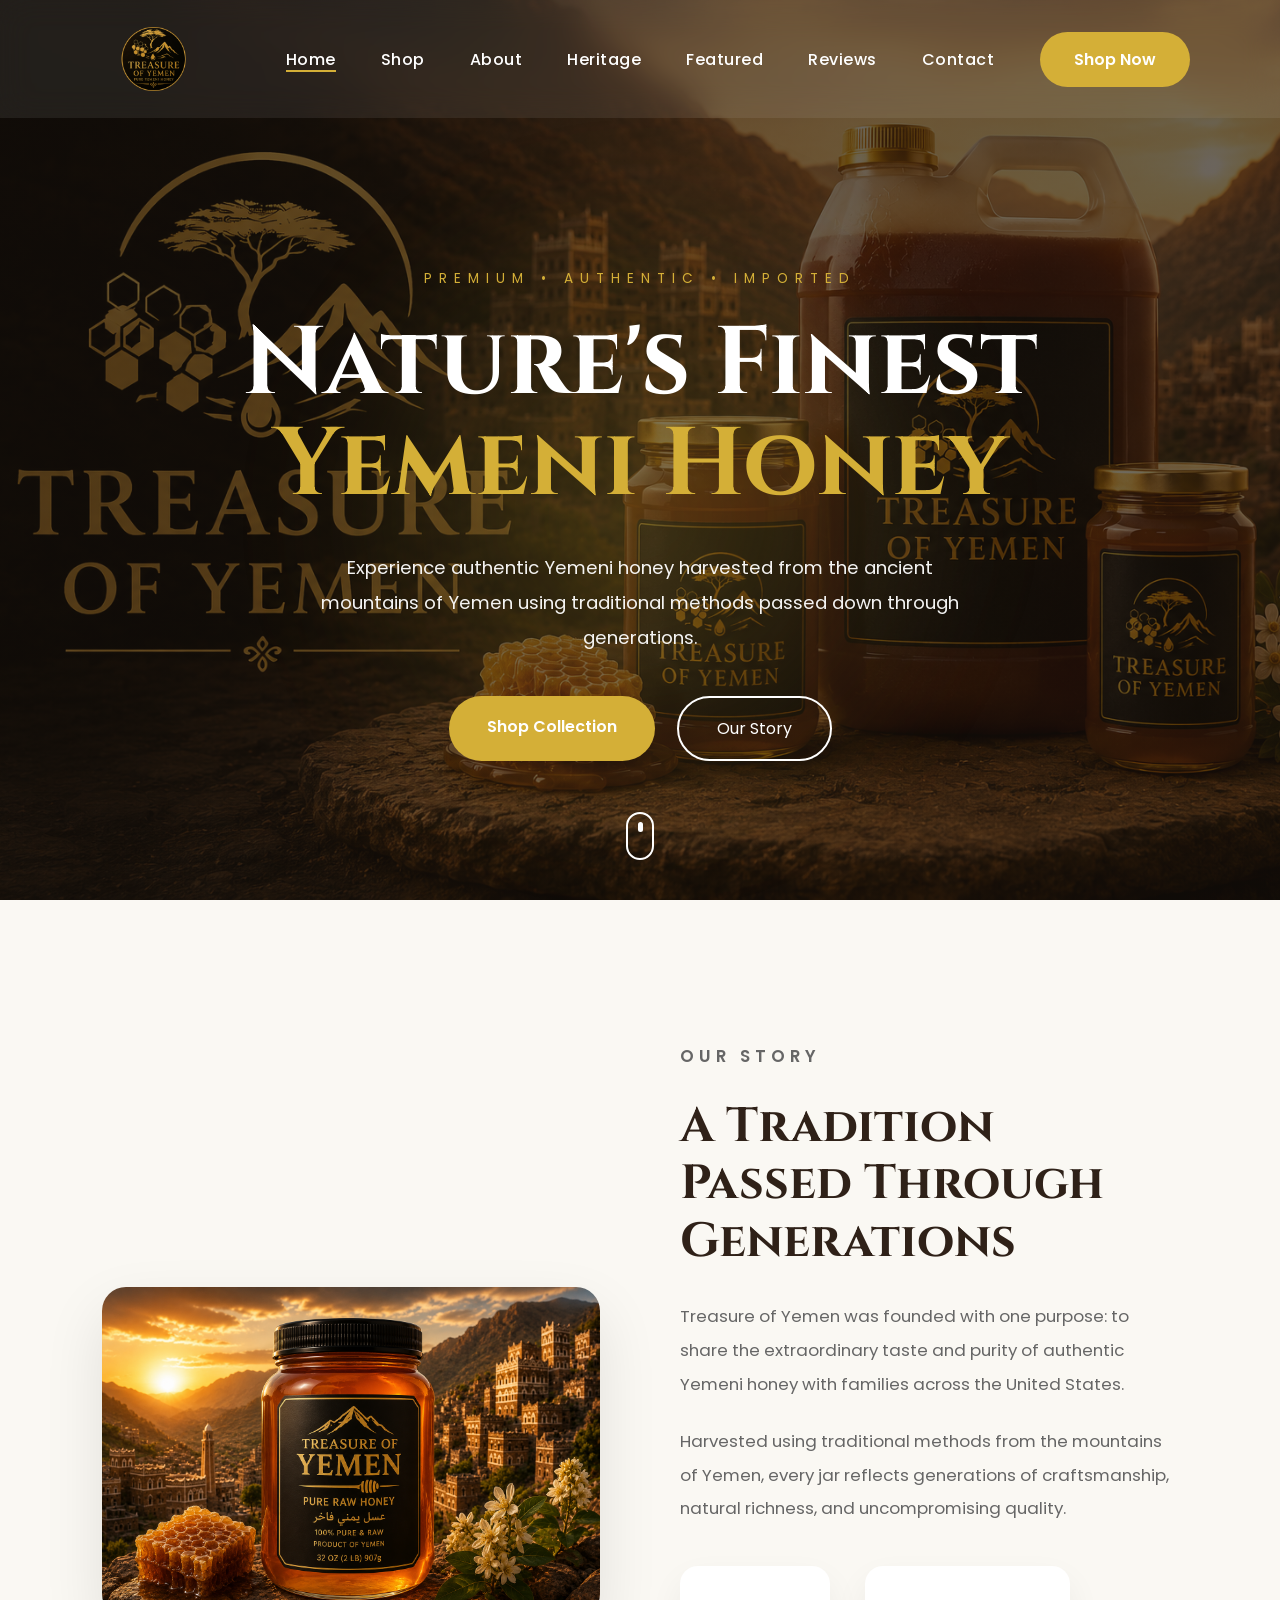
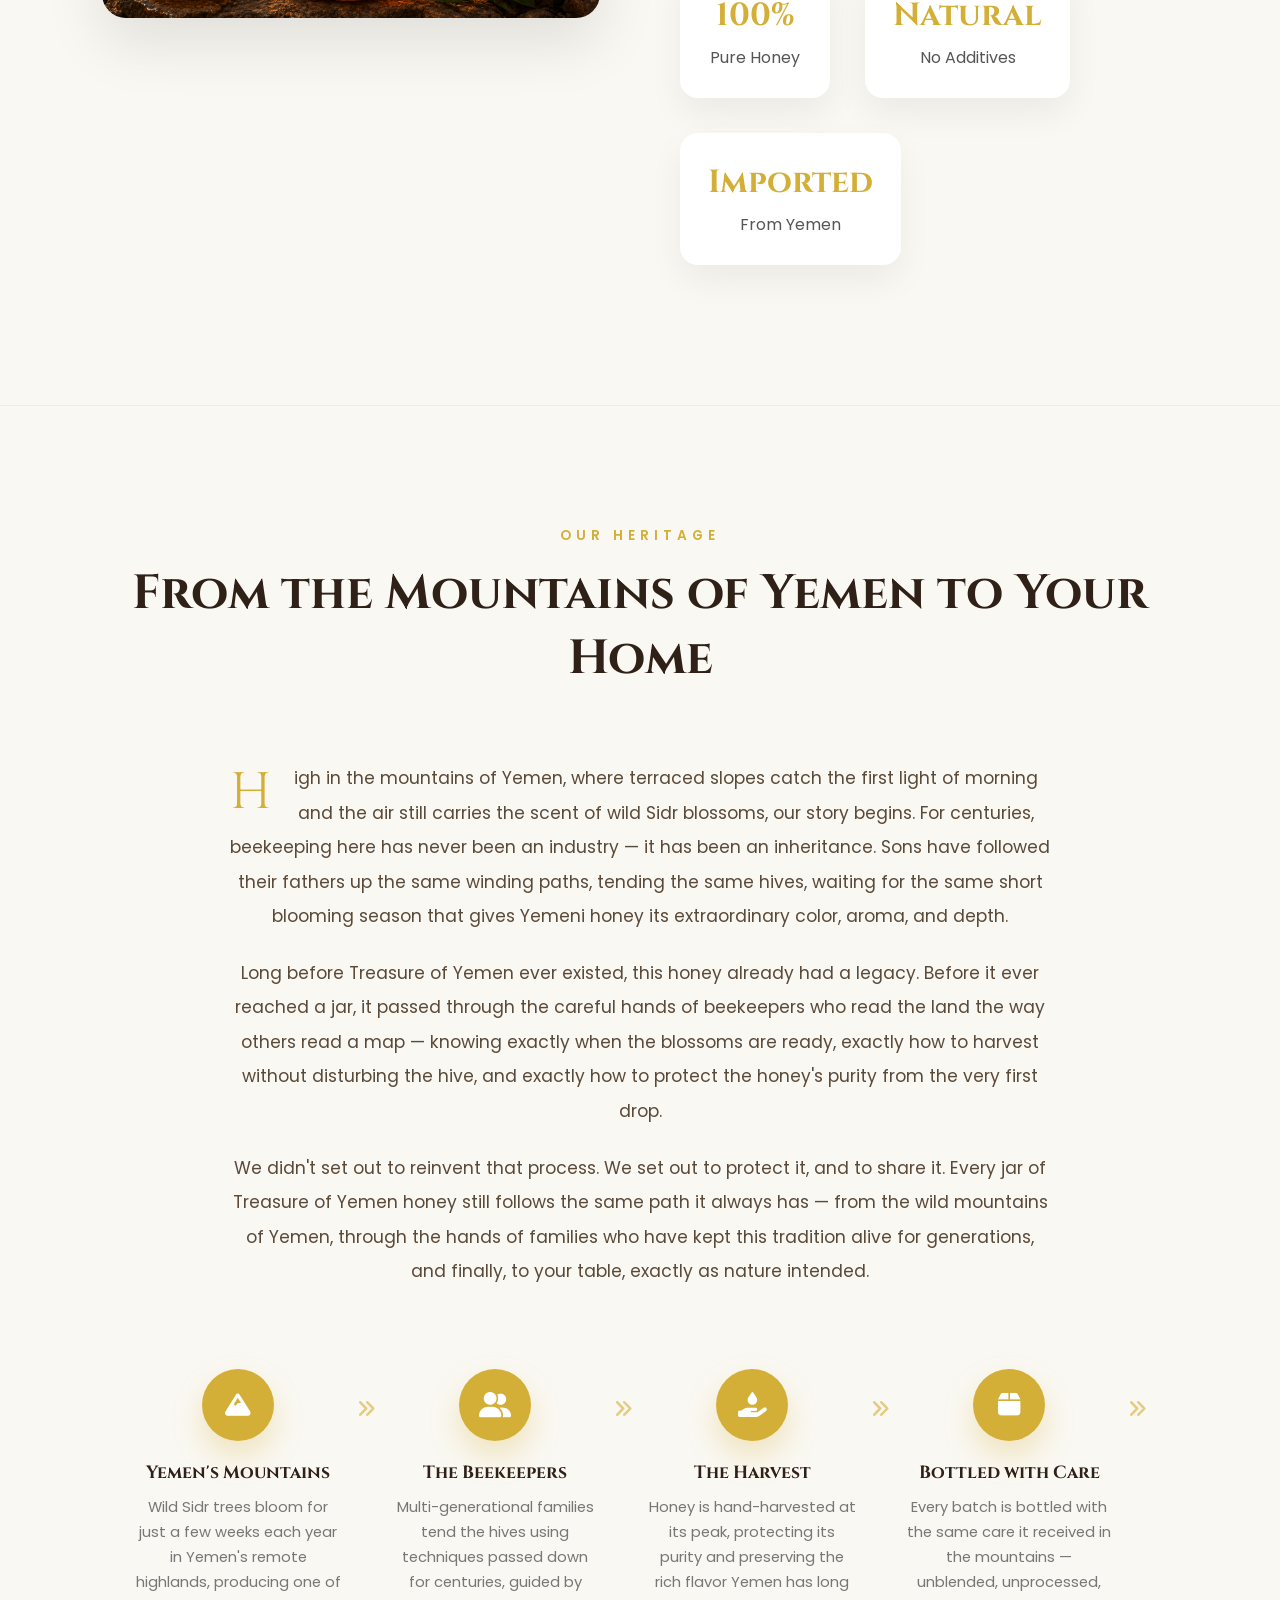
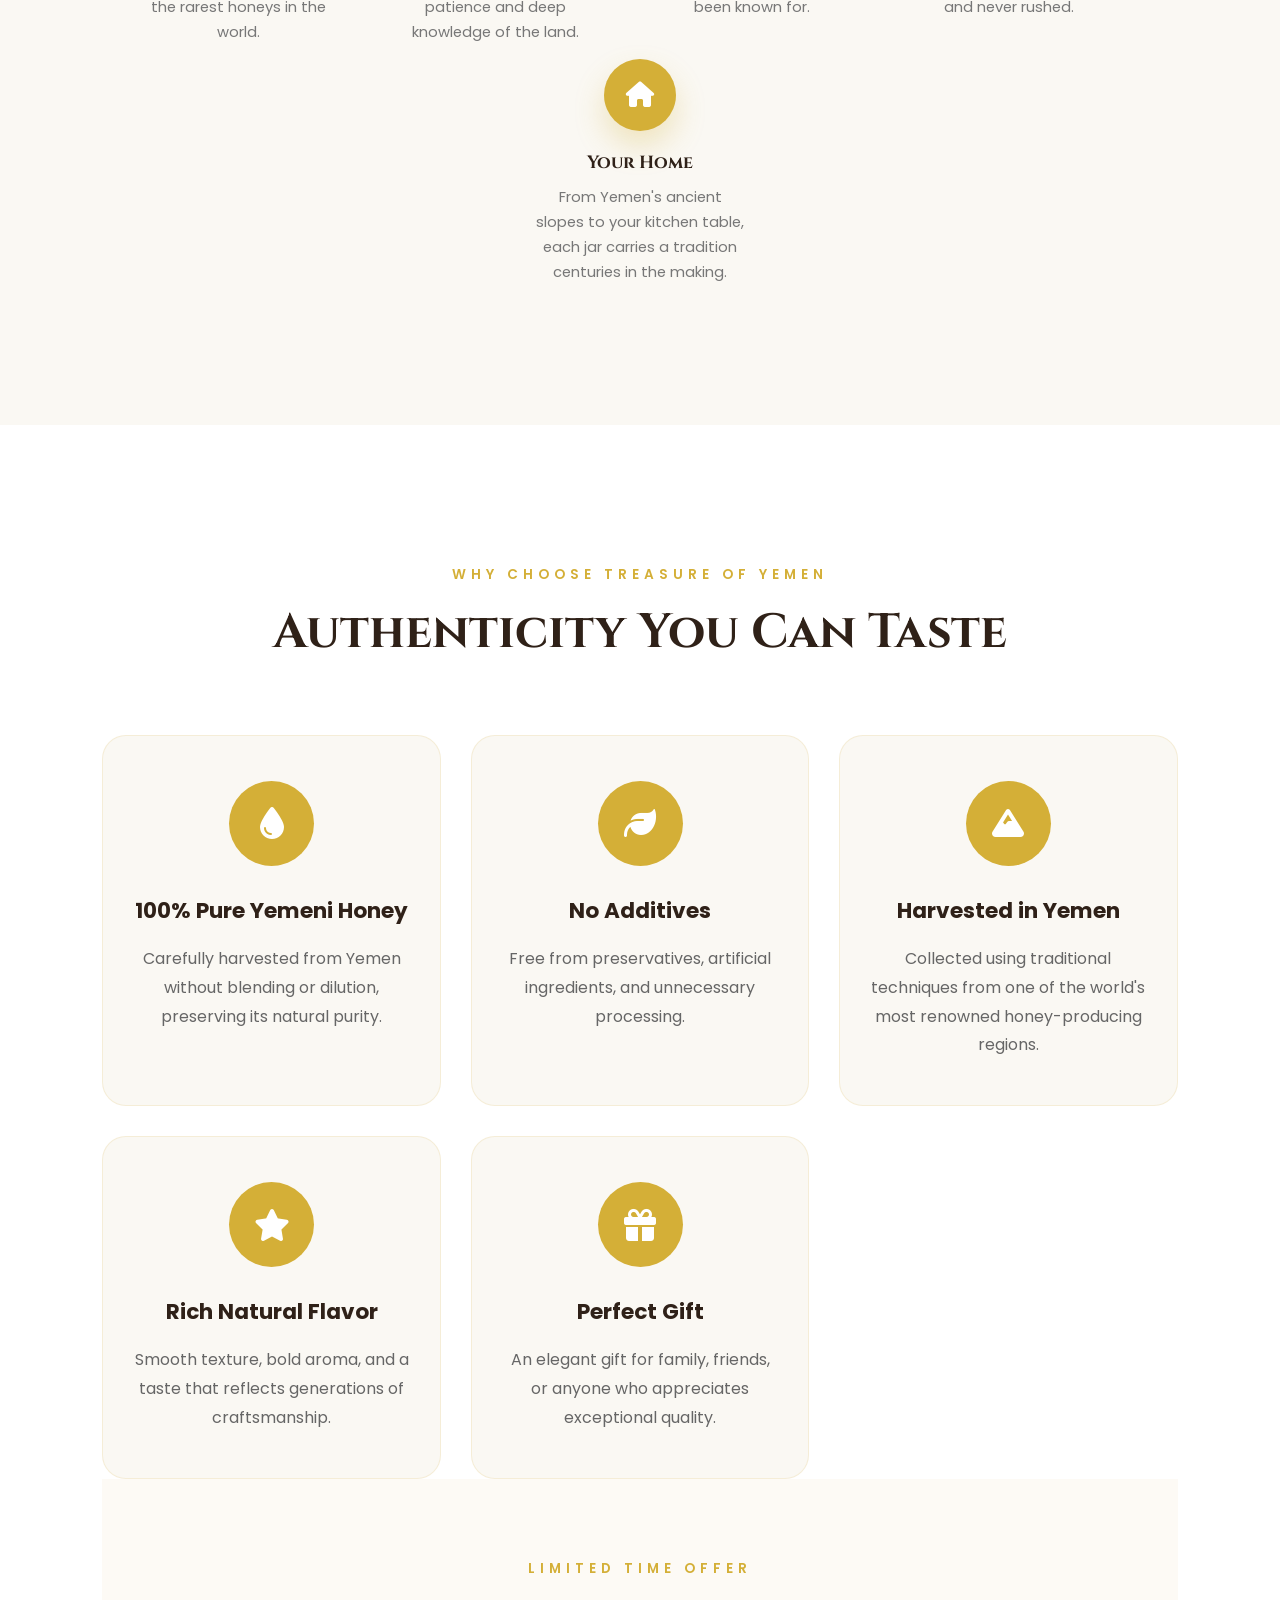
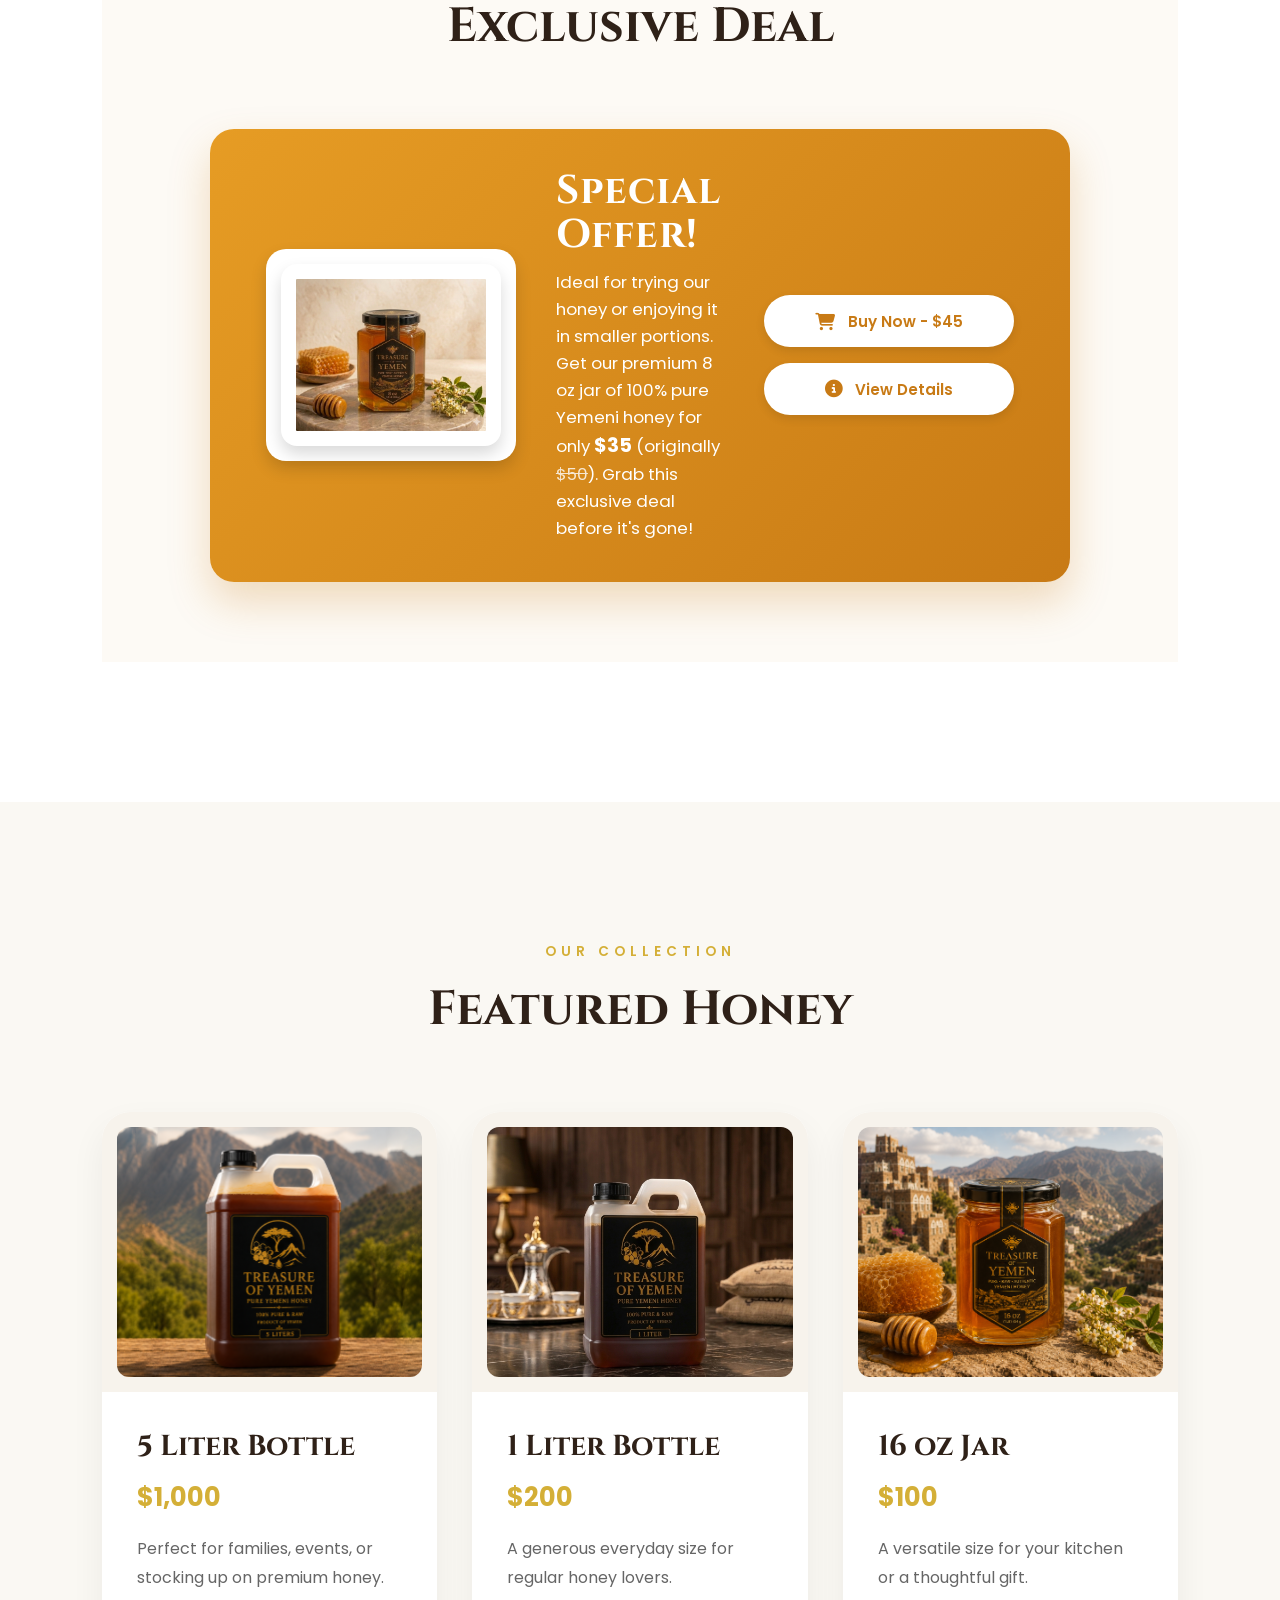
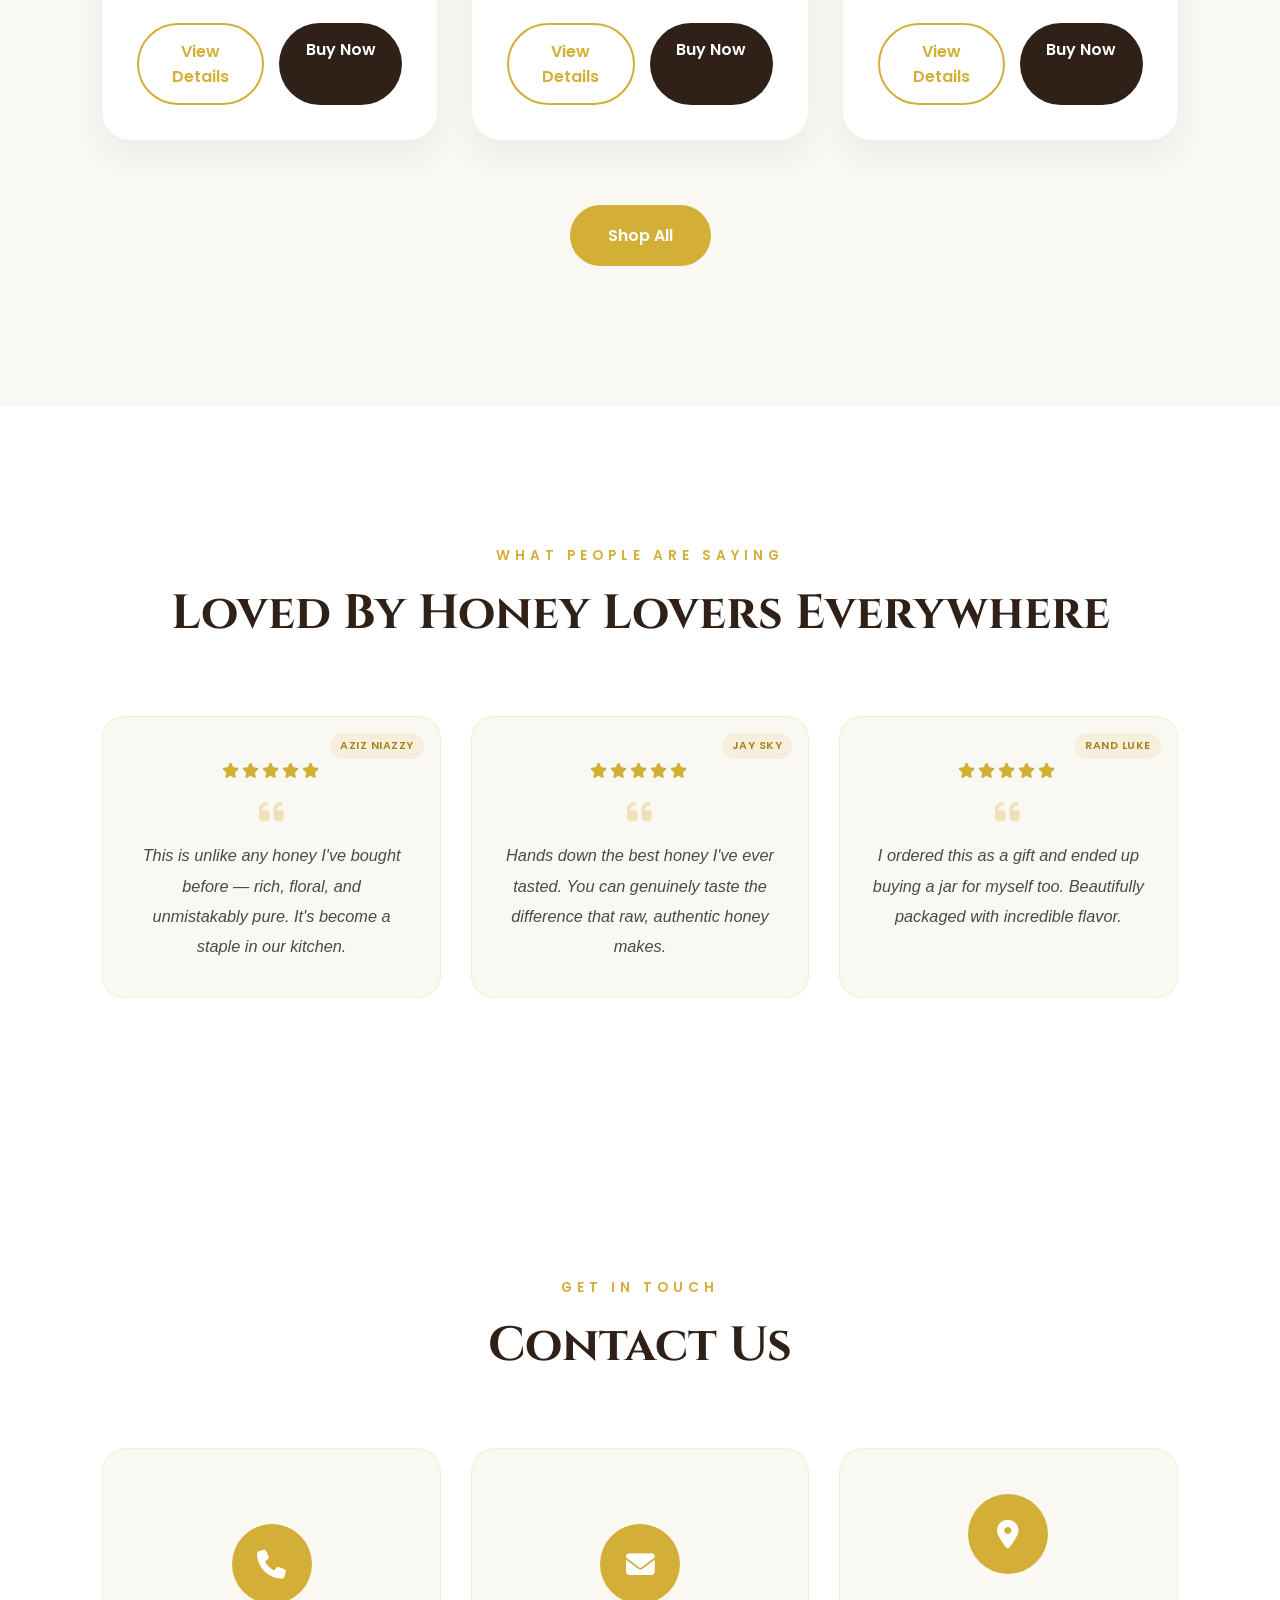
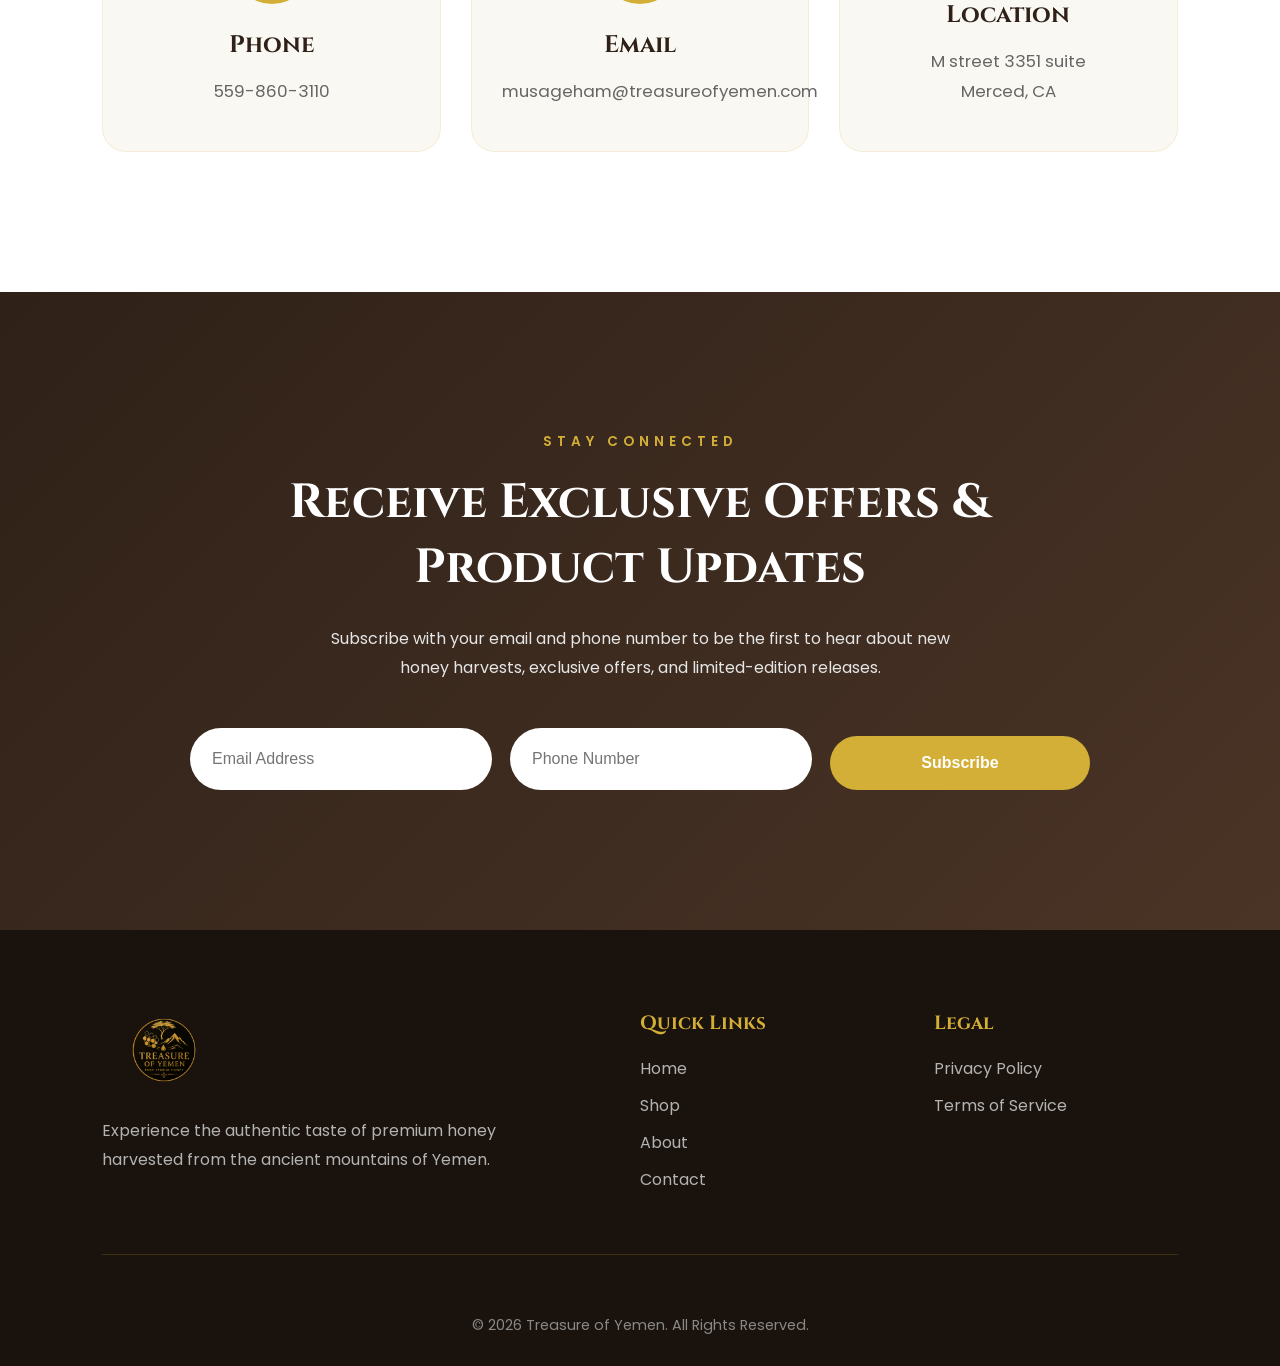
==== commit 3f3f995f: "Update index.html" ====
--- a/index.html
+++ b/index.html
@@ -364,8 +364,8 @@
         <!-- Right Side: Action Buttons -->
         <div class="sb-right">
             <!-- Buy Now Button -->
-            <a href="YOUR_STRIPE_LINK_HERE" class="sb-btn">
-                <i class="fa-solid fa-cart-shopping"></i> Buy Now - $35
+            <a href="https://buy.stripe.com/test_6oUdR9gKE2hN3QG9u55kk05" class="sb-btn">
+                <i class="fa-solid fa-cart-shopping"></i> Buy Now - $45
             </a>
             <!-- View Details Button -->
             <a href="8ozjar.html" class="sb-btn">
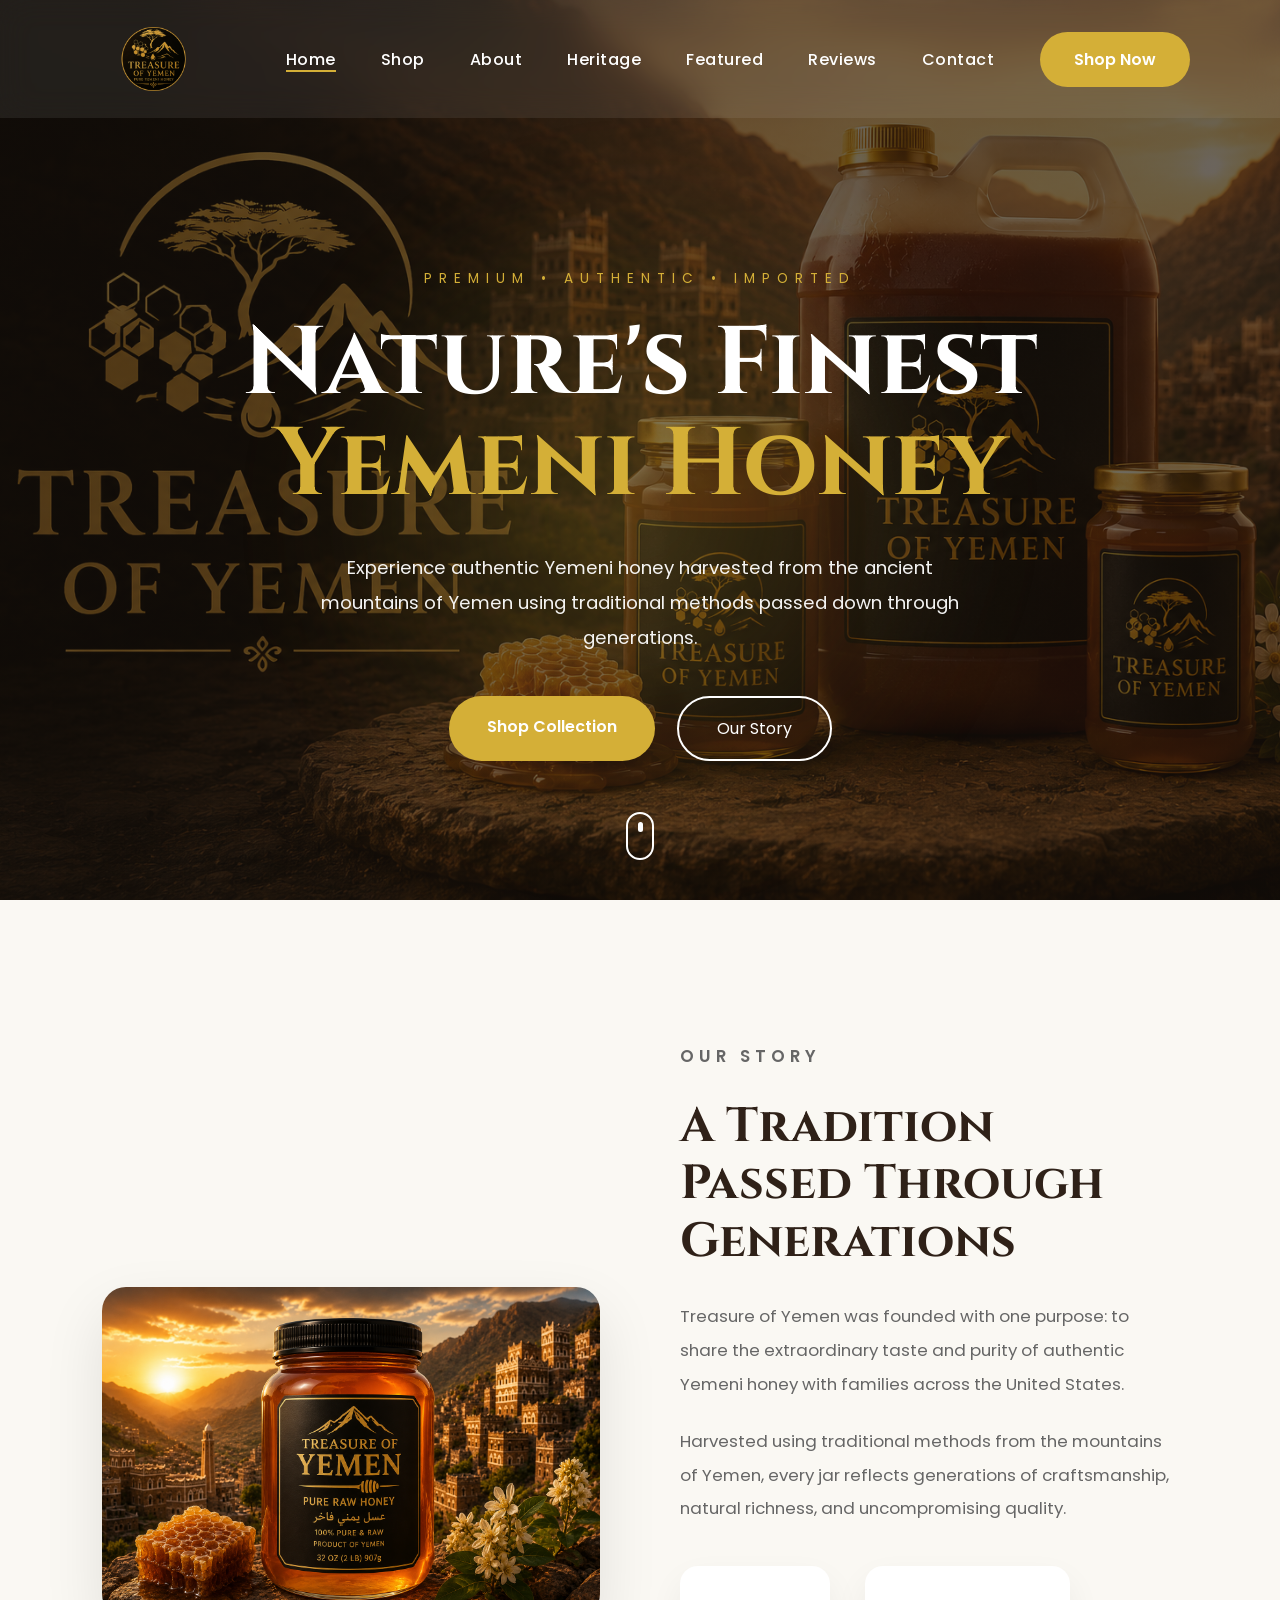
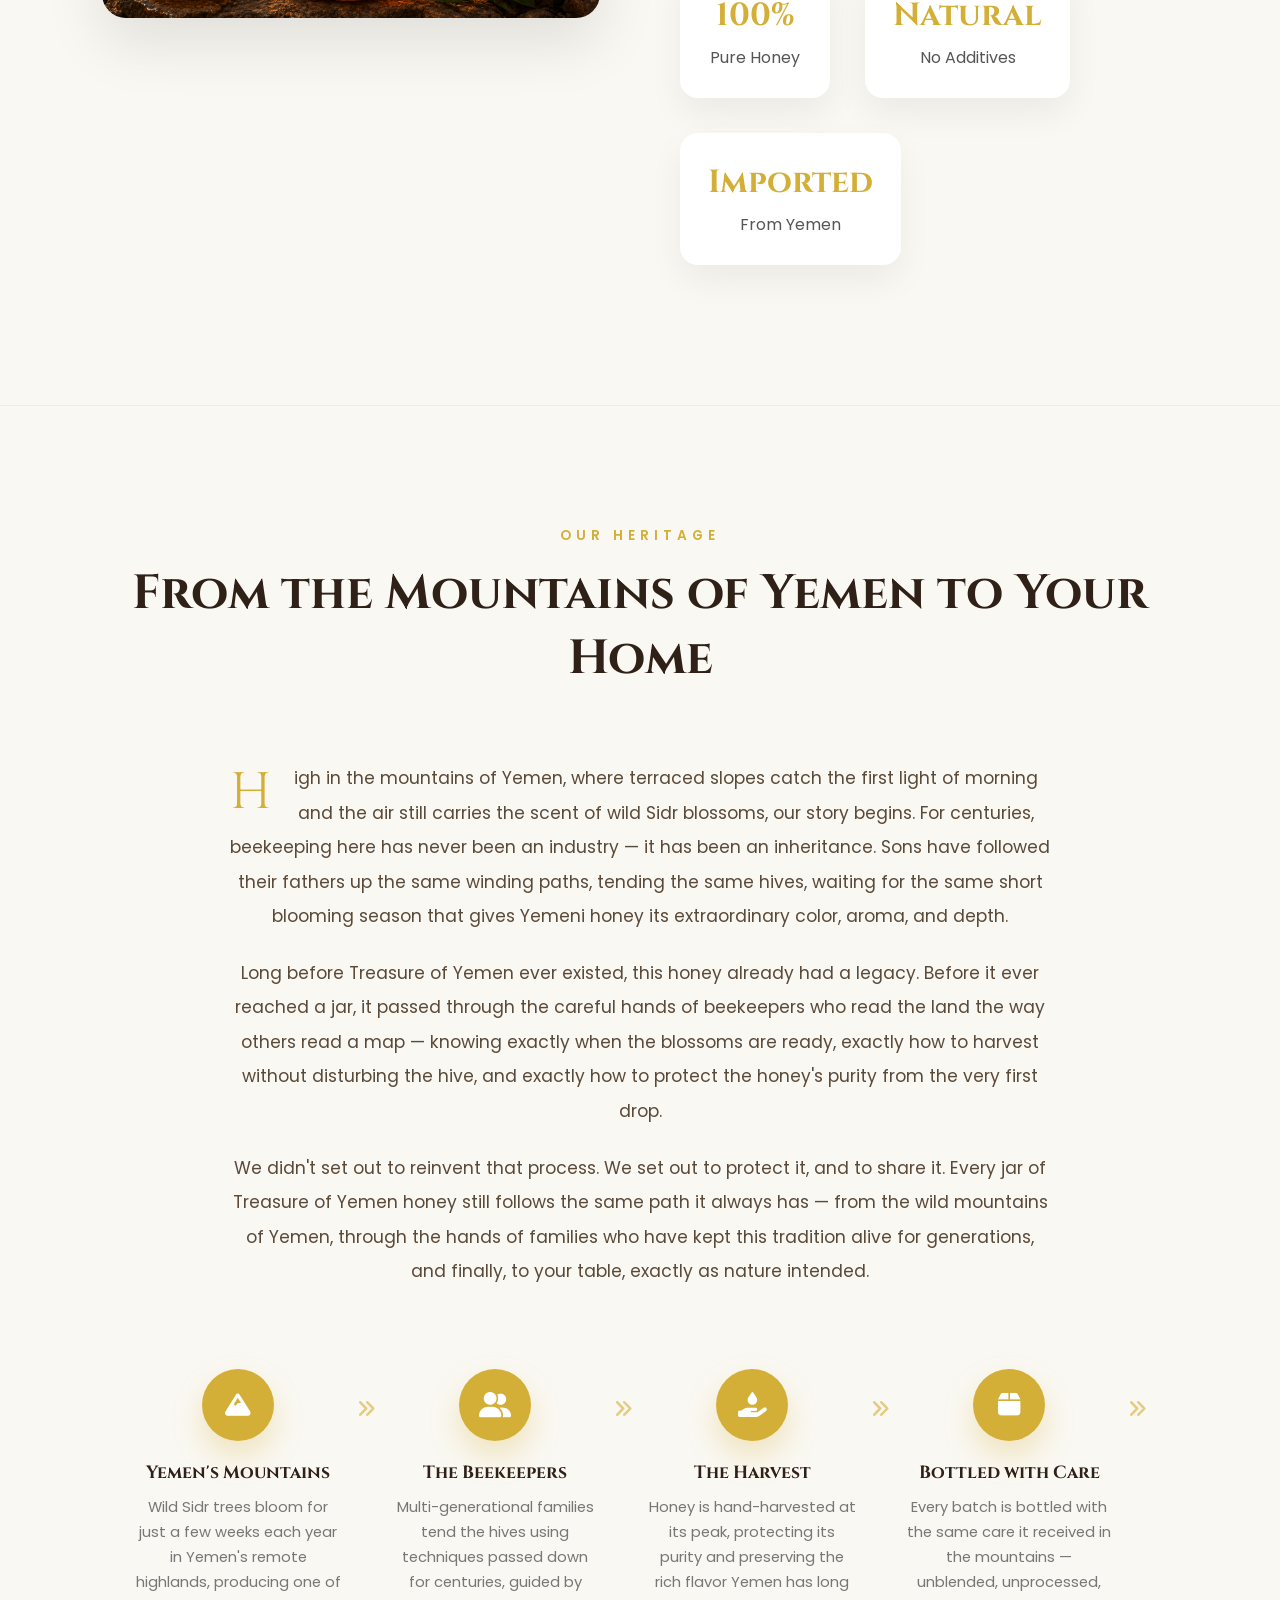
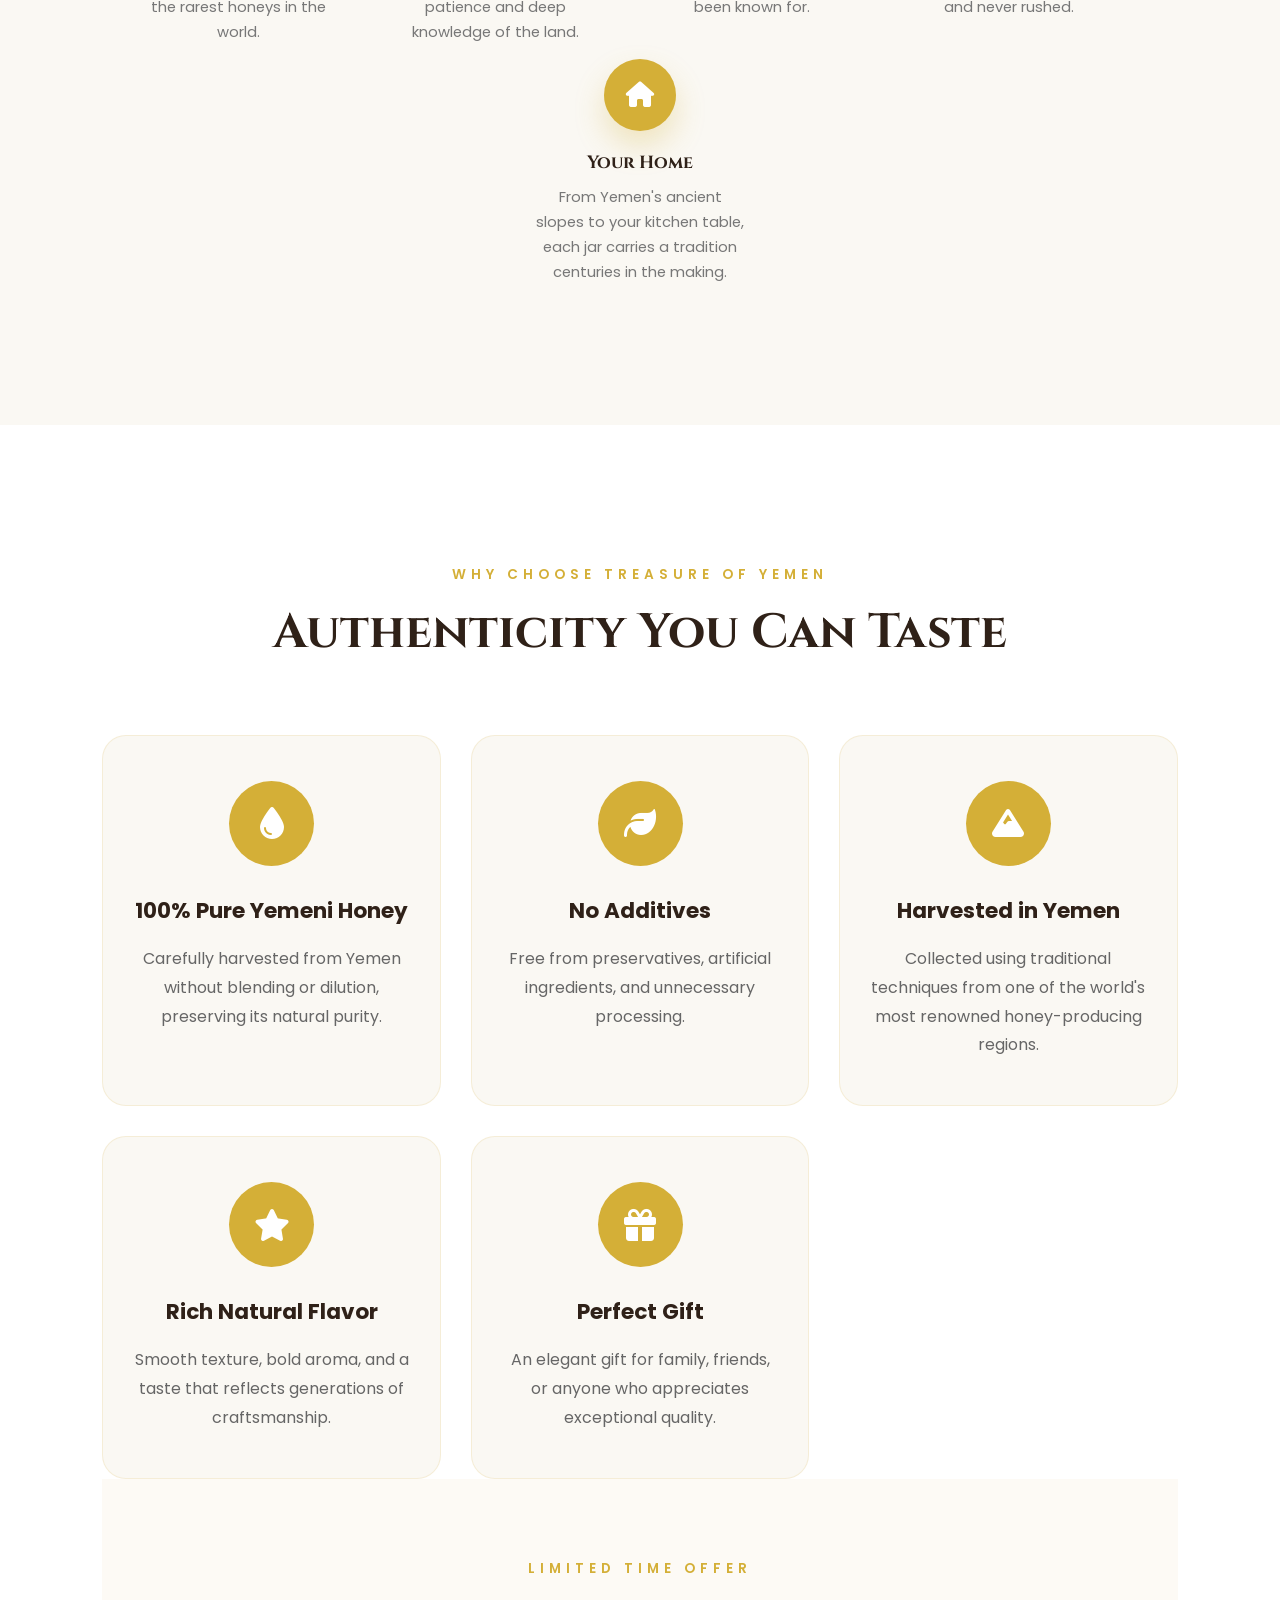
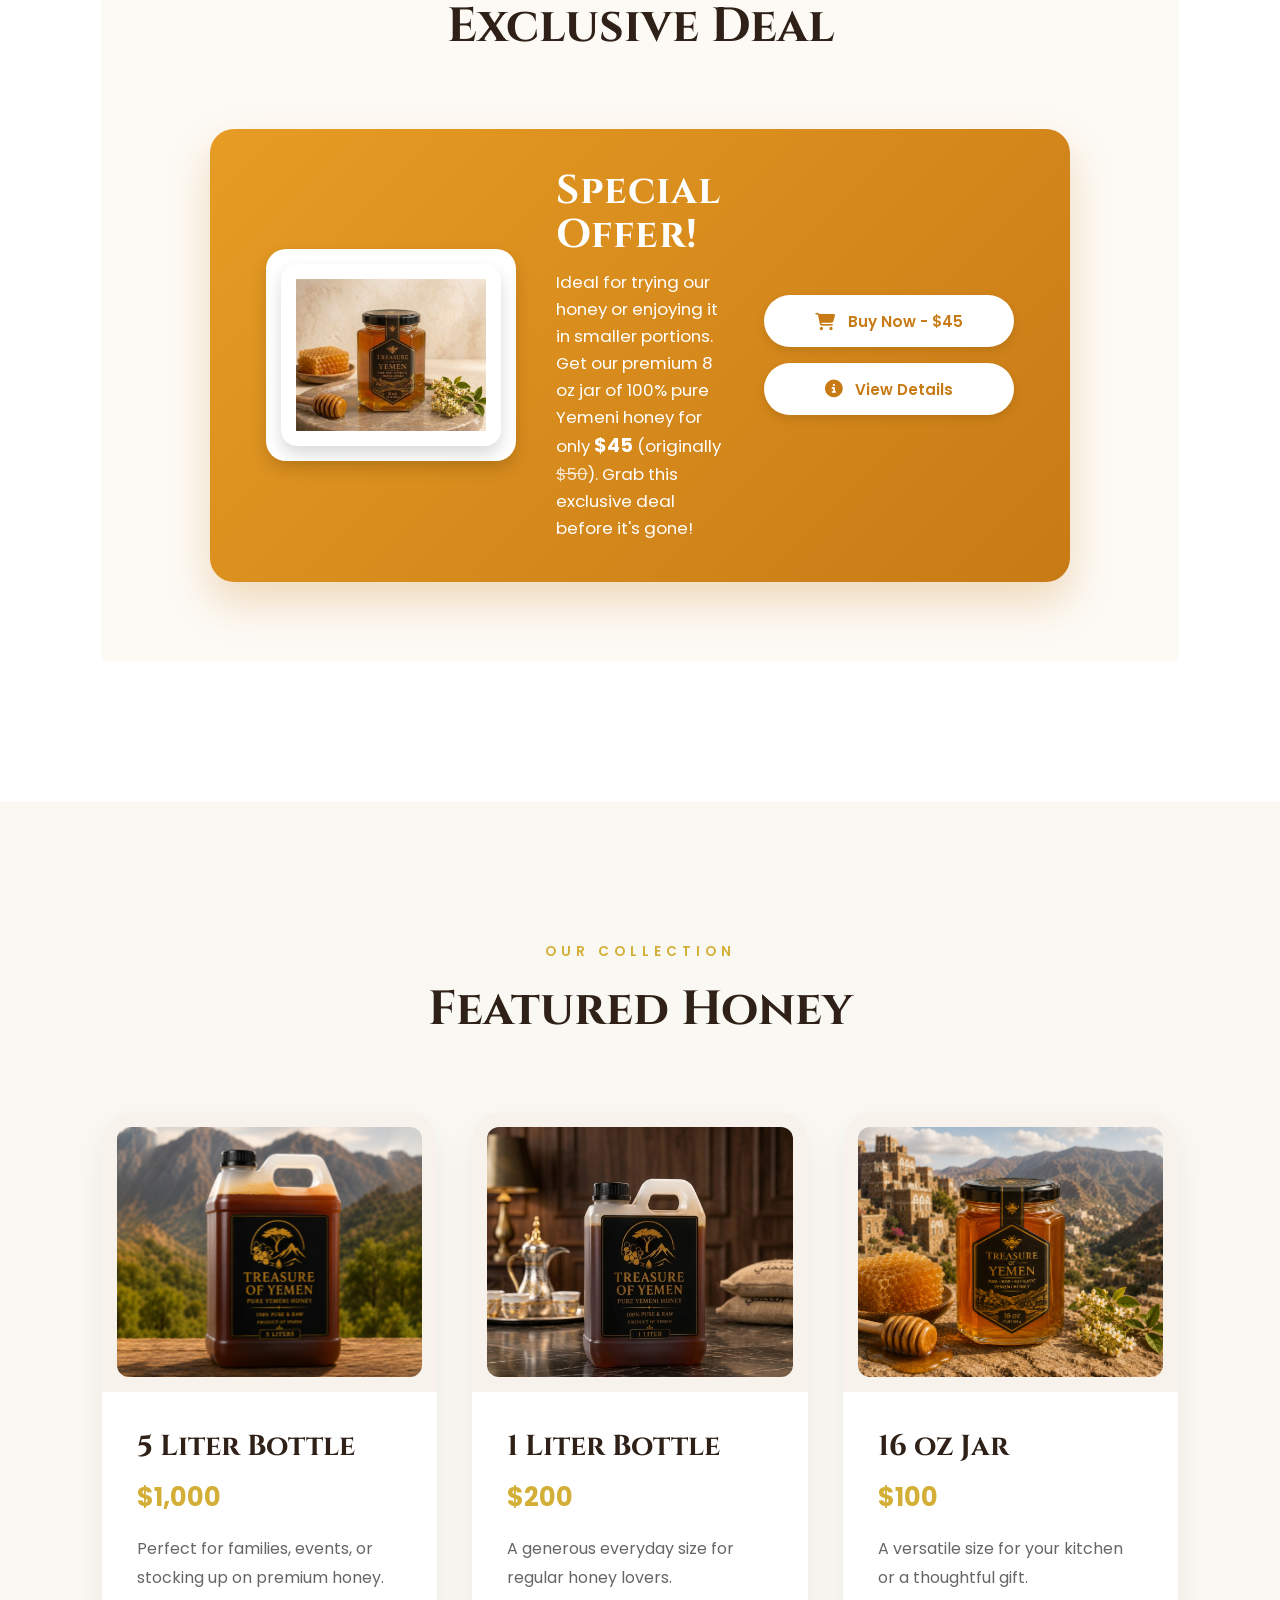
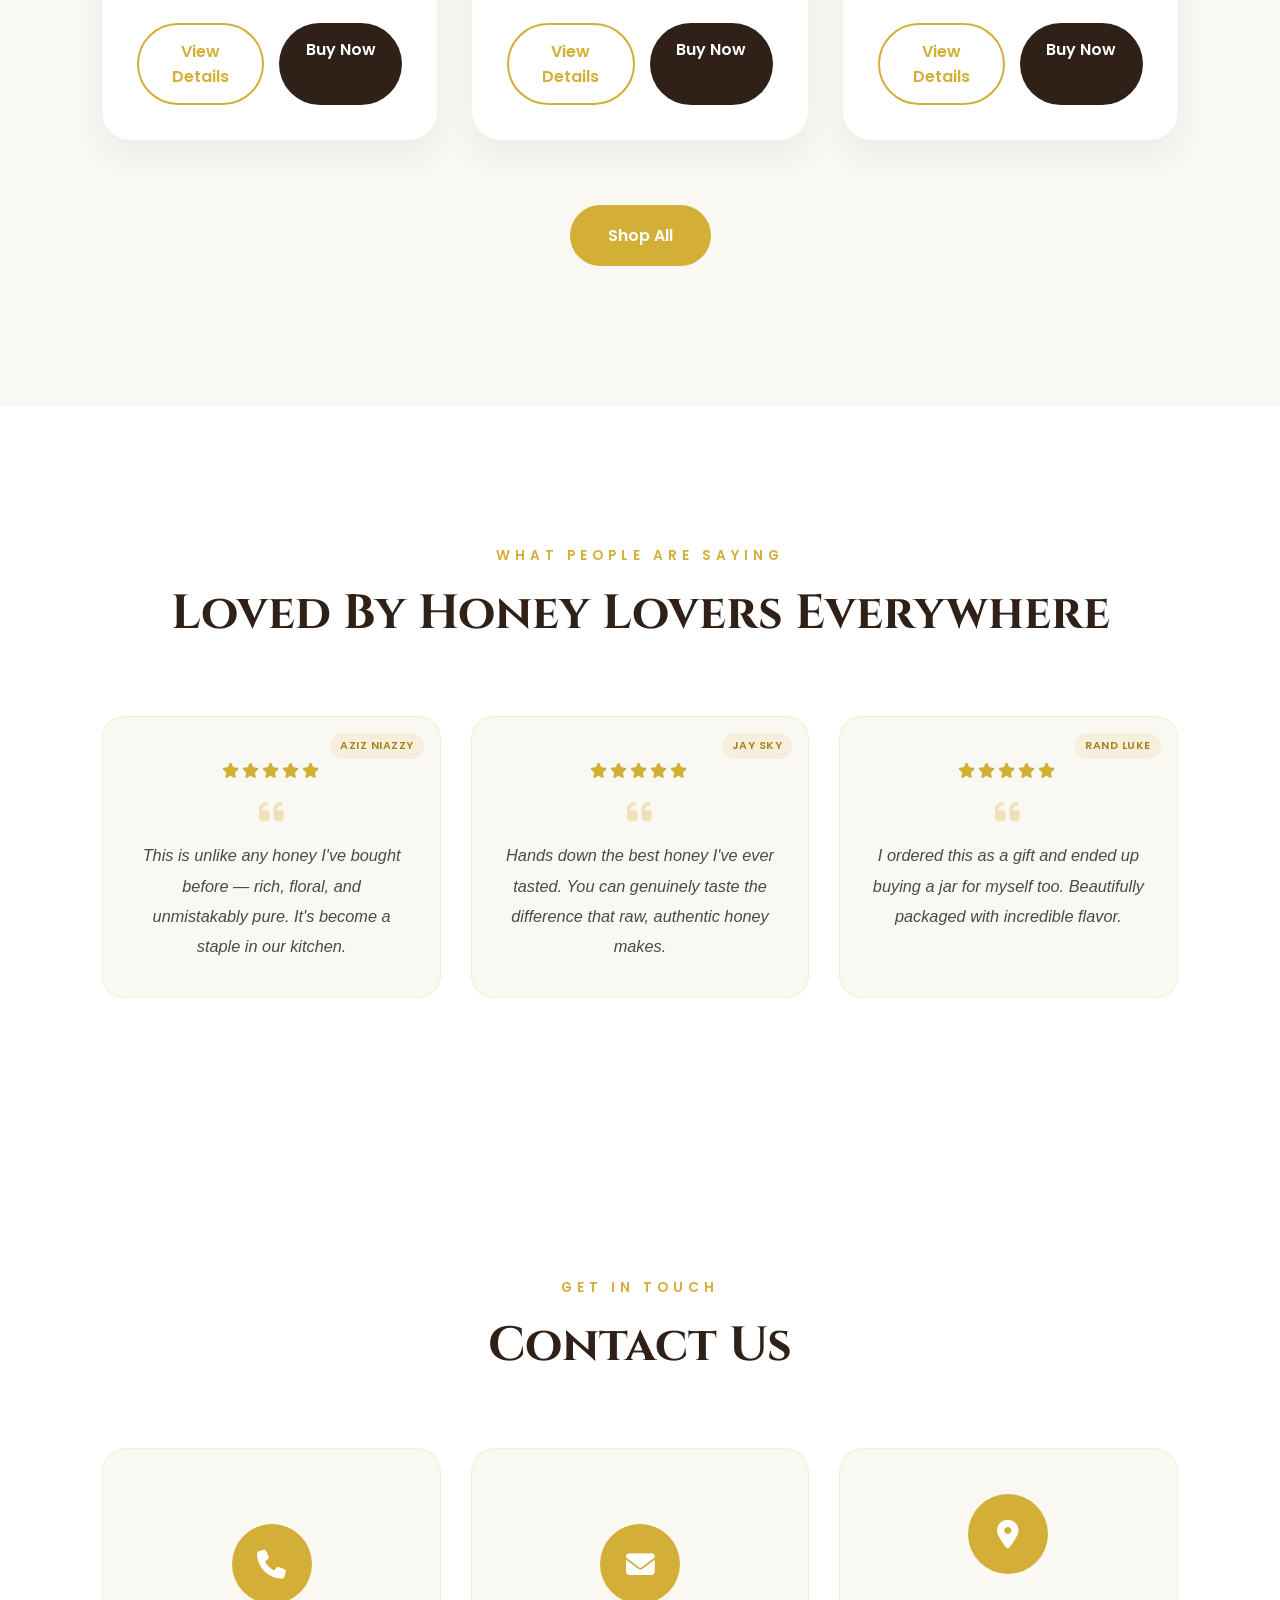
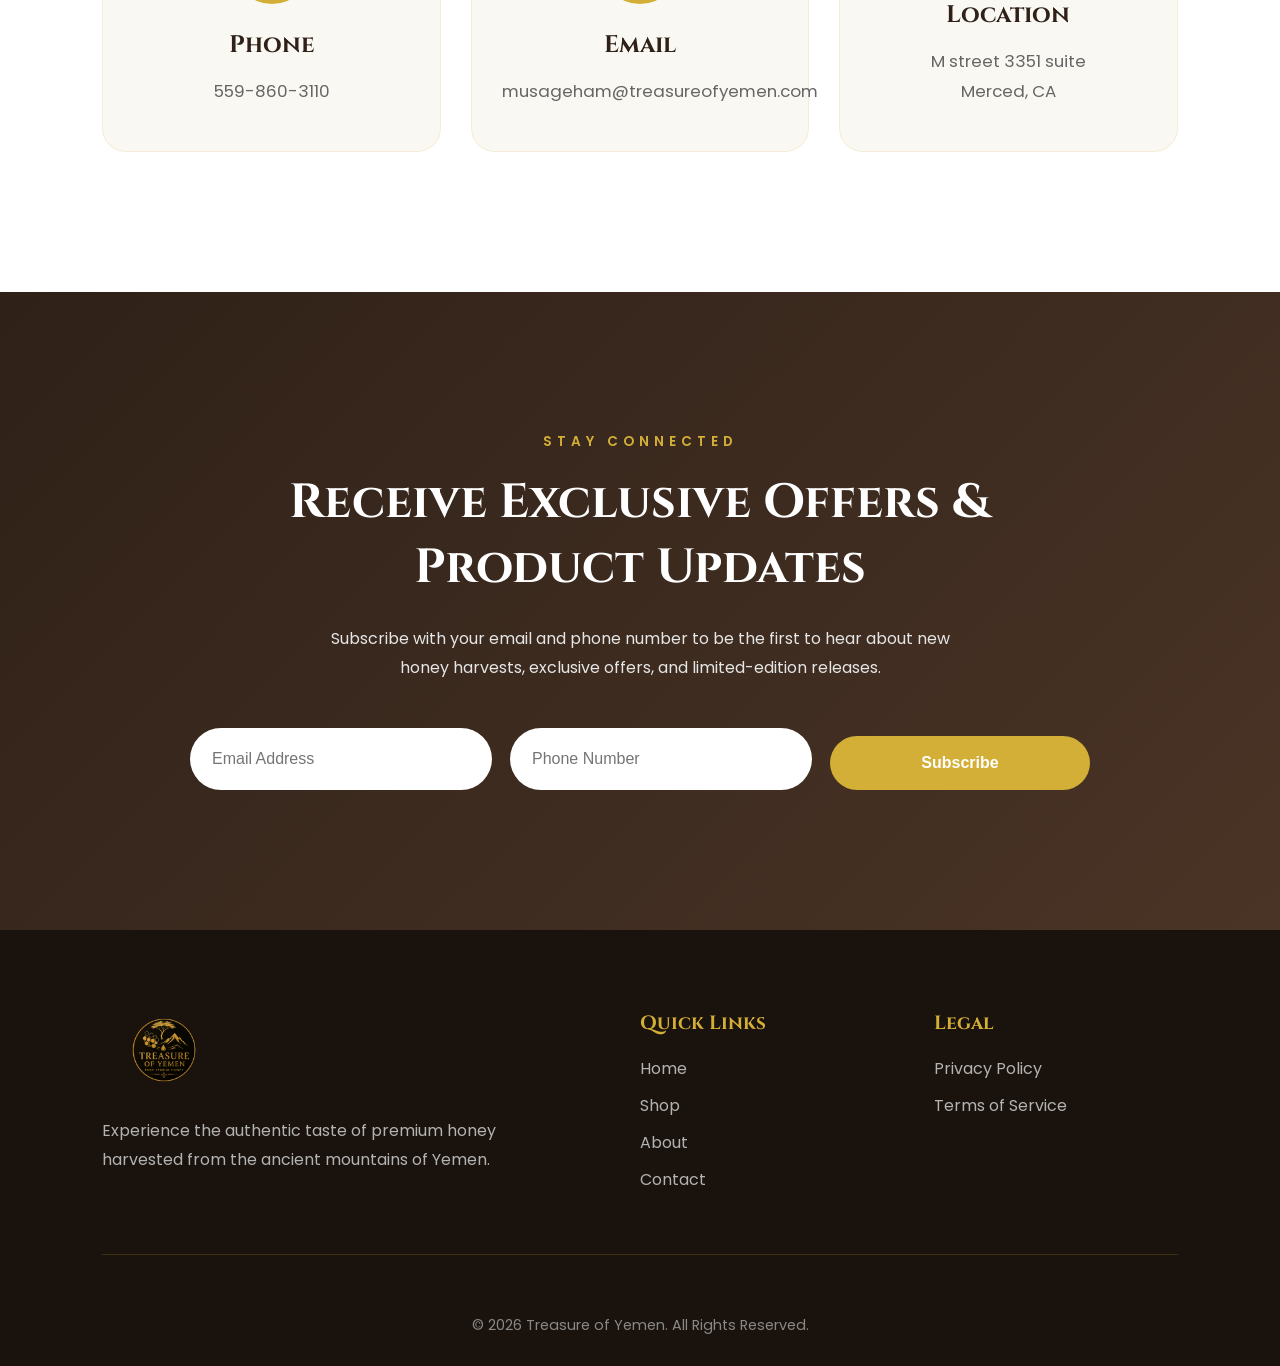
==== commit 08754a70: "Update index.html" ====
--- a/index.html
+++ b/index.html
@@ -358,7 +358,7 @@
         <!-- Middle Side: Header & Details -->
         <div class="sb-content">
             <h2>Special Offer!</h2>
-            <p>Ideal for trying our honey or enjoying it in smaller portions. Get our premium 8 oz jar of 100% pure Yemeni honey for only <strong>$35</strong> (originally <span style="text-decoration: line-through; opacity: 0.8;">$50</span>). Grab this exclusive deal before it's gone!</p>
+            <p>Ideal for trying our honey or enjoying it in smaller portions. Get our premium 8 oz jar of 100% pure Yemeni honey for only <strong>$45</strong> (originally <span style="text-decoration: line-through; opacity: 0.8;">$50</span>). Grab this exclusive deal before it's gone!</p>
         </div>
         
         <!-- Right Side: Action Buttons -->
